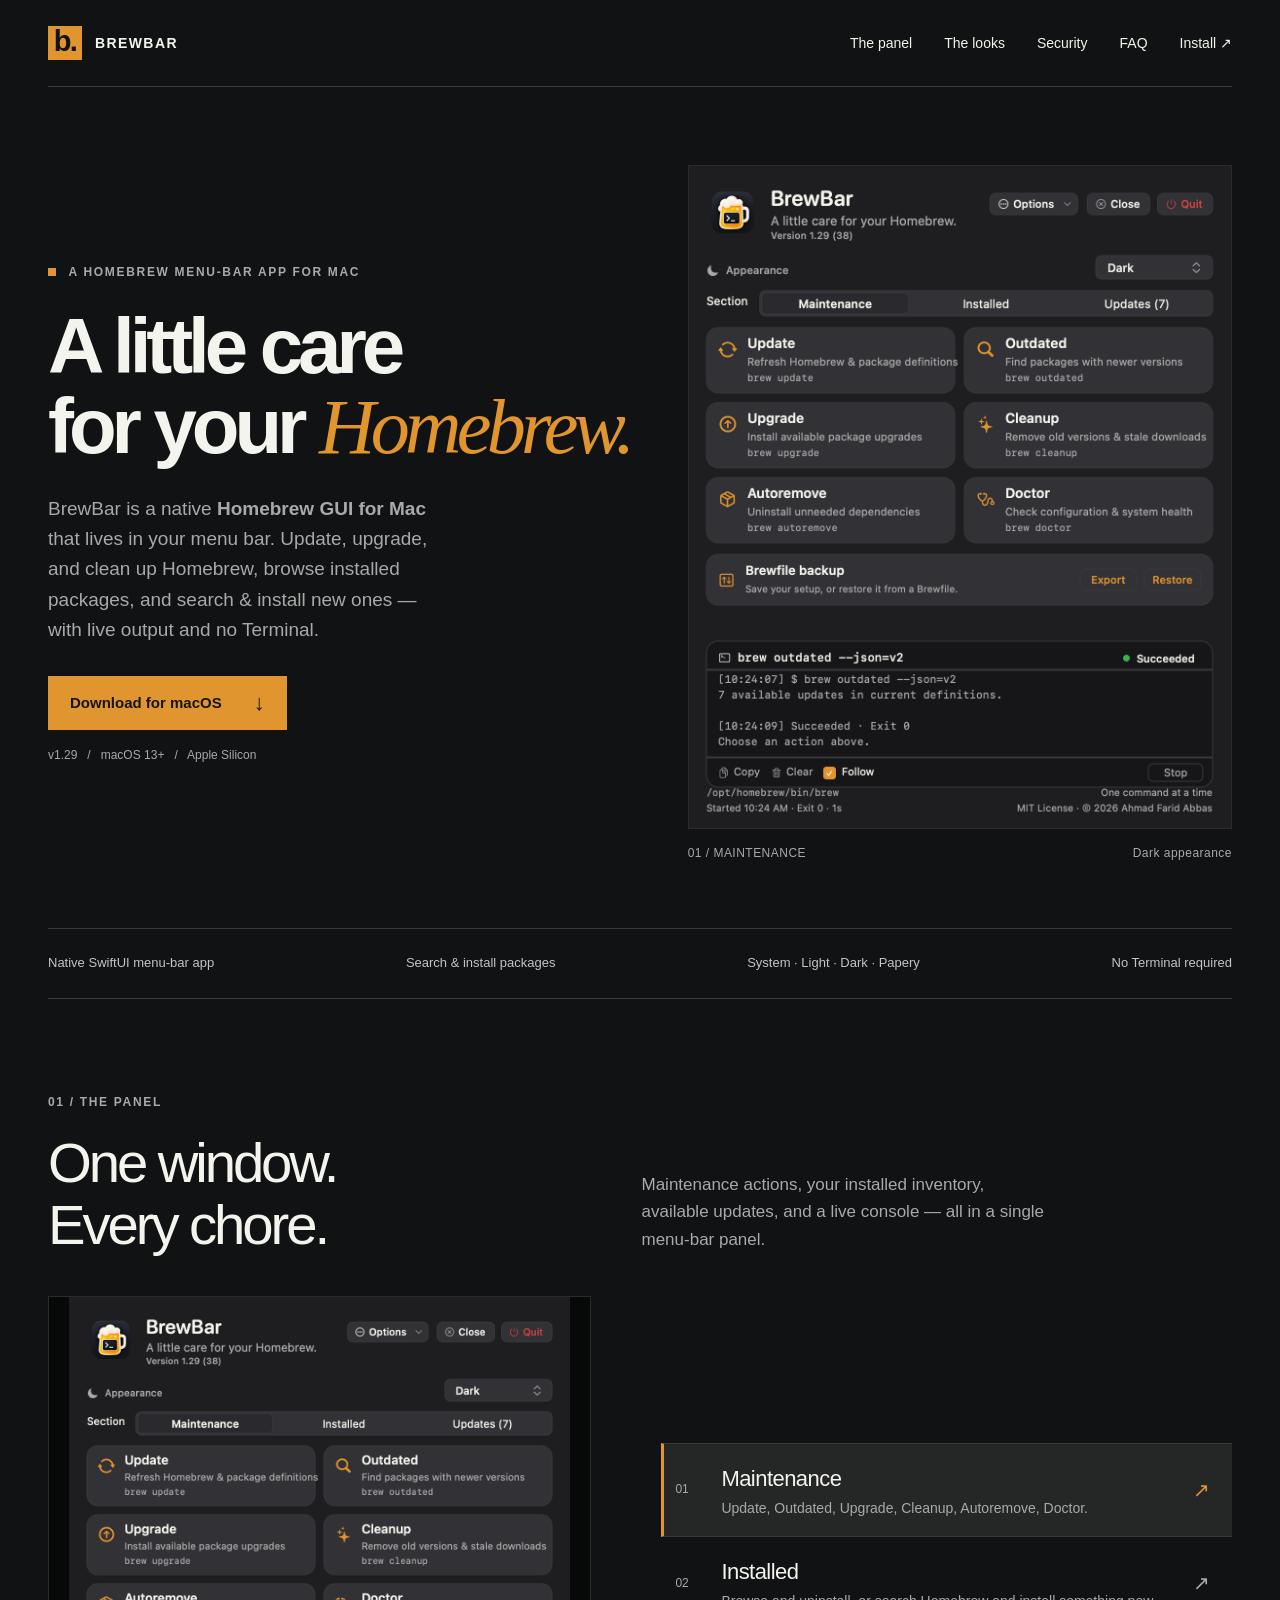
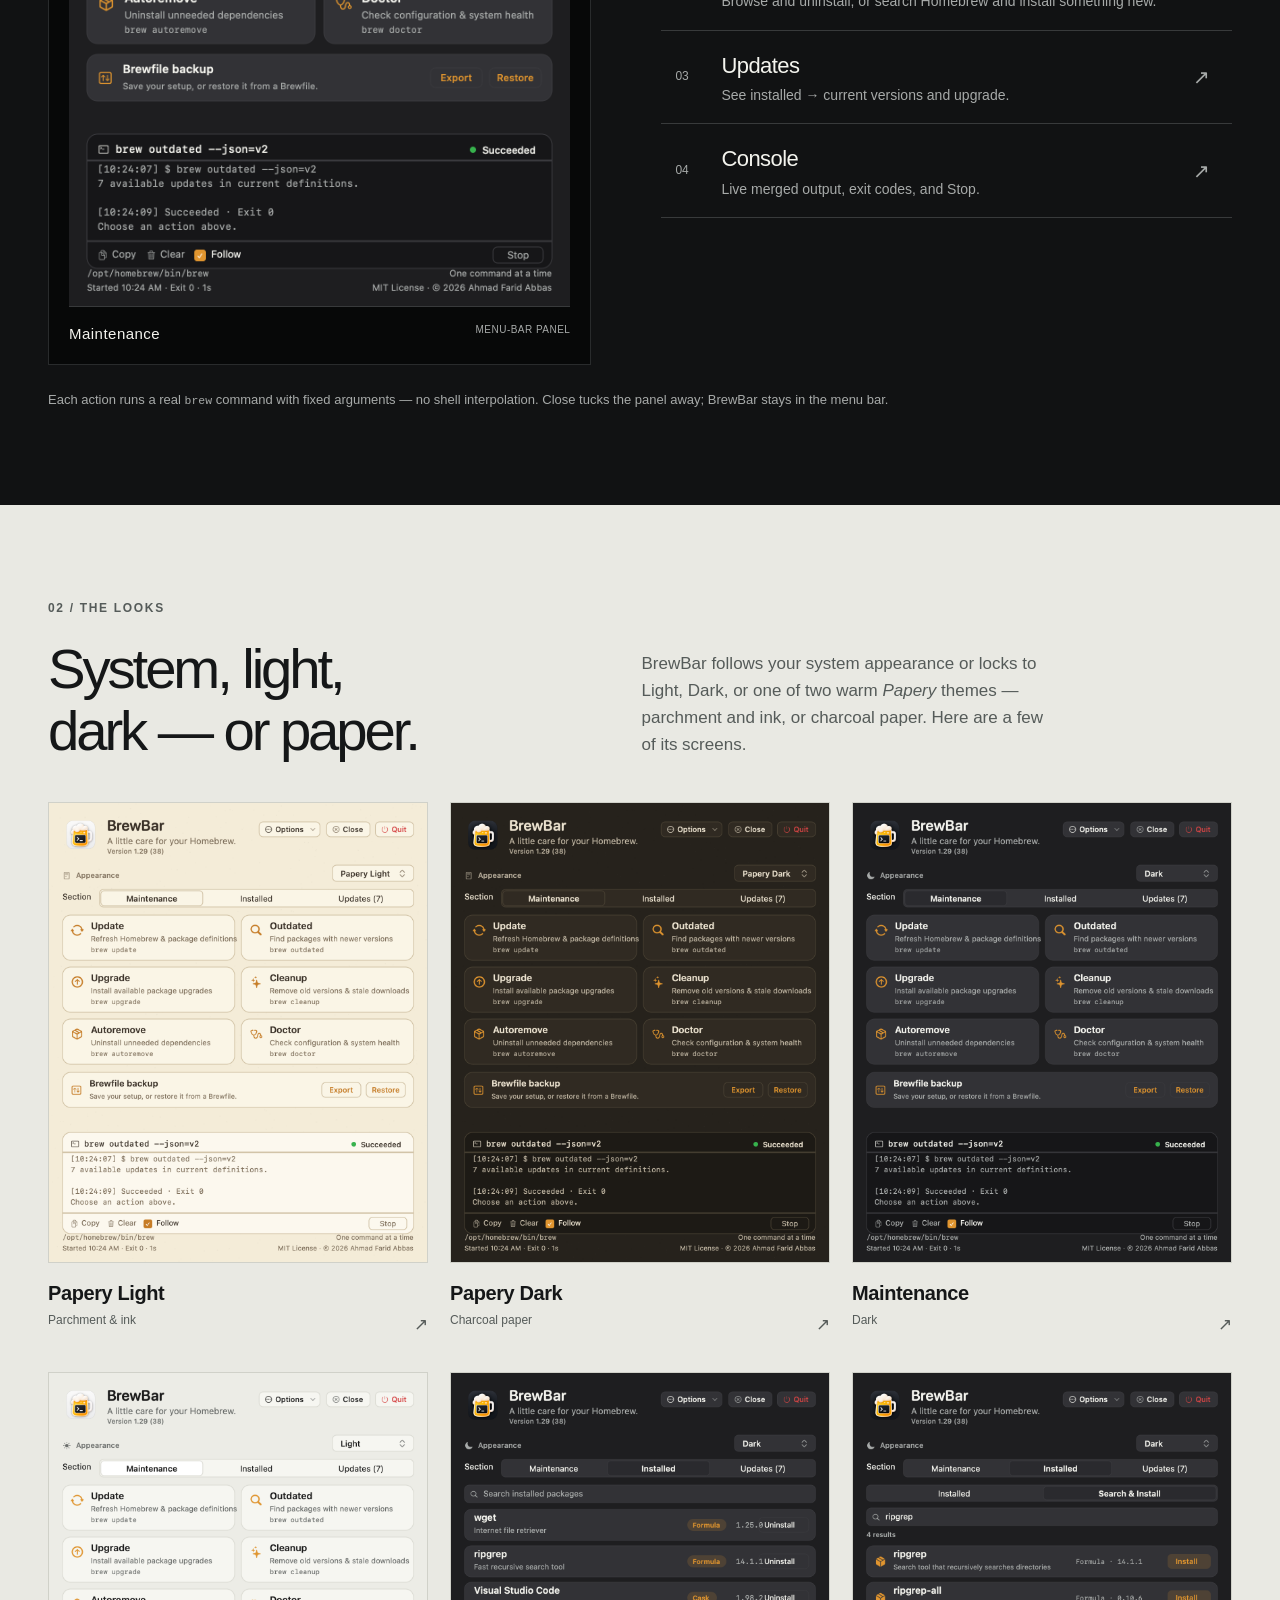
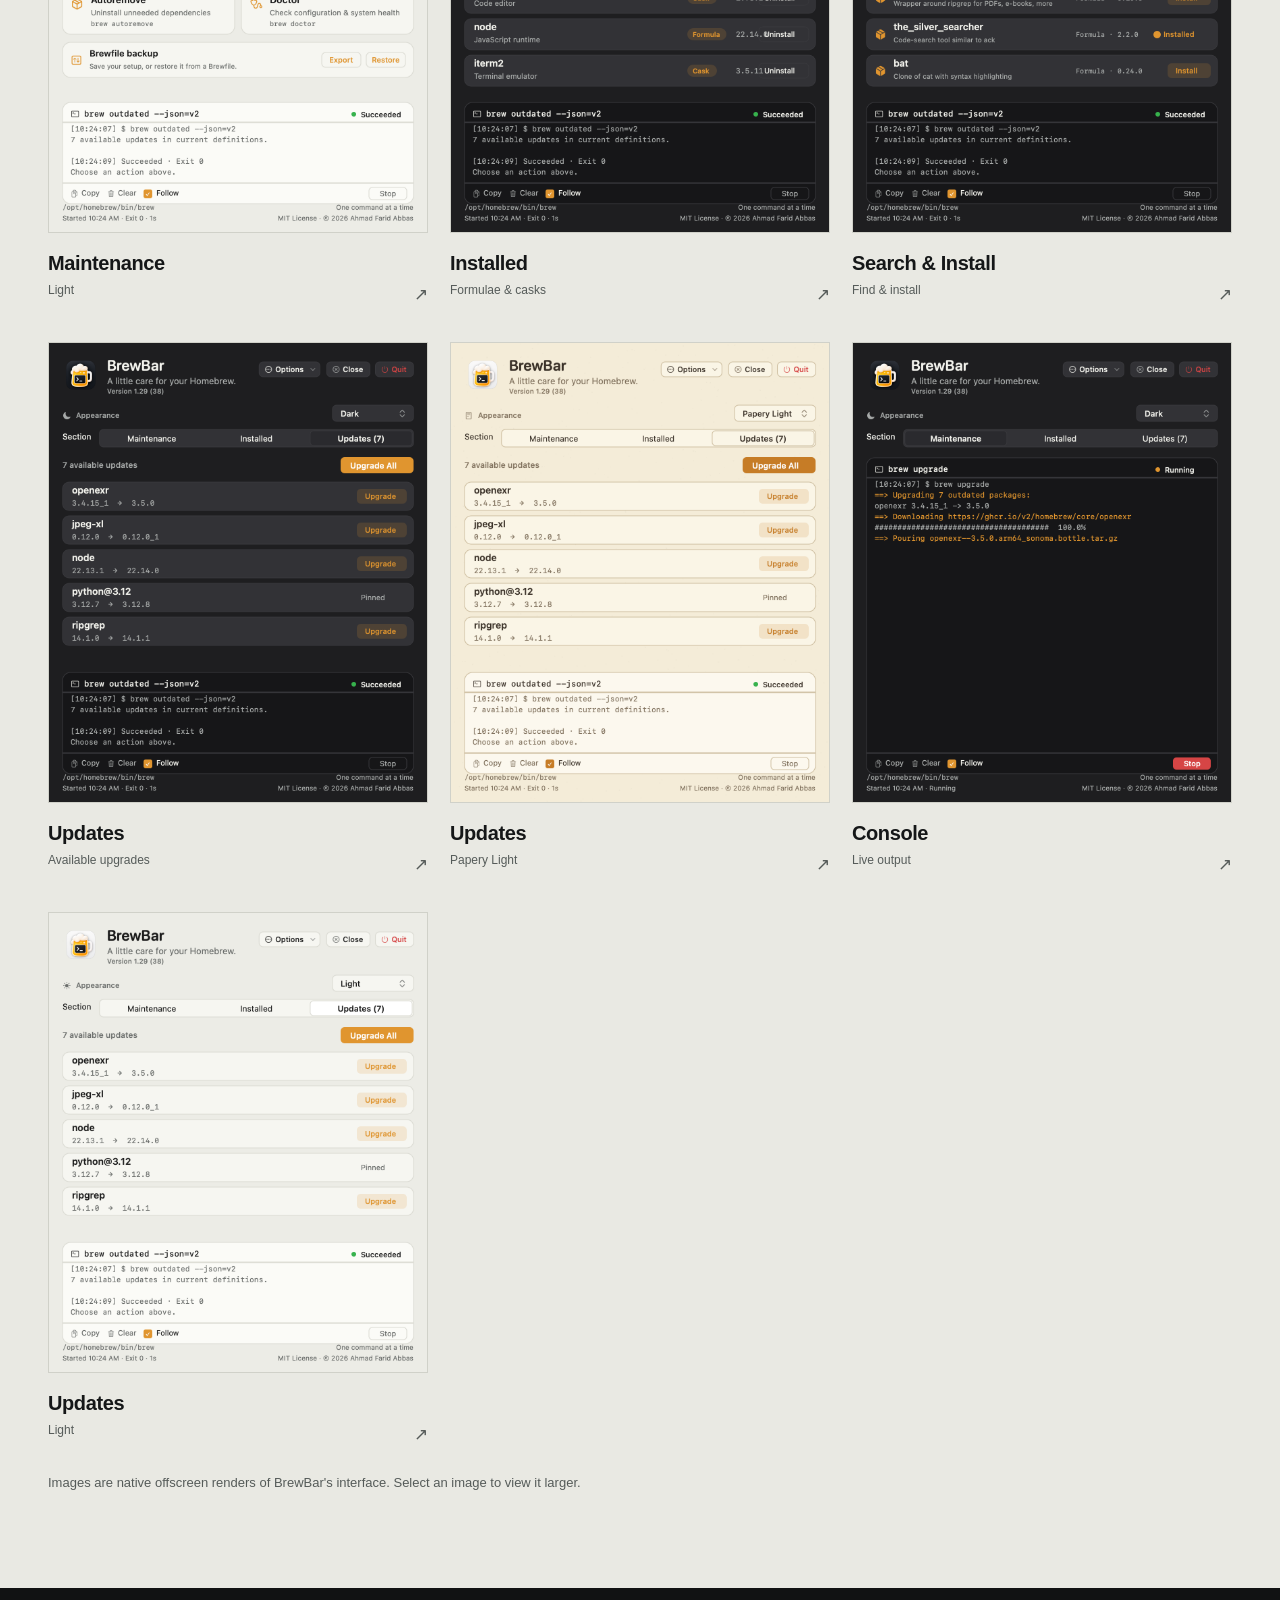
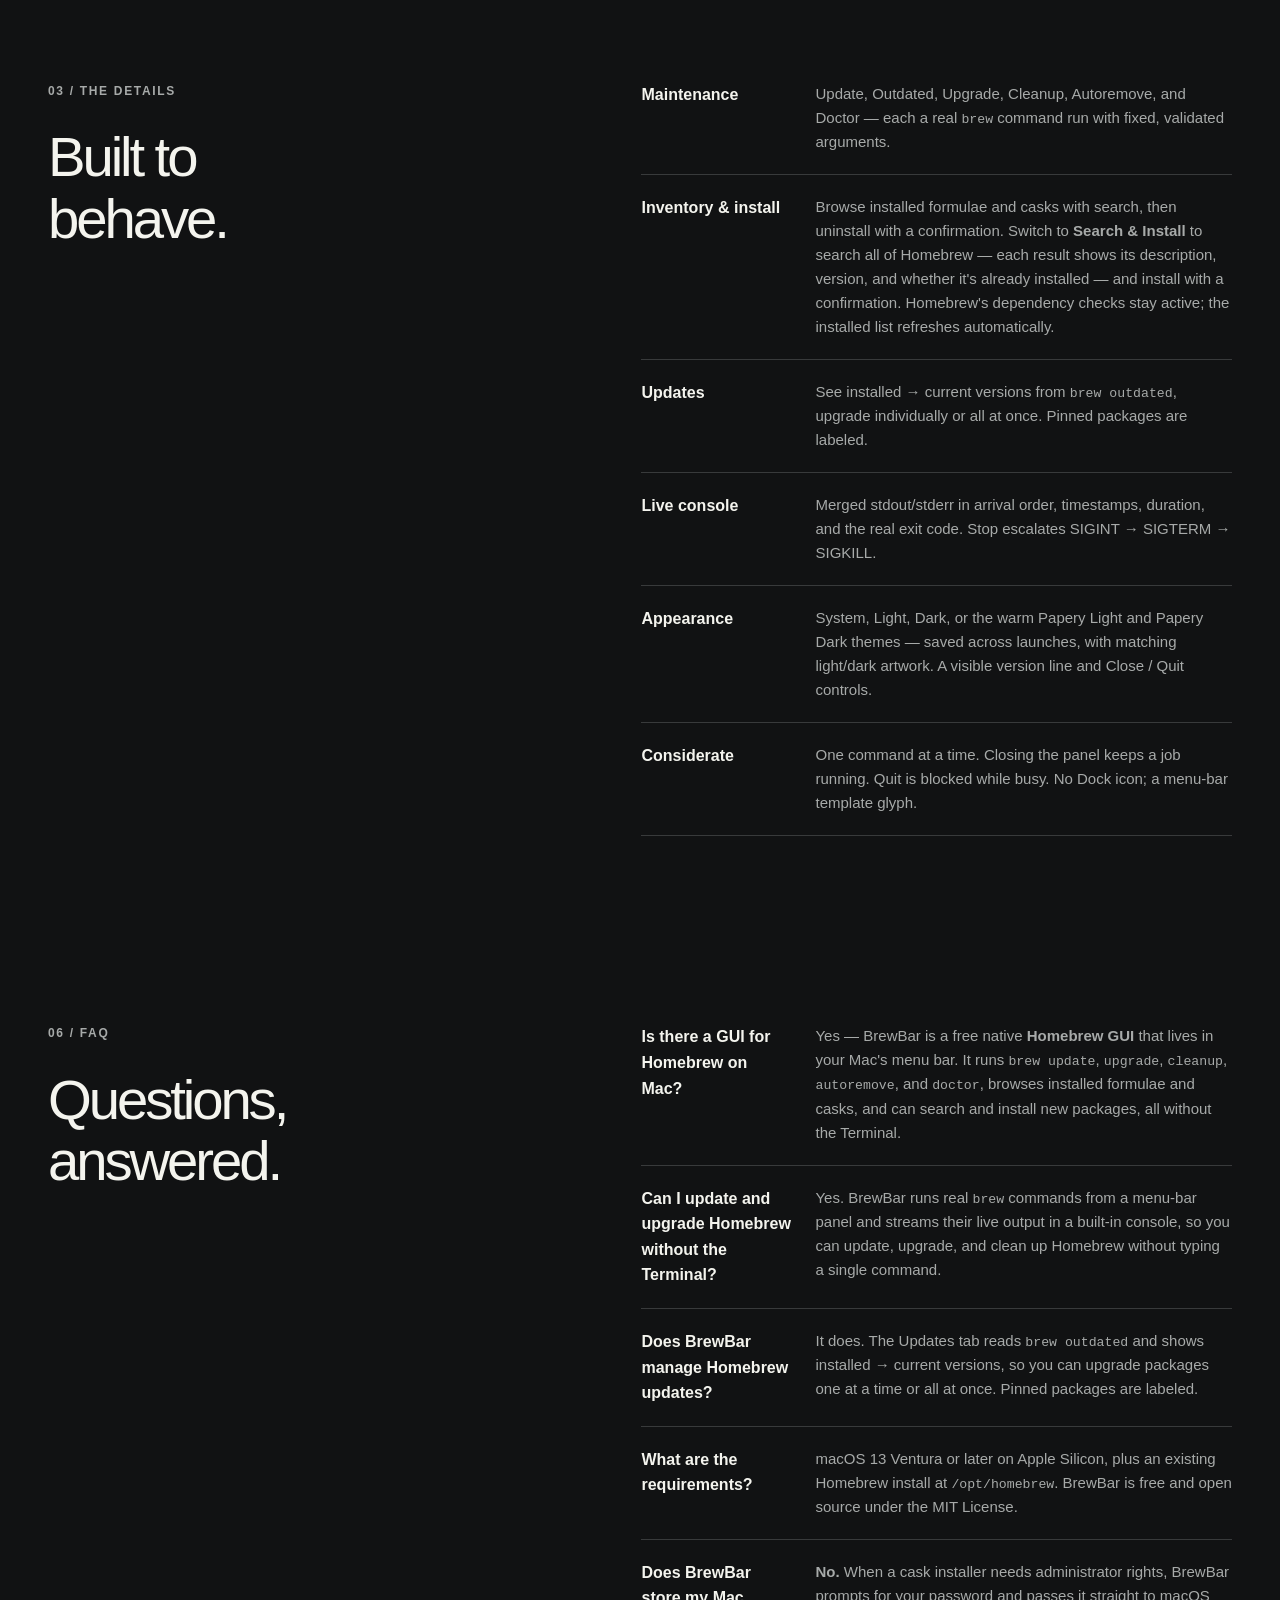
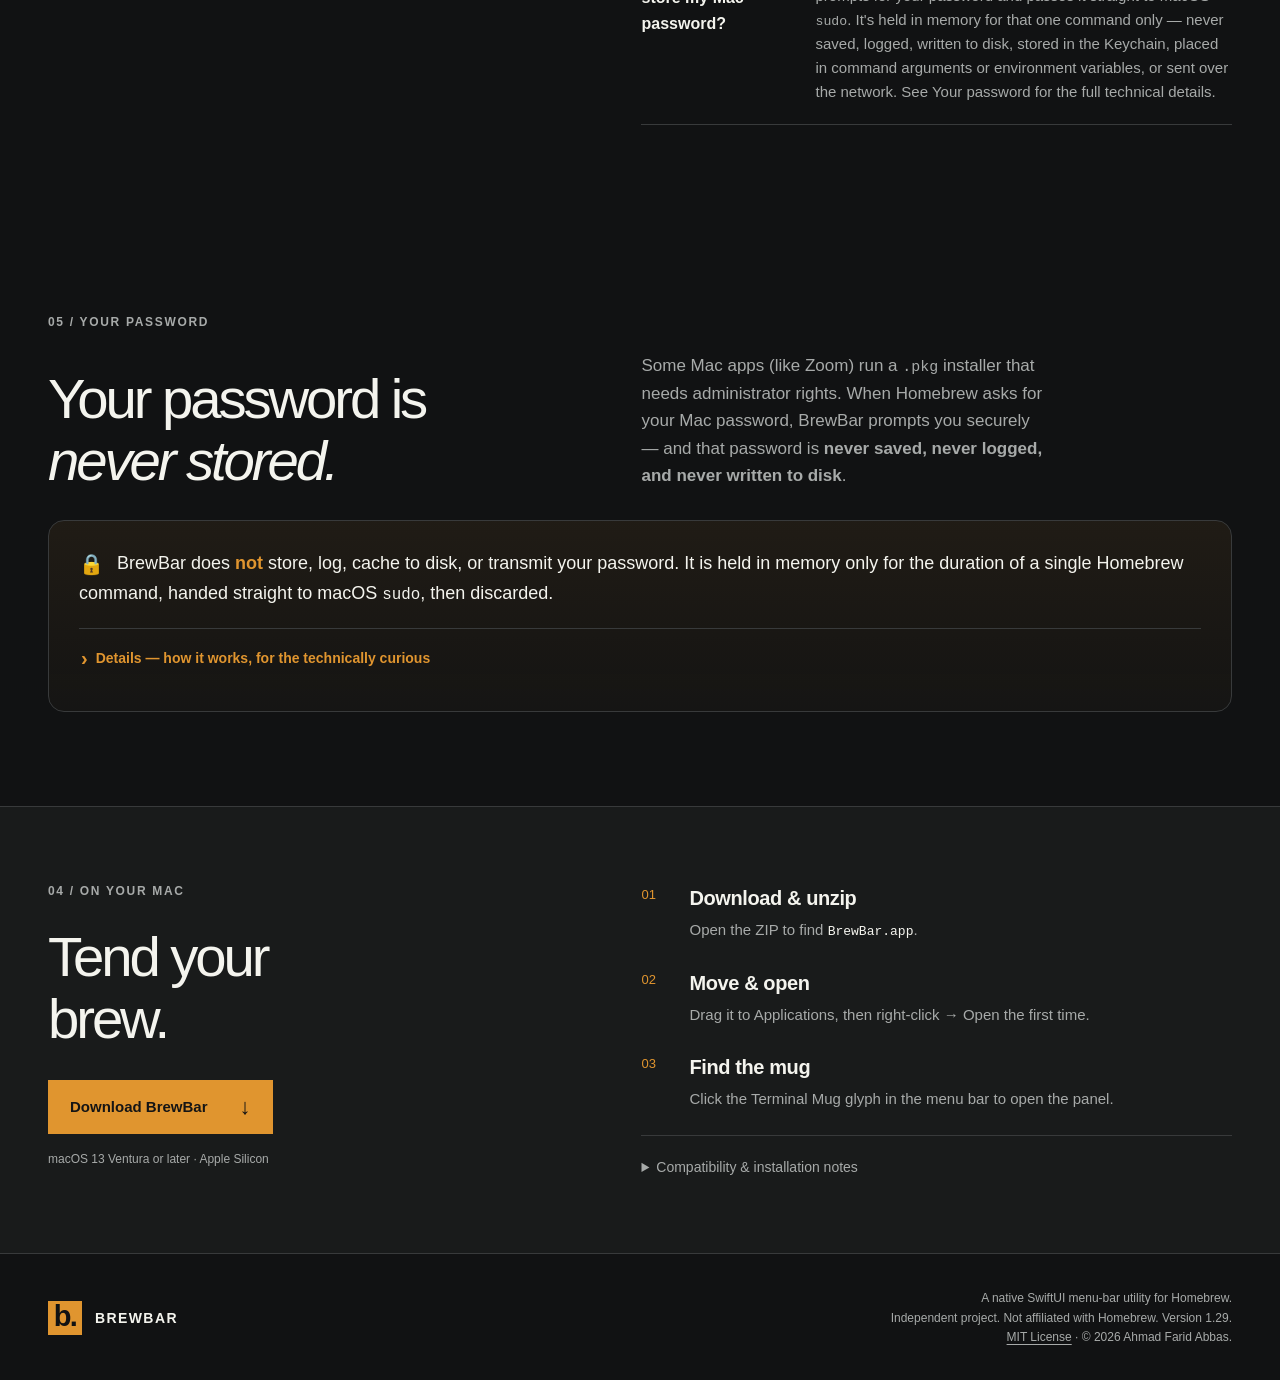
==== docs/index.html @ d45274b5 "BrewBar 1.29: secure admin-password prompt for pkg casks (never stored) Casks like zoom run a .pkg i" ====
<!doctype html>
<html lang="en">
<head>
  <meta charset="utf-8">
  <meta name="viewport" content="width=device-width, initial-scale=1">

  <!-- Google Analytics (GA4) -->
  <script async src="https://www.googletagmanager.com/gtag/js?id=G-ZCH2RGN8D1"></script>
  <script>
    window.dataLayer = window.dataLayer || [];
    function gtag(){dataLayer.push(arguments);}
    gtag('js', new Date());
    gtag('config', 'G-ZCH2RGN8D1');
  </script>
  <title>BrewBar — Homebrew GUI &amp; Menu-Bar Manager for Mac</title>
  <meta name="description" content="BrewBar is a free Homebrew GUI for Mac: a native SwiftUI menu-bar app to update, upgrade, and clean up Homebrew, browse installed packages, and search &amp; install new ones — with a live console and no Terminal.">
  <meta name="keywords" content="Homebrew GUI, Homebrew GUI Mac, Homebrew menu bar app, Homebrew manager, manage Homebrew updates, brew upgrade GUI, Homebrew without Terminal, brew cleanup app, macOS package manager GUI, Homebrew app">
  <meta name="author" content="Ahmad Farid Abbas">
  <meta name="robots" content="index, follow, max-image-preview:large">
  <meta name="google-site-verification" content="8rJFEDn6W0D3U7cciCwkIWqi8UVI8Bhf46JrbnhMLbw">
  <meta name="theme-color" content="#111213">
  <link rel="canonical" href="https://ahmadfaridabbas.github.io/brewbar/">

  <!-- Open Graph -->
  <meta property="og:type" content="website">
  <meta property="og:site_name" content="BrewBar">
  <meta property="og:title" content="BrewBar — Homebrew GUI &amp; Menu-Bar Manager for Mac">
  <meta property="og:description" content="A native SwiftUI menu-bar app to run Homebrew maintenance, browse installed packages, and manage updates on your Mac — no Terminal required.">
  <meta property="og:url" content="https://ahmadfaridabbas.github.io/brewbar/">
  <meta property="og:image" content="https://ahmadfaridabbas.github.io/brewbar/assets/og-image.png">
  <meta property="og:image:width" content="1200">
  <meta property="og:image:height" content="630">
  <meta property="og:image:alt" content="BrewBar, a Homebrew menu-bar app for Mac, shown in dark mode">
  <meta property="og:locale" content="en_US">

  <!-- Twitter Card -->
  <meta name="twitter:card" content="summary_large_image">
  <meta name="twitter:title" content="BrewBar — Homebrew GUI &amp; Menu-Bar Manager for Mac">
  <meta name="twitter:description" content="Update, upgrade, and clean up Homebrew from the menu bar. Browse installed packages and manage updates — no Terminal required.">
  <meta name="twitter:image" content="https://ahmadfaridabbas.github.io/brewbar/assets/og-image.png">

  <link rel="icon" type="image/png" sizes="32x32" href="assets/favicon-32.png">
  <link rel="icon" type="image/png" sizes="16x16" href="assets/favicon-16.png">
  <link rel="apple-touch-icon" sizes="180x180" href="assets/apple-touch-icon.png">
  <link rel="stylesheet" href="styles.css">
  <script src="script.js" defer></script>

  <script type="application/ld+json">
  {
    "@context": "https://schema.org",
    "@type": "SoftwareApplication",
    "name": "BrewBar",
    "operatingSystem": "macOS 13.0 or later",
    "applicationCategory": "DeveloperApplication",
    "applicationSubCategory": "Package Manager GUI",
    "description": "A native SwiftUI menu-bar app for Homebrew on macOS. Run maintenance, browse installed packages, search & install formulae and casks, and manage updates from the menu bar with a live command console — no Terminal required.",
    "url": "https://ahmadfaridabbas.github.io/brewbar/",
    "downloadUrl": "https://github.com/ahmadfaridabbas/brewbar/releases/latest",
    "softwareVersion": "1.29",
    "image": "https://ahmadfaridabbas.github.io/brewbar/assets/og-image.png",
    "screenshot": "https://ahmadfaridabbas.github.io/brewbar/assets/hero.png",
    "license": "https://github.com/ahmadfaridabbas/brewbar/blob/main/LICENSE",
    "processorRequirements": "Apple Silicon",
    "author": {
      "@type": "Person",
      "name": "Ahmad Farid Abbas"
    },
    "offers": {
      "@type": "Offer",
      "price": "0",
      "priceCurrency": "USD"
    }
  }
  </script>

  <script type="application/ld+json">
  {
    "@context": "https://schema.org",
    "@type": "FAQPage",
    "mainEntity": [
      {
        "@type": "Question",
        "name": "Is there a GUI for Homebrew on Mac?",
        "acceptedAnswer": {
          "@type": "Answer",
          "text": "Yes. BrewBar is a free native menu-bar GUI for Homebrew on macOS. It lets you run brew update, upgrade, cleanup, autoremove, and doctor, browse installed formulae and casks, search and install new packages, and manage updates — all without opening the Terminal."
        }
      },
      {
        "@type": "Question",
        "name": "Can I update and upgrade Homebrew without the Terminal?",
        "acceptedAnswer": {
          "@type": "Answer",
          "text": "Yes. BrewBar runs real brew commands from a menu-bar panel and streams their live output in a built-in console, so you can update, upgrade, and clean up Homebrew without typing commands in the Terminal."
        }
      },
      {
        "@type": "Question",
        "name": "What are the requirements for BrewBar?",
        "acceptedAnswer": {
          "@type": "Answer",
          "text": "BrewBar requires macOS 13 Ventura or later on Apple Silicon, and an existing Homebrew installation at /opt/homebrew."
        }
      },
      {
        "@type": "Question",
        "name": "Does BrewBar store my Mac password?",
        "acceptedAnswer": {
          "@type": "Answer",
          "text": "No. When a cask installer needs administrator rights, BrewBar prompts for your Mac password and passes it straight to macOS sudo. The password is held in memory only for that single command and is never saved, logged, written to disk, stored in the Keychain, placed in command arguments or environment variables, or sent over the network."
        }
      }
    ]
  }
  </script>
</head>
<body>
<a class="skip" href="#main">Skip to content</a>
<header class="nav wrap">
  <a class="brand" href="#" aria-label="BrewBar home"><span class="brand-mark" aria-hidden="true">b.</span> BREWBAR</a>
  <nav aria-label="Main navigation"><a href="#views">The panel</a><a href="#gallery">The looks</a><a href="#security">Security</a><a href="#faq">FAQ</a><a href="#install">Install <span aria-hidden="true">↗</span></a></nav>
</header>
<main id="main">
  <section class="hero wrap" aria-labelledby="hero-title">
    <div class="hero-copy"><p class="eyebrow"><span class="square" aria-hidden="true"></span> A HOMEBREW MENU-BAR APP FOR MAC</p><h1 id="hero-title">A little care<br>for your <em>Homebrew.</em></h1><p class="intro">BrewBar is a native <strong>Homebrew GUI for Mac</strong> that lives in your menu bar. Update, upgrade, and clean up Homebrew, browse installed packages, and search &amp; install new ones — with live output and no Terminal.</p><a class="button" href="downloads/BrewBar-1.29.zip" download data-track="download" data-location="hero">Download for macOS <span aria-hidden="true">↓</span></a><p class="requirements">v1.29 &nbsp; / &nbsp; macOS 13+ &nbsp; / &nbsp; Apple Silicon</p></div>
    <figure class="hero-figure"><img src="assets/hero.png" width="560" height="680" alt="BrewBar dashboard in dark mode showing the maintenance actions grid and command console"><figcaption><span>01 / MAINTENANCE</span><span>Dark appearance</span></figcaption></figure>
  </section>
  <div class="feature-strip wrap"><span>Native SwiftUI menu-bar app</span><span>Search &amp; install packages</span><span>System · Light · Dark · Papery</span><span>No Terminal required</span></div>

  <section id="views" class="section wrap" aria-labelledby="views-title">
    <div class="section-heading"><p class="eyebrow">01 / THE PANEL</p><h2 id="views-title">One window.<br>Every chore.</h2><p>Maintenance actions, your installed inventory, available updates, and a live console — all in a single menu-bar panel.</p></div>
    <div class="hands-layout">
      <figure class="style-preview"><img id="view-image" src="assets/view-maintenance.png" width="560" height="680" alt="BrewBar Maintenance tab with the two-column action grid"><figcaption><span id="view-name">Maintenance</span><span>MENU-BAR PANEL</span></figcaption></figure>
      <div class="style-list" aria-label="Preview a panel view">
        <button type="button" data-view="maintenance" aria-pressed="true"><span class="style-number">01</span><span><strong>Maintenance</strong><small>Update, Outdated, Upgrade, Cleanup, Autoremove, Doctor.</small></span><span class="style-symbol" aria-hidden="true">↗</span></button>
        <button type="button" data-view="installed" aria-pressed="false"><span class="style-number">02</span><span><strong>Installed</strong><small>Browse and uninstall, or search Homebrew and install something new.</small></span><span class="style-symbol" aria-hidden="true">↗</span></button>
        <button type="button" data-view="updates" aria-pressed="false"><span class="style-number">03</span><span><strong>Updates</strong><small>See installed → current versions and upgrade.</small></span><span class="style-symbol" aria-hidden="true">↗</span></button>
        <button type="button" data-view="console" aria-pressed="false"><span class="style-number">04</span><span><strong>Console</strong><small>Live merged output, exit codes, and Stop.</small></span><span class="style-symbol" aria-hidden="true">↗</span></button>
      </div>
    </div>
    <p class="section-note">Each action runs a real <code>brew</code> command with fixed arguments — no shell interpolation. Close tucks the panel away; BrewBar stays in the menu bar.</p>
    <noscript><p>View each screen: <a href="assets/view-maintenance.png">Maintenance</a>, <a href="assets/view-installed.png">Installed</a>, <a href="assets/view-updates.png">Updates</a>, <a href="assets/view-console.png">Console</a>.</p></noscript>
  </section>

  <section id="gallery" class="section gallery-section" aria-labelledby="gallery-title"><div class="wrap">
    <div class="section-heading"><p class="eyebrow">02 / THE LOOKS</p><h2 id="gallery-title">System, light,<br>dark — or paper.</h2><p>BrewBar follows your system appearance or locks to Light, Dark, or one of two warm <em>Papery</em> themes — parchment and ink, or charcoal paper. Here are a few of its screens.</p></div>
    <div class="gallery">
      <a class="shot" href="assets/papery-light.png" data-caption="Maintenance · Papery Light"><img loading="lazy" src="assets/papery-light.png" width="560" height="680" alt="BrewBar maintenance actions in the Papery Light theme, a warm parchment look with ink text"><span><strong>Papery Light</strong><small>Parchment &amp; ink <b aria-hidden="true">↗</b></small></span></a>
      <a class="shot" href="assets/papery-dark.png" data-caption="Maintenance · Papery Dark"><img loading="lazy" src="assets/papery-dark.png" width="560" height="680" alt="BrewBar maintenance actions in the Papery Dark theme, a warm charcoal-paper look with off-white text"><span><strong>Papery Dark</strong><small>Charcoal paper <b aria-hidden="true">↗</b></small></span></a>
      <a class="shot" href="assets/dark.png" data-caption="Maintenance · Dark appearance"><img loading="lazy" src="assets/dark.png" width="560" height="680" alt="BrewBar maintenance actions in dark mode"><span><strong>Maintenance</strong><small>Dark <b aria-hidden="true">↗</b></small></span></a>
      <a class="shot" href="assets/light.png" data-caption="Maintenance · Light appearance"><img loading="lazy" src="assets/light.png" width="560" height="680" alt="BrewBar maintenance actions in light mode"><span><strong>Maintenance</strong><small>Light <b aria-hidden="true">↗</b></small></span></a>
      <a class="shot" href="assets/installed.png" data-caption="Installed · Formulae and casks"><img loading="lazy" src="assets/installed.png" width="560" height="680" alt="BrewBar installed packages list with search and uninstall"><span><strong>Installed</strong><small>Formulae &amp; casks <b aria-hidden="true">↗</b></small></span></a>
      <a class="shot" href="assets/search.png" data-caption="Search &amp; Install · Find and install packages"><img loading="lazy" src="assets/search.png" width="560" height="680" alt="BrewBar Search and Install mode showing search results with Install buttons and an already-installed marker"><span><strong>Search &amp; Install</strong><small>Find &amp; install <b aria-hidden="true">↗</b></small></span></a>
      <a class="shot" href="assets/updates.png" data-caption="Updates · Available upgrades"><img loading="lazy" src="assets/updates.png" width="560" height="680" alt="BrewBar updates list with per-package upgrade buttons"><span><strong>Updates</strong><small>Available upgrades <b aria-hidden="true">↗</b></small></span></a>
      <a class="shot" href="assets/papery-updates.png" data-caption="Updates · Papery Light"><img loading="lazy" src="assets/papery-updates.png" width="560" height="680" alt="BrewBar updates list in the Papery Light theme"><span><strong>Updates</strong><small>Papery Light <b aria-hidden="true">↗</b></small></span></a>
      <a class="shot" href="assets/console.png" data-caption="Console · Live command output"><img loading="lazy" src="assets/console.png" width="560" height="680" alt="BrewBar console streaming live output from a running command"><span><strong>Console</strong><small>Live output <b aria-hidden="true">↗</b></small></span></a>
      <a class="shot" href="assets/updates-light.png" data-caption="Updates · Light appearance"><img loading="lazy" src="assets/updates-light.png" width="560" height="680" alt="BrewBar updates list in light mode"><span><strong>Updates</strong><small>Light <b aria-hidden="true">↗</b></small></span></a>
    </div>
    <p class="section-note">Images are native offscreen renders of BrewBar's interface. Select an image to view it larger.</p>
  </div></section>

  <section class="section wrap details" aria-labelledby="details-title"><div><p class="eyebrow">03 / THE DETAILS</p><h2 id="details-title">Built to<br>behave.</h2></div><dl><div><dt>Maintenance</dt><dd>Update, Outdated, Upgrade, Cleanup, Autoremove, and Doctor — each a real <code>brew</code> command run with fixed, validated arguments.</dd></div><div><dt>Inventory &amp; install</dt><dd>Browse installed formulae and casks with search, then uninstall with a confirmation. Switch to <strong>Search &amp; Install</strong> to search all of Homebrew — each result shows its description, version, and whether it's already installed — and install with a confirmation. Homebrew's dependency checks stay active; the installed list refreshes automatically.</dd></div><div><dt>Updates</dt><dd>See installed → current versions from <code>brew outdated</code>, upgrade individually or all at once. Pinned packages are labeled.</dd></div><div><dt>Live console</dt><dd>Merged stdout/stderr in arrival order, timestamps, duration, and the real exit code. Stop escalates SIGINT → SIGTERM → SIGKILL.</dd></div><div><dt>Appearance</dt><dd>System, Light, Dark, or the warm Papery Light and Papery Dark themes — saved across launches, with matching light/dark artwork. A visible version line and Close / Quit controls.</dd></div><div><dt>Considerate</dt><dd>One command at a time. Closing the panel keeps a job running. Quit is blocked while busy. No Dock icon; a menu-bar template glyph.</dd></div></dl></section>

  <section id="faq" class="section wrap details" aria-labelledby="faq-title"><div><p class="eyebrow">06 / FAQ</p><h2 id="faq-title">Questions,<br>answered.</h2></div><dl><div><dt>Is there a GUI for Homebrew on Mac?</dt><dd>Yes — BrewBar is a free native <strong>Homebrew GUI</strong> that lives in your Mac's menu bar. It runs <code>brew update</code>, <code>upgrade</code>, <code>cleanup</code>, <code>autoremove</code>, and <code>doctor</code>, browses installed formulae and casks, and can search and install new packages, all without the Terminal.</dd></div><div><dt>Can I update and upgrade Homebrew without the Terminal?</dt><dd>Yes. BrewBar runs real <code>brew</code> commands from a menu-bar panel and streams their live output in a built-in console, so you can update, upgrade, and clean up Homebrew without typing a single command.</dd></div><div><dt>Does BrewBar manage Homebrew updates?</dt><dd>It does. The Updates tab reads <code>brew outdated</code> and shows installed → current versions, so you can upgrade packages one at a time or all at once. Pinned packages are labeled.</dd></div><div><dt>What are the requirements?</dt><dd>macOS 13 Ventura or later on Apple Silicon, plus an existing Homebrew install at <code>/opt/homebrew</code>. BrewBar is free and open source under the MIT License.</dd></div><div><dt>Does BrewBar store my Mac password?</dt><dd><strong>No.</strong> When a cask installer needs administrator rights, BrewBar prompts for your password and passes it straight to macOS <code>sudo</code>. It's held in memory for that one command only — never saved, logged, written to disk, stored in the Keychain, placed in command arguments or environment variables, or sent over the network. See <a href="#security">Your password</a> for the full technical details.</dd></div></dl></section>

  <section id="security" class="section wrap" aria-labelledby="security-title">
    <div class="section-heading"><p class="eyebrow">05 / YOUR PASSWORD</p><h2 id="security-title">Your password is<br><em>never stored.</em></h2><p>Some Mac apps (like Zoom) run a <code>.pkg</code> installer that needs administrator rights. When Homebrew asks for your Mac password, BrewBar prompts you securely — and that password is <strong>never saved, never logged, and never written to disk</strong>.</p></div>
    <div class="security-card">
      <p class="security-headline"><span class="security-badge" aria-hidden="true">🔒</span> BrewBar does <strong>not</strong> store, log, cache to disk, or transmit your password. It is held in memory only for the duration of a single Homebrew command, handed straight to macOS <code>sudo</code>, then discarded.</p>
      <details class="security-details">
        <summary>Details — how it works, for the technically curious</summary>
        <div class="security-body">
          <p>In two lines: the password lives only in RAM for one Homebrew command — typed into a masked <code>SecureField</code> → <code>BrewModel.passwordDraft</code>, handed to <code>AskpassBroker</code>, then written to a private <code>0600</code> FIFO (named pipe) that the <code>SUDO_ASKPASS</code> helper streams to <code>sudo</code>'s standard input. It is never placed in a command's arguments, in an environment variable, on disk, in the macOS Keychain, or in the console log.</p>
          <h3>The full path your password takes</h3>
          <ul>
            <li><strong>While you type it:</strong> an in-memory string bound to a masked <code>SecureField</code>. Nothing is written anywhere yet.</li>
            <li><strong>On Submit:</strong> it is handed to a one-shot broker and the on-screen draft is cleared immediately.</li>
            <li><strong>Reaching sudo:</strong> the broker writes it to a FIFO — an in-kernel pipe buffer, not a file on disk — inside a private per-command temp directory (mode <code>0700</code>, the pipe <code>0600</code>, owned only by you). A tiny helper script (the standard macOS <code>SUDO_ASKPASS</code> mechanism) reads from that pipe and passes the password to <code>sudo</code>. For a multi-step action (e.g. uninstalling an app that removes several services), you type it <strong>once</strong> and the rest are answered from memory.</li>
            <li><strong>When it's destroyed:</strong> the draft is cleared on submit/cancel and whenever the prompt closes; the broker's in-memory copy and the temp pipe are deleted the instant the command finishes, is stopped, or the console is cleared. Nothing survives the command — let alone an app restart.</li>
          </ul>
          <h3>Where it is <em>not</em></h3>
          <ul>
            <li>Never in a command's arguments (<code>argv</code>) — <code>brew</code> and <code>sudo</code> are launched with fixed argument lists.</li>
            <li>Never in an environment variable — <code>SUDO_ASKPASS</code> holds the <em>helper's path</em>, not your password.</li>
            <li>Never in a regular file, the macOS Keychain, <code>UserDefaults</code>, or any preference.</li>
            <li>Never written to the console output, and never sent over the network.</li>
          </ul>
          <h3>Honest caveats</h3>
          <p>Swift strings aren't guaranteed to be zeroed by the runtime, so a transient copy may briefly remain in freed memory until reused — the same practical limit every GUI <code>sudo</code> front-end has. BrewBar best-effort zeroes its own byte buffer after use and holds the value only for one command. BrewBar is <a href="https://github.com/ahmadfaridabbas/brewbar">open source</a> — the entire mechanism is in <code>AskpassBroker.swift</code>, so you can read exactly what it does.</p>
        </div>
      </details>
    </div>
  </section>
  <section id="install" class="install-section"><div class="wrap install-layout"><div><p class="eyebrow">04 / ON YOUR MAC</p><h2>Tend your<br>brew.</h2><a class="button" href="downloads/BrewBar-1.29.zip" download data-track="download" data-location="install">Download BrewBar <span aria-hidden="true">↓</span></a><p class="requirements">macOS 13 Ventura or later · Apple Silicon</p></div><div><ol class="steps"><li><strong>Download &amp; unzip</strong><p>Open the ZIP to find <code>BrewBar.app</code>.</p></li><li><strong>Move &amp; open</strong><p>Drag it to Applications, then right-click → Open the first time.</p></li><li><strong>Find the mug</strong><p>Click the Terminal Mug glyph in the menu bar to open the panel.</p></li></ol><details><summary>Compatibility &amp; installation notes</summary><p>This build is ad-hoc signed and is not Apple-notarized. macOS may ask you to approve it in Privacy &amp; Security, or you can build locally from <code>src/</code> with <code>./build.sh</code>.</p><p>BrewBar needs an existing Homebrew install at <code>/opt/homebrew</code>. It reads your login environment to locate <code>brew</code> and shows the resolved path in the footer.</p><p>Optimized arm64 build and runner tests passed. Interactive UI and VoiceOver checks are recommended manually; the panel is a streaming console, not a full terminal.</p></details></div></div></section>
</main>
<footer class="wrap"><a class="brand" href="#"><span class="brand-mark" aria-hidden="true">b.</span> BREWBAR</a><p>A native SwiftUI menu-bar utility for Homebrew.<br>Independent project. Not affiliated with Homebrew. Version 1.29.<br><a href="https://github.com/ahmadfaridabbas/brewbar/blob/main/LICENSE">MIT License</a> · © 2026 Ahmad Farid Abbas.</p></footer>
<dialog id="image-dialog" aria-labelledby="image-caption"><button id="close-dialog" type="button" aria-label="Close enlarged image">Close <span aria-hidden="true">×</span></button><img id="large-image" alt=""><p id="image-caption"></p></dialog>
</body>
</html>
---- docs/styles.css ----
:root{color-scheme:dark;--bg:#111213;--panel:#18191a;--ink:#f4f4ee;--muted:#a7aaa9;--line:#383a3b;--accent:#e0952f;font-family:-apple-system,BlinkMacSystemFont,"Helvetica Neue",Arial,sans-serif;font-synthesis:none;scroll-behavior:smooth;scroll-padding-top:24px}*{box-sizing:border-box}body{margin:0;background:var(--bg);color:var(--ink);font-size:16px;line-height:1.6}a{color:inherit;text-decoration:none}button{font:inherit}button,a,summary{-webkit-tap-highlight-color:transparent}a:focus-visible,button:focus-visible,summary:focus-visible{outline:3px solid var(--accent);outline-offset:6px}a:hover{text-decoration:underline;text-underline-offset:5px}img{display:block;max-width:100%;height:auto}figure,h1,h2,p{margin:0}code{font-family:ui-monospace,SFMono-Regular,Menlo,monospace;font-size:.88em}.wrap{width:min(1320px,calc(100% - 96px));margin-inline:auto}.nav{display:flex;justify-content:space-between;align-items:center;gap:24px;padding-block:26px;border-bottom:1px solid var(--line)}.brand{display:inline-flex;align-items:center;gap:13px;font-size:14px;letter-spacing:.1em;font-weight:750}.brand-mark{display:inline-grid;place-items:center;background:var(--accent);color:var(--bg);width:34px;height:34px;font-size:29px;line-height:1;letter-spacing:-.06em;padding-bottom:4px}.nav nav{display:flex;gap:32px;font-size:14px}.hero{display:grid;grid-template-columns:1fr .92fr;gap:48px;align-items:center;padding-block:78px 65px}.eyebrow{font-size:12px;letter-spacing:.14em;font-weight:650;margin-bottom:25px;color:var(--muted)}.square{display:inline-block;width:8px;height:8px;background:var(--accent);margin-right:8px}h1{font-size:clamp(54px,6.1vw,90px);font-weight:550;letter-spacing:-.065em;line-height:1.02}h1 em{font-family:Georgia,serif;font-weight:400;color:var(--accent);letter-spacing:-.06em}.intro{font-size:19px;max-width:400px;color:var(--muted);line-height:1.6;margin-block:27px 30px}.button{display:inline-flex;align-items:center;justify-content:space-between;gap:32px;padding:15px 22px;background:var(--accent);color:#151515;font-size:15px;font-weight:750;transition:background .2s}.button:hover{background:#eaa94d;text-decoration:none}.button span{font-size:22px;line-height:1}.requirements{font-size:12px;color:var(--muted);margin-top:16px}.hero-figure{align-self:stretch;display:flex;flex-direction:column;justify-content:center}.hero-figure img{aspect-ratio:.82;object-fit:cover;object-position:top;border:1px solid #292b2c;background:#1e1e20}.hero-figure figcaption,.style-preview figcaption{display:flex;justify-content:space-between;gap:16px;font-size:12px;letter-spacing:.04em;color:var(--muted);padding-top:15px}.feature-strip{display:flex;flex-wrap:wrap;justify-content:space-between;gap:14px 28px;padding-block:24px;border-block:1px solid var(--line);font-size:13px;color:#c2c5c3}.section{padding-block:94px}.section-heading{display:grid;grid-template-columns:1fr 1.15fr;gap:0 80px;align-items:end;margin-bottom:40px}.section-heading .eyebrow{grid-column:1/-1;margin-bottom:20px}h2{font-size:clamp(38px,4.4vw,60px);font-weight:500;letter-spacing:-.055em;line-height:1.1}.section-heading>p:last-child{max-width:410px;color:var(--muted);font-size:17px;padding-bottom:3px}.hands-layout{display:grid;grid-template-columns:1fr 1.05fr;gap:70px;align-items:center}.style-preview{background:#070808;padding:0 20px 18px;border:1px solid #292b2c}.style-preview img{width:100%;background:#1e1e20}.style-preview figcaption{border-top:1px solid var(--line)}.style-preview figcaption span:first-child{color:var(--ink);font-size:15px}.style-preview figcaption span:last-child{font-size:10px}.style-list button{width:100%;display:grid;grid-template-columns:34px 1fr 25px;gap:12px;text-align:left;background:none;border:0;border-bottom:1px solid var(--line);padding:17px 14px;color:var(--ink);cursor:pointer;align-items:center}.style-list button:first-child{border-top:1px solid var(--line)}.style-list button:hover{background:#242525}.style-list button[aria-pressed=true]{background:#252727;border-left:3px solid var(--accent);padding-left:11px}.style-number{font-size:12px;color:var(--muted)}.style-list strong{font-size:22px;font-weight:500;letter-spacing:-.025em}.style-list small{display:block;font-size:14px;color:var(--muted);margin-top:1px}.style-symbol{font-size:20px;color:var(--muted)}[aria-pressed=true] .style-symbol{color:var(--accent)}.section-note{font-size:13px;color:var(--muted);margin-top:25px}.gallery-section{background:#e9e9e3;color:#151718;--muted:#555b59}.gallery{display:grid;grid-template-columns:repeat(3,1fr);gap:34px 22px}.shot{display:block}.shot img{width:100%;border:1px solid #d0d1c9;background:#fff;transition:filter .2s}.shot:hover{text-decoration:none}.shot:hover img{filter:brightness(1.04)}.shot>span{display:block;margin-top:14px}.shot strong{font-size:20px;font-weight:550;letter-spacing:-.02em}.shot small{display:block;color:#555b59;font-size:12px;margin-top:2px}.shot b{float:right;font-size:17px;font-weight:400}.details{display:grid;grid-template-columns:1fr 1.15fr;gap:80px}.details dl{margin:0}.details dl>div{padding:20px 0;border-bottom:1px solid var(--line);display:grid;grid-template-columns:150px 1fr;gap:24px}.details dl>div:first-child{padding-top:0}.details dt{font-size:16px;font-weight:600}.details dd{margin:0;color:var(--muted);font-size:15px}.install-section{border-block:1px solid var(--line);background:#191b1b;padding-block:75px}.install-layout{display:grid;grid-template-columns:1fr 1.15fr;gap:80px}.install-layout h2{margin-bottom:30px}.steps{list-style:none;counter-reset:steps;padding:0;margin:0}.steps li{counter-increment:steps;padding:0 0 24px 48px;position:relative}.steps li:before{content:"0" counter(steps);position:absolute;left:0;top:3px;color:var(--accent);font-size:13px}.steps strong{font-size:20px;font-weight:550;letter-spacing:-.02em}.steps p{color:var(--muted);font-size:15px;margin-top:4px}.steps code{font-size:13px;color:var(--ink)}details{border-top:1px solid var(--line);padding-top:20px;font-size:14px}summary{cursor:pointer;color:var(--muted)}details p{margin-top:12px;color:var(--muted)}footer{display:flex;justify-content:space-between;gap:30px;align-items:center;padding-block:35px}footer p{font-size:12px;color:var(--muted);text-align:right}footer p a{text-decoration:underline;text-underline-offset:3px}dialog{max-width:min(720px,94vw);max-height:95dvh;border:1px solid var(--line);background:var(--bg);color:var(--ink);padding:16px}dialog::backdrop{background:#000d}dialog img{max-height:78dvh;width:auto;margin:auto;background:#1e1e20}dialog p{padding-top:12px;font-size:15px}dialog button{display:block;margin-left:auto;margin-bottom:12px;background:transparent;border:1px solid var(--line);color:var(--ink);padding:7px 15px;cursor:pointer}.skip{position:fixed;top:-100px;left:20px;z-index:5;background:var(--accent);color:#111;padding:10px}.skip:focus{top:10px}

#security .section-heading{margin-bottom:28px}
.security-card{border:1px solid var(--line);border-radius:16px;background:linear-gradient(180deg,rgba(224,149,47,.07),rgba(224,149,47,.02));padding:28px 30px}
.security-headline{margin:0;font-size:18px;line-height:1.55;color:var(--ink)}
.security-headline strong{color:var(--accent)}
.security-badge{display:inline-block;margin-right:8px;font-size:20px;vertical-align:-2px}
.security-details{margin-top:20px;border-top:1px solid var(--line);padding-top:4px}
.security-details>summary{cursor:pointer;list-style:none;padding:14px 2px;font-weight:600;color:var(--accent);display:flex;align-items:center;gap:8px}
.security-details>summary::-webkit-details-marker{display:none}
.security-details>summary::before{content:"›";display:inline-block;transition:transform .2s;font-size:20px;line-height:1}
.security-details[open]>summary::before{transform:rotate(90deg)}
.security-body{padding:4px 2px 8px;color:var(--muted);font-size:15px;line-height:1.65}
.security-body h3{color:var(--ink);font-size:14px;letter-spacing:.04em;text-transform:uppercase;margin:22px 0 8px}
.security-body ul{margin:0;padding-left:20px}
.security-body li{margin-bottom:8px}
.security-body code{background:var(--panel);border:1px solid var(--line);border-radius:5px;padding:1px 5px;font-size:13px}
.security-body a{color:var(--accent);text-decoration:underline;text-underline-offset:2px}
.security-body strong{color:var(--ink)}
@media(min-width:1500px){.hero{padding-block:100px}}
@media(max-width:1000px){.wrap{width:calc(100% - 48px)}.hero{gap:32px;padding-block:50px}.hands-layout,.details,.install-layout{gap:40px}.section-heading{gap:0 40px}.style-list button{padding-block:12px}.style-list strong{font-size:20px}.gallery{grid-template-columns:repeat(2,1fr)}.details dl>div{grid-template-columns:1fr;gap:8px}}
@media(max-width:680px){.wrap{width:calc(100% - 36px)}.nav{align-items:flex-start;gap:18px;flex-direction:column;padding-block:20px}.nav nav{width:100%;justify-content:space-between;gap:12px}.brand{font-size:13px}.hero{grid-template-columns:1fr;padding-block:42px 30px;gap:32px}h1{font-size:60px}.hero-figure img{aspect-ratio:1}.intro{font-size:18px}.feature-strip{display:grid;grid-template-columns:1fr 1fr;font-size:12px;gap:15px}.section{padding-block:60px}.section-heading{grid-template-columns:1fr;gap:20px;margin-bottom:28px}.section-heading .eyebrow{margin:0}.section-heading>p:last-child{font-size:16px}.hands-layout,.details,.install-layout{grid-template-columns:1fr;gap:32px}.style-preview{max-width:480px;width:100%;margin:auto}.style-list button{padding-block:15px}.gallery{gap:26px 14px}.shot strong{font-size:18px}.shot small{font-size:12px}.shot b{display:none}.details dl>div{grid-template-columns:1fr;gap:6px}.install-section{padding-block:55px}footer{align-items:flex-start;flex-direction:column;gap:20px}footer p{text-align:left}.eyebrow{font-size:11px}.requirements{font-size:11px}.button{max-width:100%;font-size:14px}.section-note{font-size:12px}}
@media(max-width:380px){h1{font-size:50px}.gallery{grid-template-columns:1fr}.feature-strip{grid-template-columns:1fr}}
@media(prefers-reduced-motion:reduce){:root{scroll-behavior:auto}*{transition:none!important}}
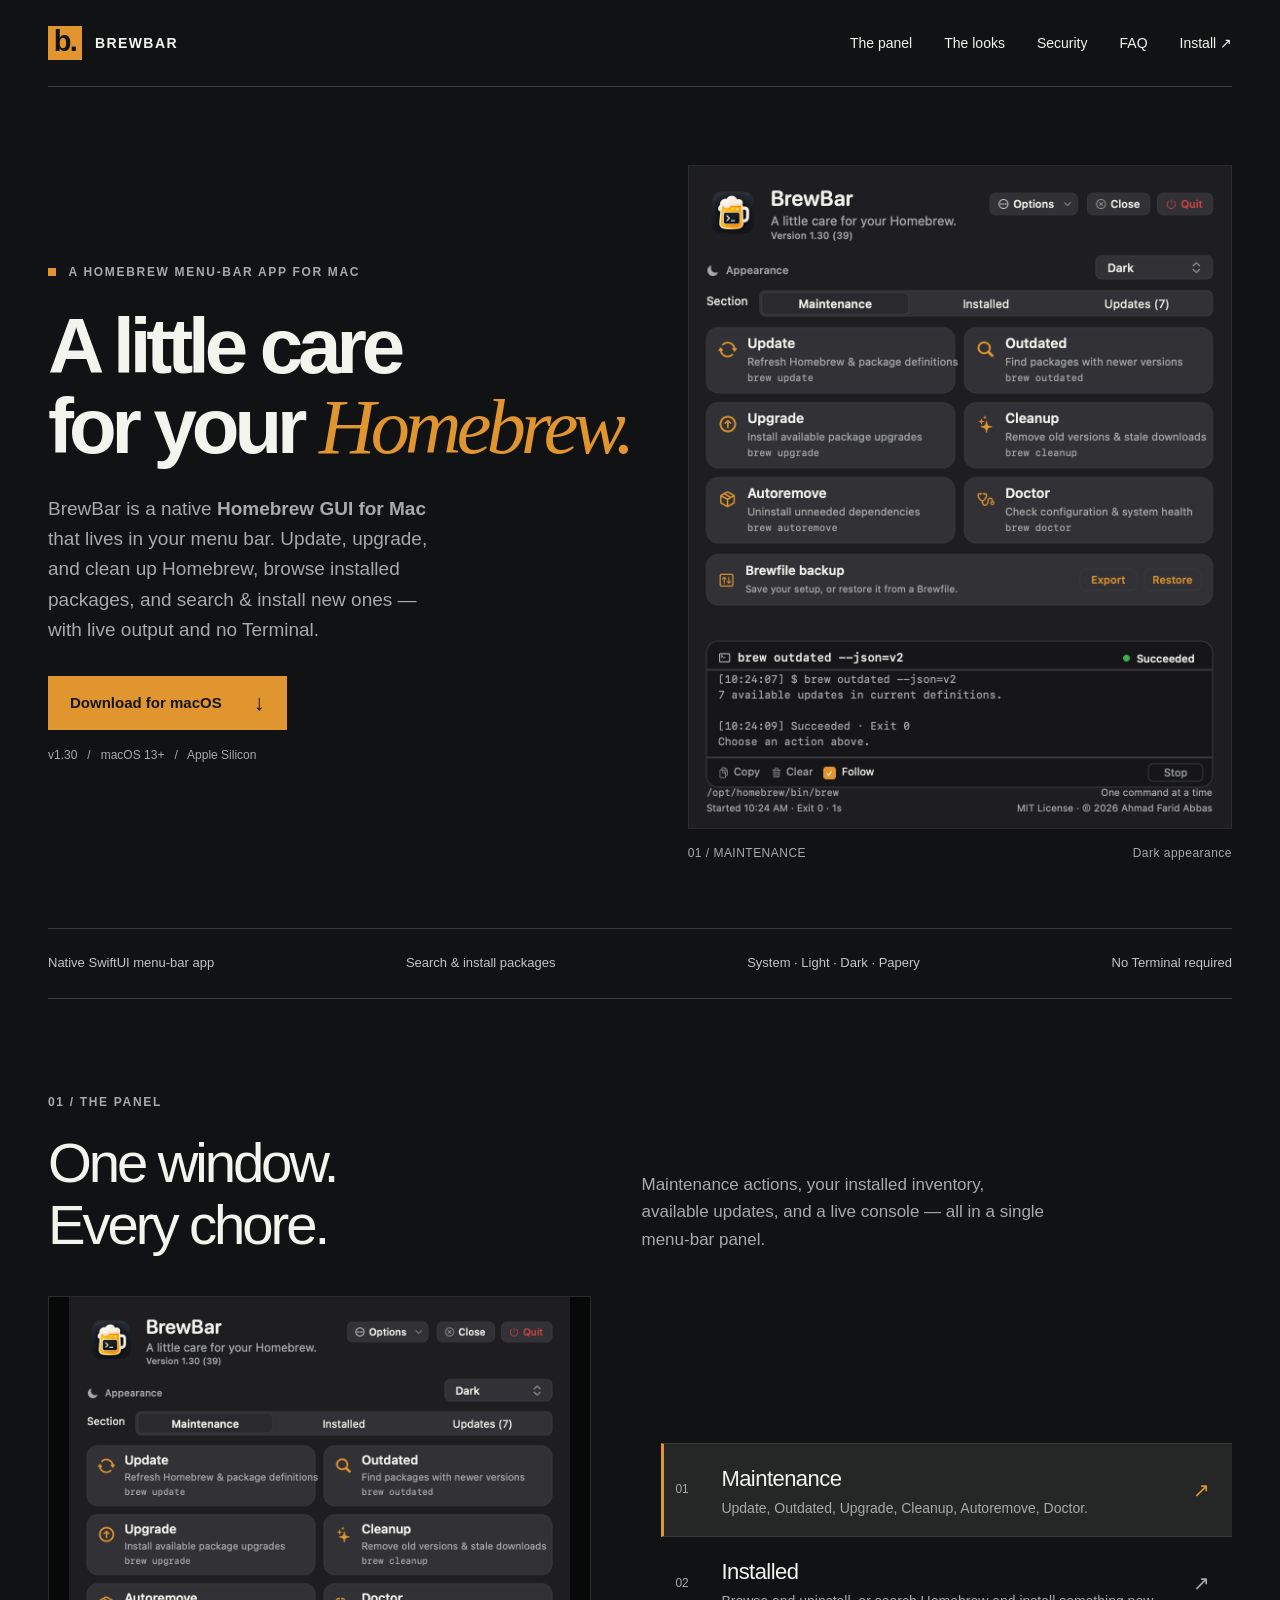
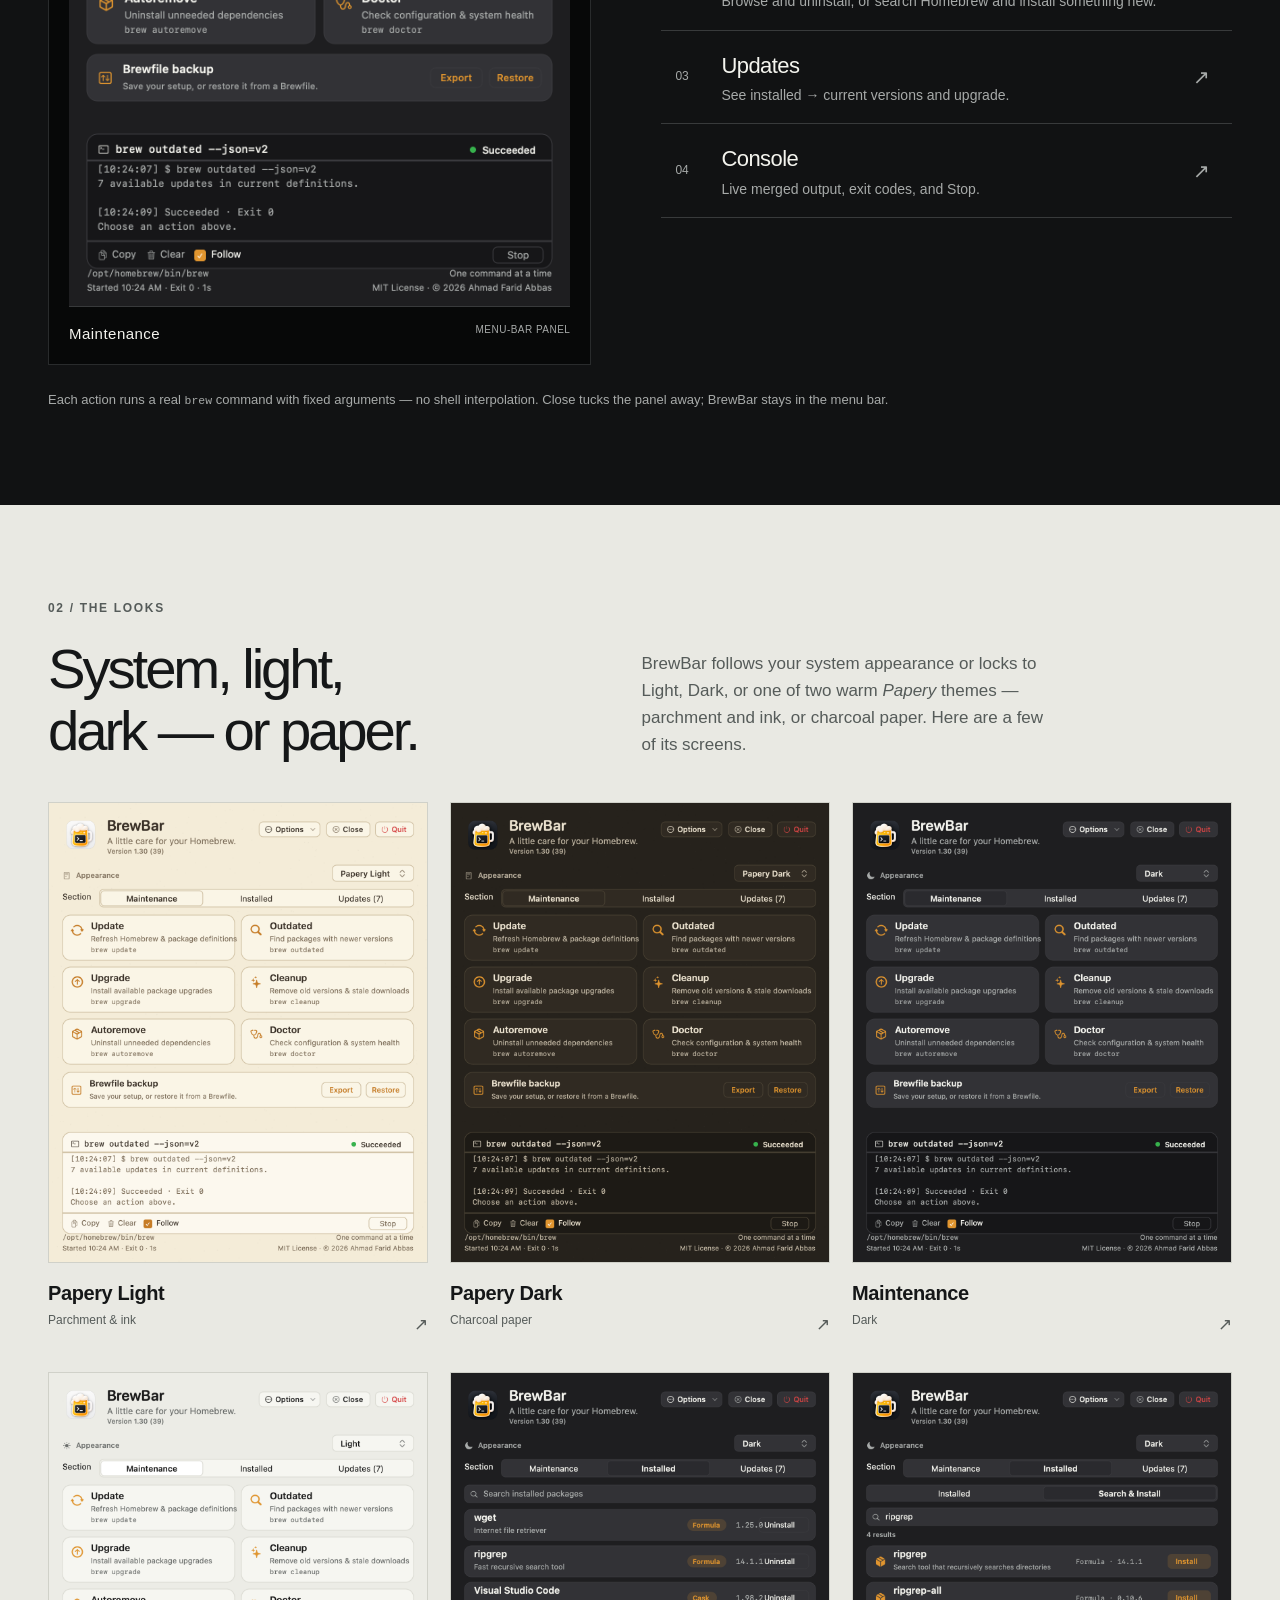
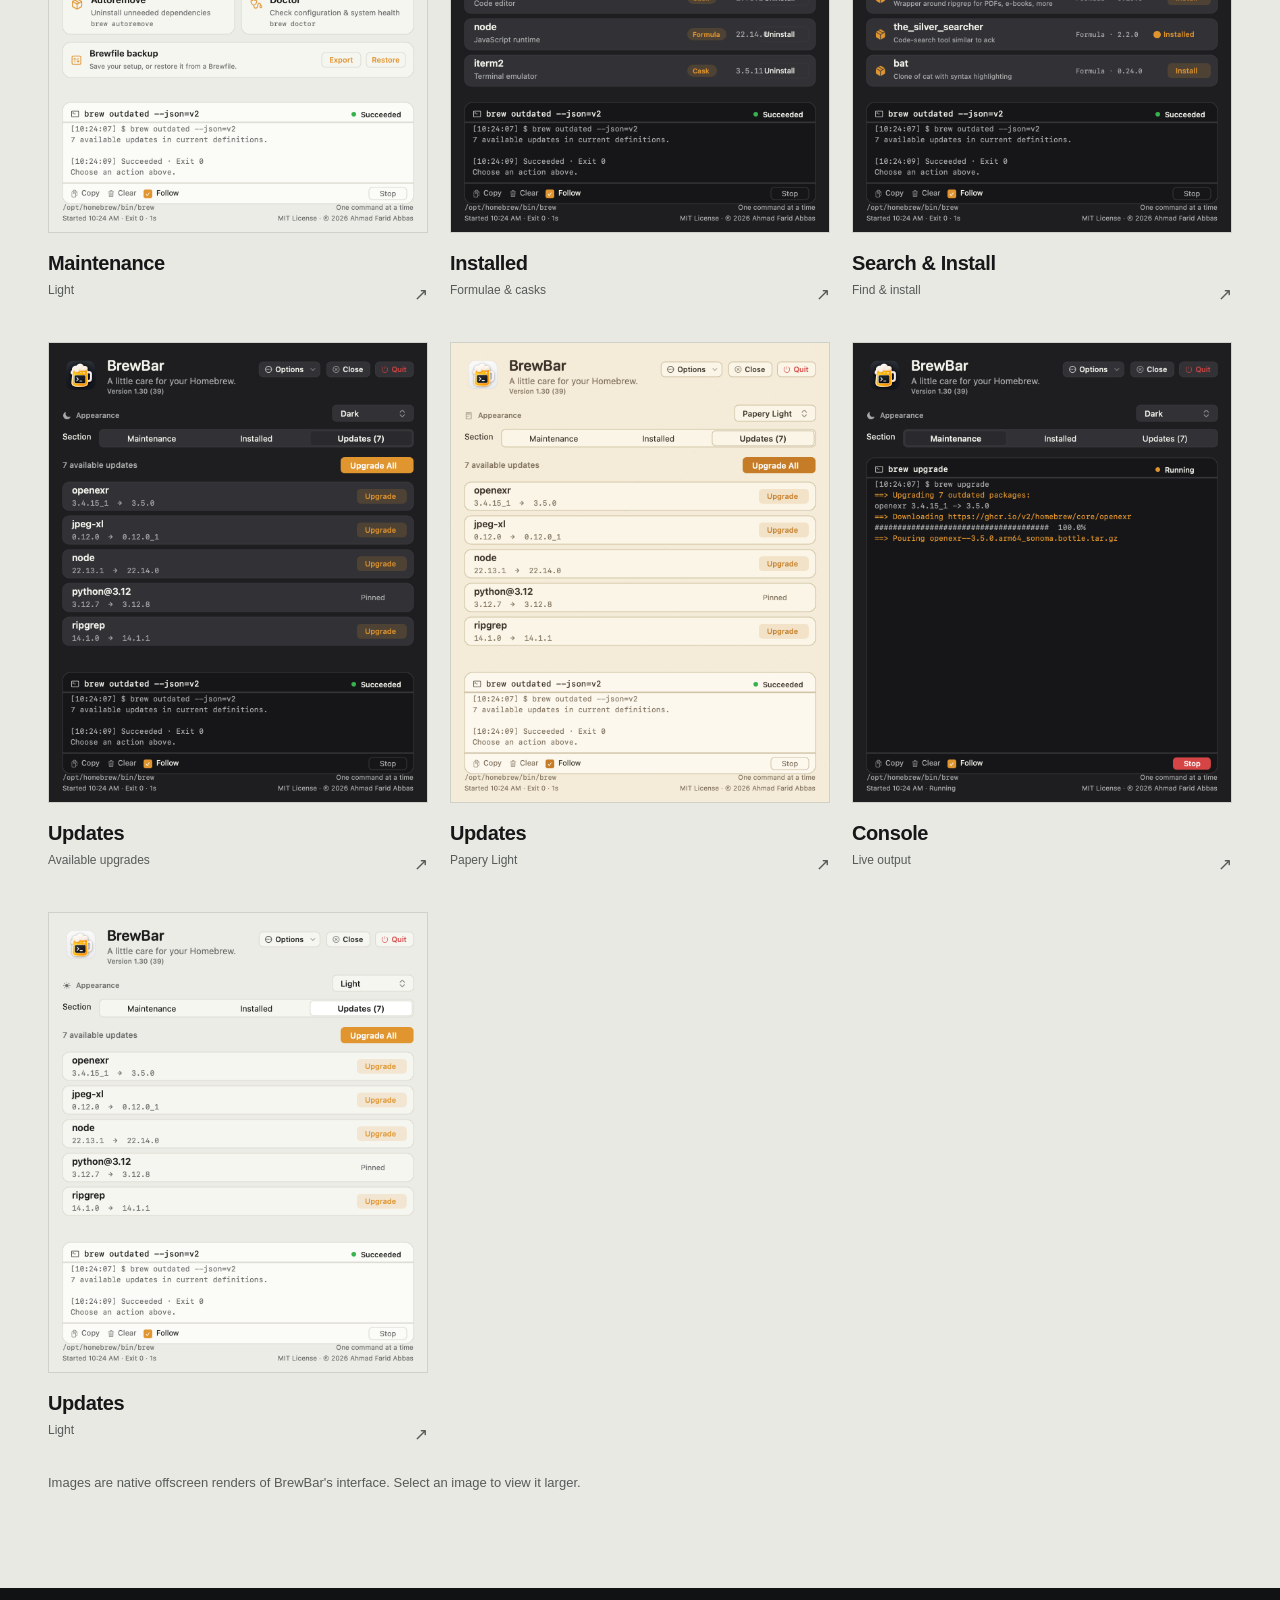
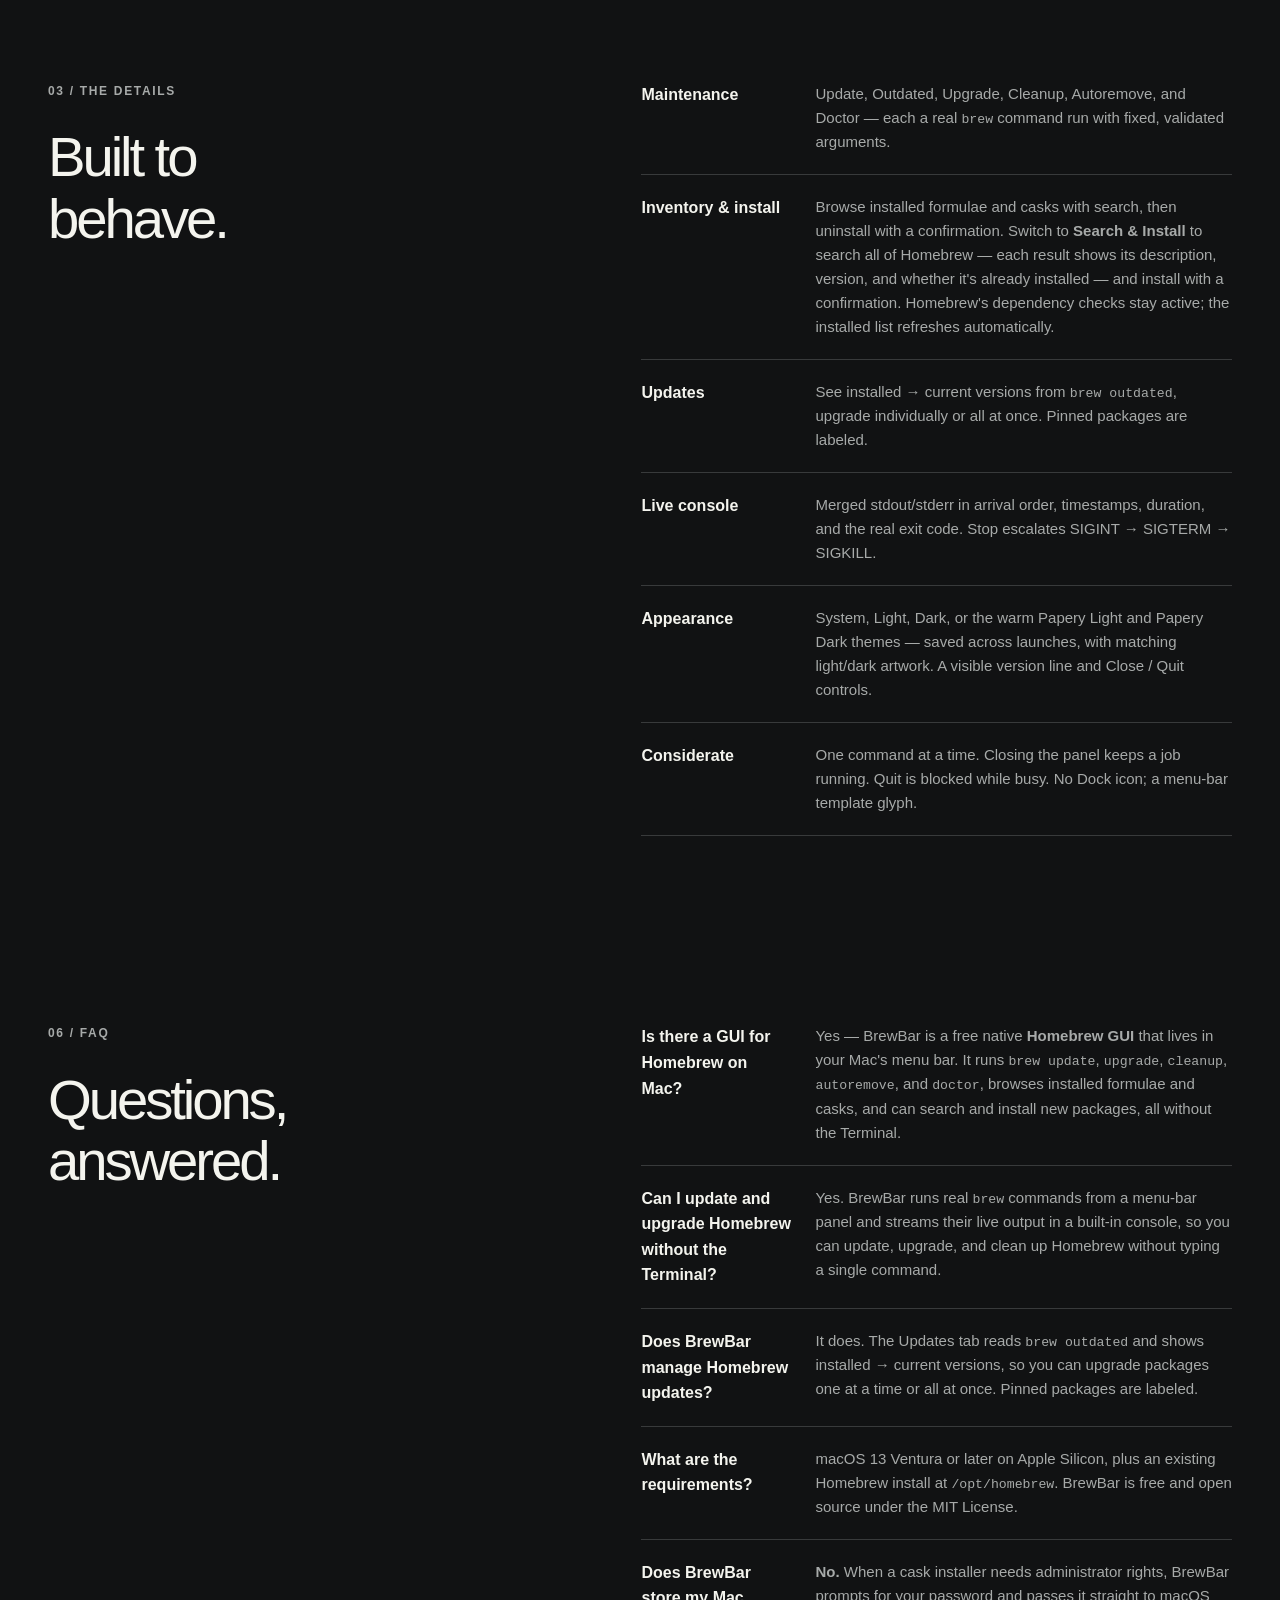
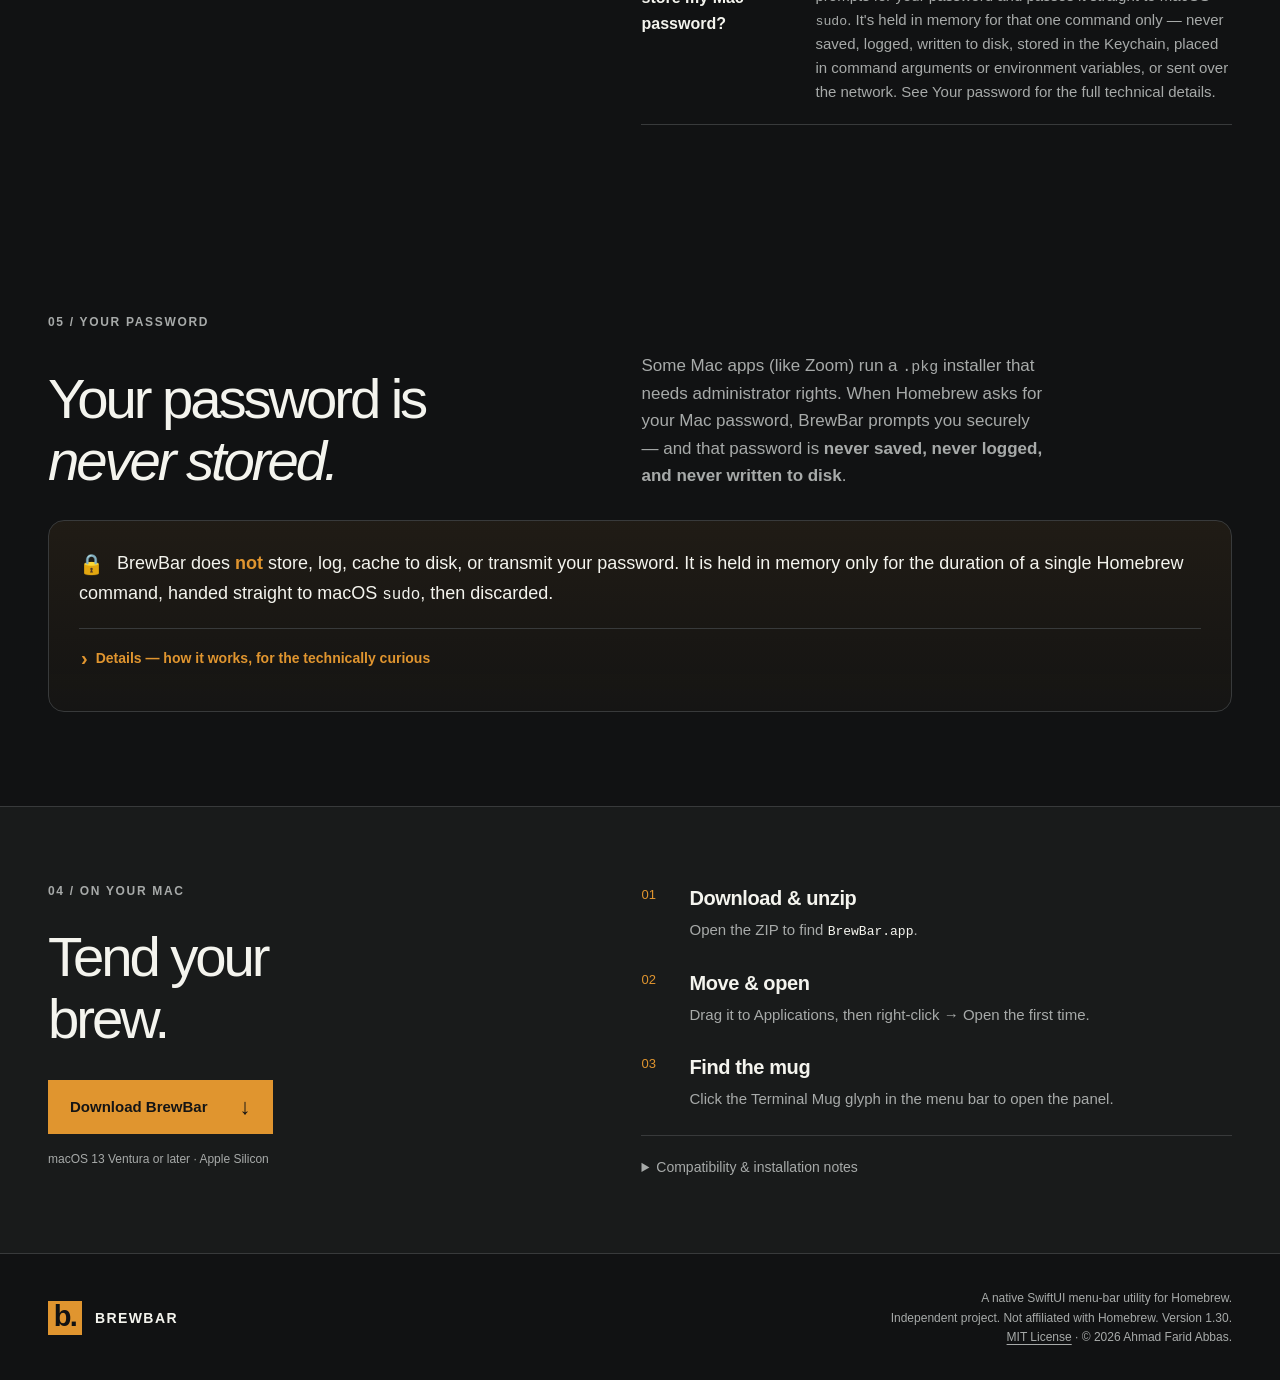
==== commit 7fd7b8e3: "BrewBar 1.30: completed download bars always render green (fix born-full ProgressView tint fallback " ====
--- a/docs/index.html
+++ b/docs/index.html
@@ -56,7 +56,7 @@
     "description": "A native SwiftUI menu-bar app for Homebrew on macOS. Run maintenance, browse installed packages, search & install formulae and casks, and manage updates from the menu bar with a live command console — no Terminal required.",
     "url": "https://ahmadfaridabbas.github.io/brewbar/",
     "downloadUrl": "https://github.com/ahmadfaridabbas/brewbar/releases/latest",
-    "softwareVersion": "1.29",
+    "softwareVersion": "1.30",
     "image": "https://ahmadfaridabbas.github.io/brewbar/assets/og-image.png",
     "screenshot": "https://ahmadfaridabbas.github.io/brewbar/assets/hero.png",
     "license": "https://github.com/ahmadfaridabbas/brewbar/blob/main/LICENSE",
@@ -122,7 +122,7 @@
 </header>
 <main id="main">
   <section class="hero wrap" aria-labelledby="hero-title">
-    <div class="hero-copy"><p class="eyebrow"><span class="square" aria-hidden="true"></span> A HOMEBREW MENU-BAR APP FOR MAC</p><h1 id="hero-title">A little care<br>for your <em>Homebrew.</em></h1><p class="intro">BrewBar is a native <strong>Homebrew GUI for Mac</strong> that lives in your menu bar. Update, upgrade, and clean up Homebrew, browse installed packages, and search &amp; install new ones — with live output and no Terminal.</p><a class="button" href="downloads/BrewBar-1.29.zip" download data-track="download" data-location="hero">Download for macOS <span aria-hidden="true">↓</span></a><p class="requirements">v1.29 &nbsp; / &nbsp; macOS 13+ &nbsp; / &nbsp; Apple Silicon</p></div>
+    <div class="hero-copy"><p class="eyebrow"><span class="square" aria-hidden="true"></span> A HOMEBREW MENU-BAR APP FOR MAC</p><h1 id="hero-title">A little care<br>for your <em>Homebrew.</em></h1><p class="intro">BrewBar is a native <strong>Homebrew GUI for Mac</strong> that lives in your menu bar. Update, upgrade, and clean up Homebrew, browse installed packages, and search &amp; install new ones — with live output and no Terminal.</p><a class="button" href="downloads/BrewBar-1.30.zip" download data-track="download" data-location="hero">Download for macOS <span aria-hidden="true">↓</span></a><p class="requirements">v1.30 &nbsp; / &nbsp; macOS 13+ &nbsp; / &nbsp; Apple Silicon</p></div>
     <figure class="hero-figure"><img src="assets/hero.png" width="560" height="680" alt="BrewBar dashboard in dark mode showing the maintenance actions grid and command console"><figcaption><span>01 / MAINTENANCE</span><span>Dark appearance</span></figcaption></figure>
   </section>
   <div class="feature-strip wrap"><span>Native SwiftUI menu-bar app</span><span>Search &amp; install packages</span><span>System · Light · Dark · Papery</span><span>No Terminal required</span></div>
@@ -191,9 +191,9 @@
       </details>
     </div>
   </section>
-  <section id="install" class="install-section"><div class="wrap install-layout"><div><p class="eyebrow">04 / ON YOUR MAC</p><h2>Tend your<br>brew.</h2><a class="button" href="downloads/BrewBar-1.29.zip" download data-track="download" data-location="install">Download BrewBar <span aria-hidden="true">↓</span></a><p class="requirements">macOS 13 Ventura or later · Apple Silicon</p></div><div><ol class="steps"><li><strong>Download &amp; unzip</strong><p>Open the ZIP to find <code>BrewBar.app</code>.</p></li><li><strong>Move &amp; open</strong><p>Drag it to Applications, then right-click → Open the first time.</p></li><li><strong>Find the mug</strong><p>Click the Terminal Mug glyph in the menu bar to open the panel.</p></li></ol><details><summary>Compatibility &amp; installation notes</summary><p>This build is ad-hoc signed and is not Apple-notarized. macOS may ask you to approve it in Privacy &amp; Security, or you can build locally from <code>src/</code> with <code>./build.sh</code>.</p><p>BrewBar needs an existing Homebrew install at <code>/opt/homebrew</code>. It reads your login environment to locate <code>brew</code> and shows the resolved path in the footer.</p><p>Optimized arm64 build and runner tests passed. Interactive UI and VoiceOver checks are recommended manually; the panel is a streaming console, not a full terminal.</p></details></div></div></section>
+  <section id="install" class="install-section"><div class="wrap install-layout"><div><p class="eyebrow">04 / ON YOUR MAC</p><h2>Tend your<br>brew.</h2><a class="button" href="downloads/BrewBar-1.30.zip" download data-track="download" data-location="install">Download BrewBar <span aria-hidden="true">↓</span></a><p class="requirements">macOS 13 Ventura or later · Apple Silicon</p></div><div><ol class="steps"><li><strong>Download &amp; unzip</strong><p>Open the ZIP to find <code>BrewBar.app</code>.</p></li><li><strong>Move &amp; open</strong><p>Drag it to Applications, then right-click → Open the first time.</p></li><li><strong>Find the mug</strong><p>Click the Terminal Mug glyph in the menu bar to open the panel.</p></li></ol><details><summary>Compatibility &amp; installation notes</summary><p>This build is ad-hoc signed and is not Apple-notarized. macOS may ask you to approve it in Privacy &amp; Security, or you can build locally from <code>src/</code> with <code>./build.sh</code>.</p><p>BrewBar needs an existing Homebrew install at <code>/opt/homebrew</code>. It reads your login environment to locate <code>brew</code> and shows the resolved path in the footer.</p><p>Optimized arm64 build and runner tests passed. Interactive UI and VoiceOver checks are recommended manually; the panel is a streaming console, not a full terminal.</p></details></div></div></section>
 </main>
-<footer class="wrap"><a class="brand" href="#"><span class="brand-mark" aria-hidden="true">b.</span> BREWBAR</a><p>A native SwiftUI menu-bar utility for Homebrew.<br>Independent project. Not affiliated with Homebrew. Version 1.29.<br><a href="https://github.com/ahmadfaridabbas/brewbar/blob/main/LICENSE">MIT License</a> · © 2026 Ahmad Farid Abbas.</p></footer>
+<footer class="wrap"><a class="brand" href="#"><span class="brand-mark" aria-hidden="true">b.</span> BREWBAR</a><p>A native SwiftUI menu-bar utility for Homebrew.<br>Independent project. Not affiliated with Homebrew. Version 1.30.<br><a href="https://github.com/ahmadfaridabbas/brewbar/blob/main/LICENSE">MIT License</a> · © 2026 Ahmad Farid Abbas.</p></footer>
 <dialog id="image-dialog" aria-labelledby="image-caption"><button id="close-dialog" type="button" aria-label="Close enlarged image">Close <span aria-hidden="true">×</span></button><img id="large-image" alt=""><p id="image-caption"></p></dialog>
 </body>
 </html>
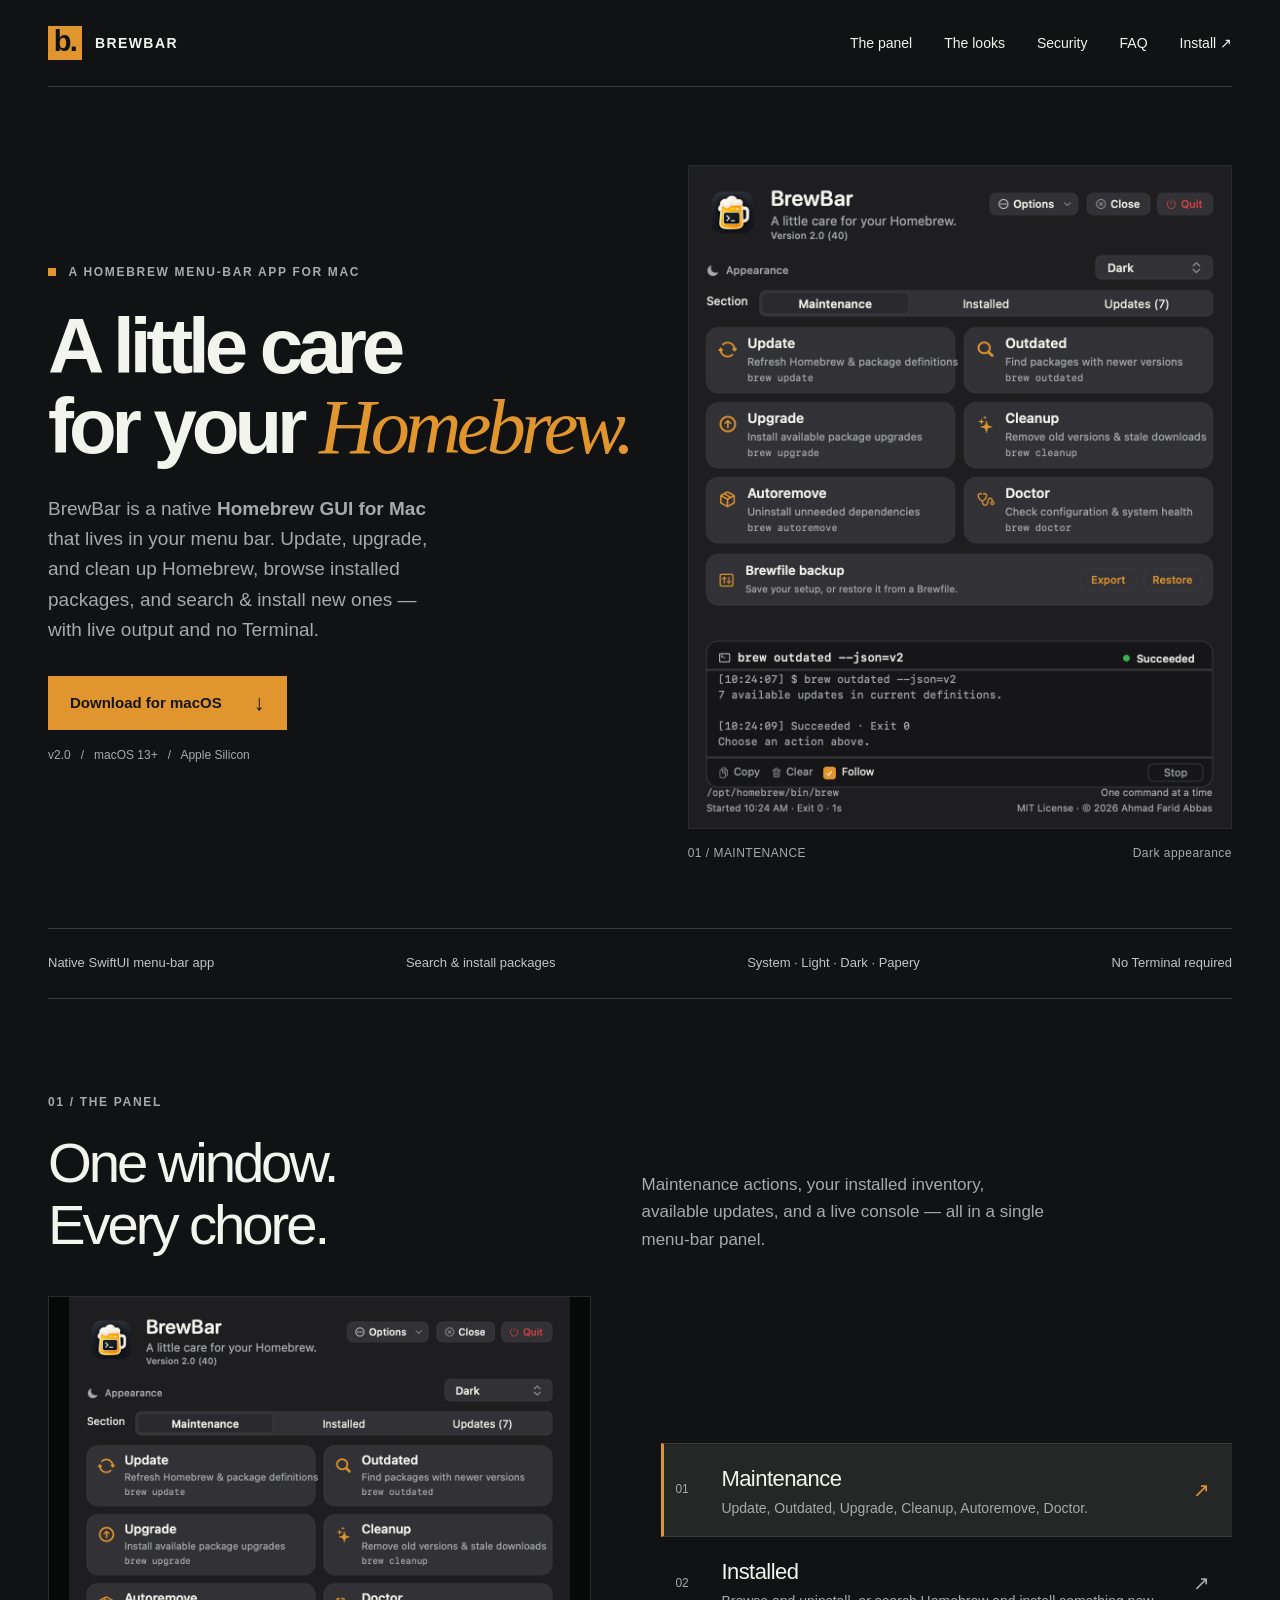
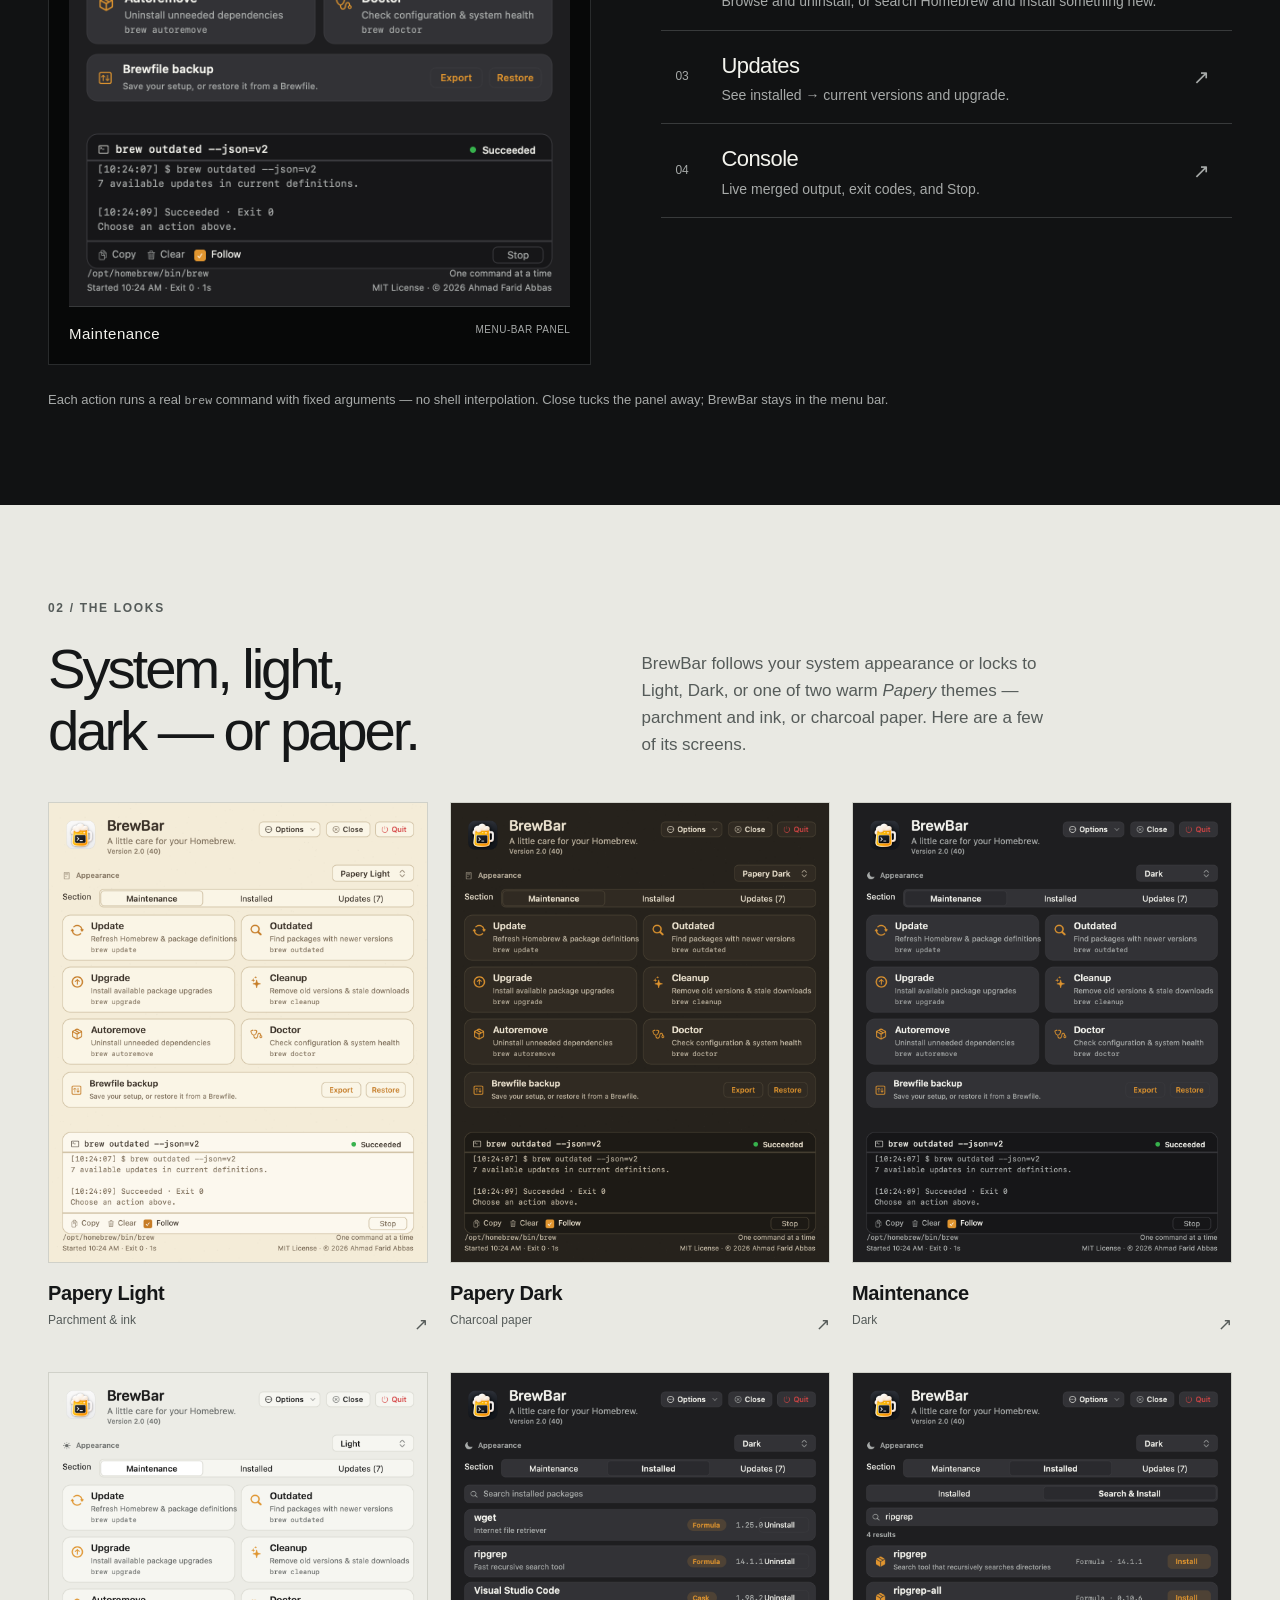
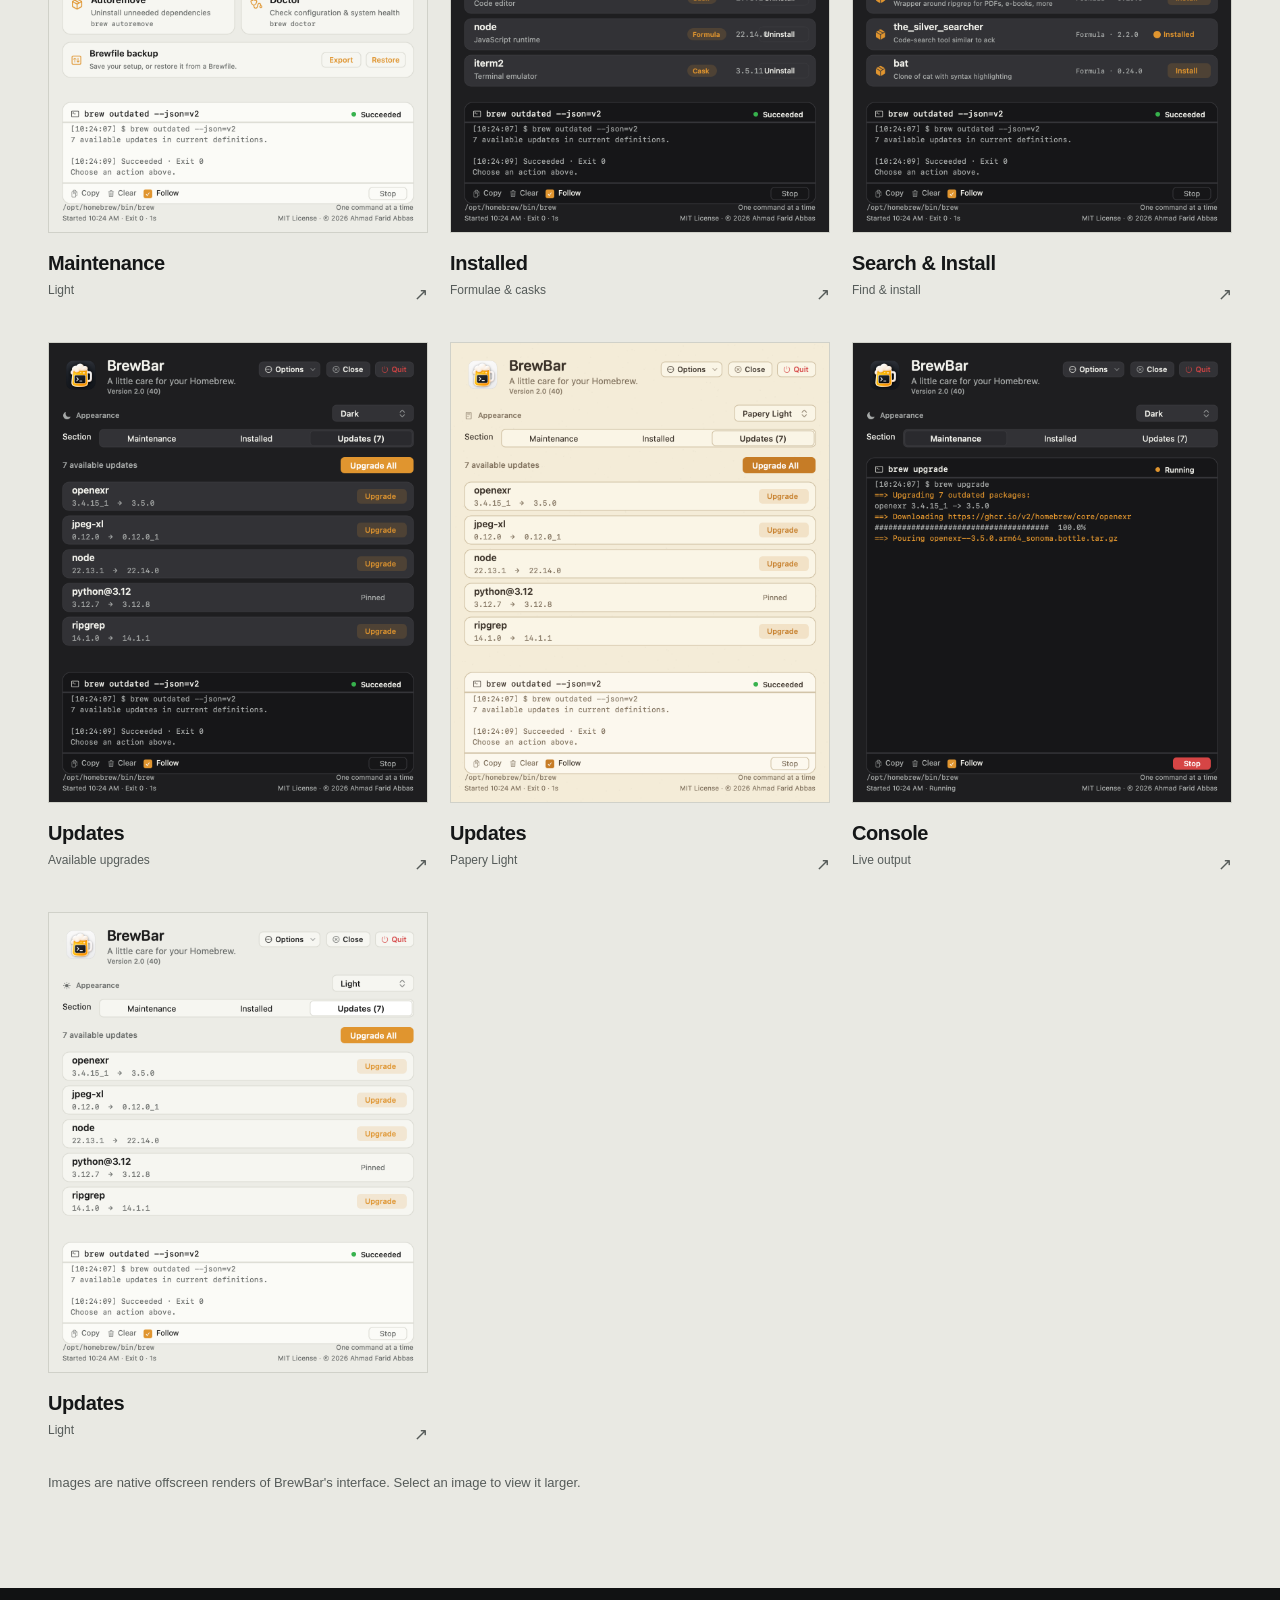
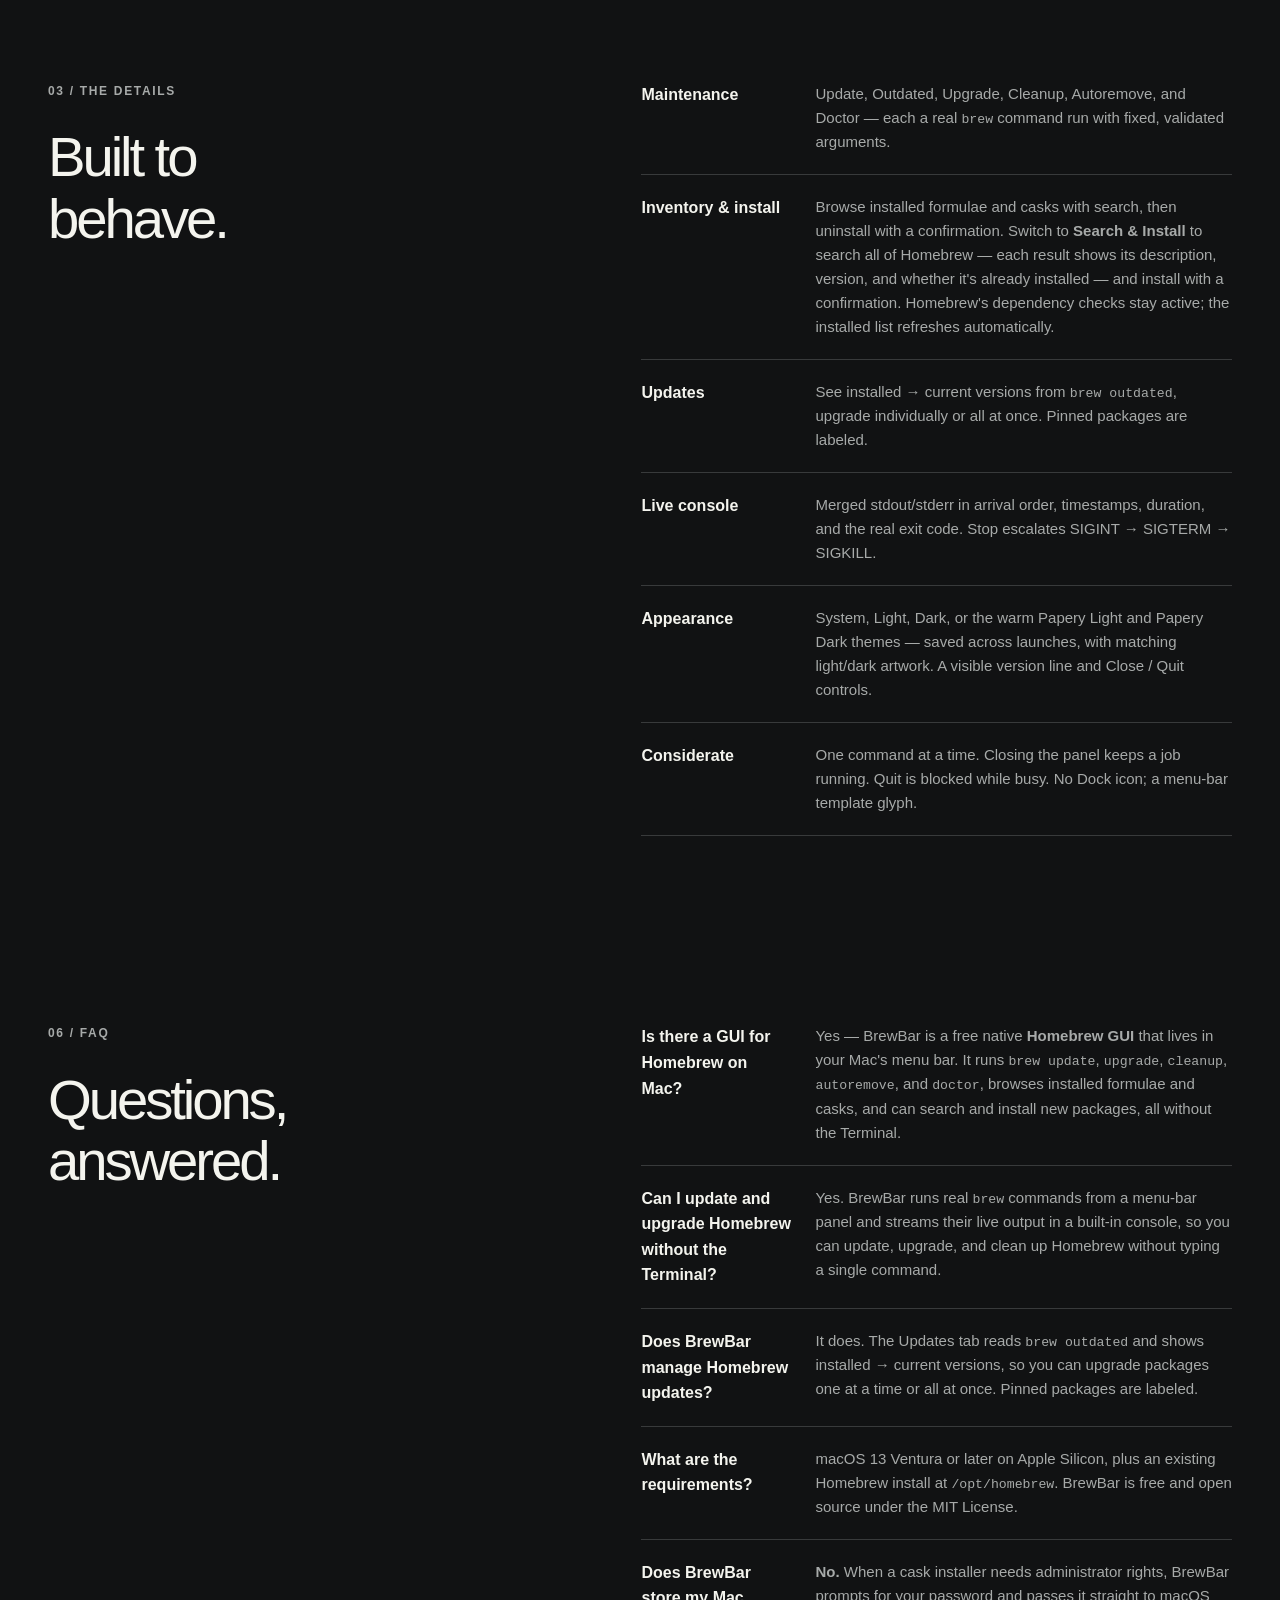
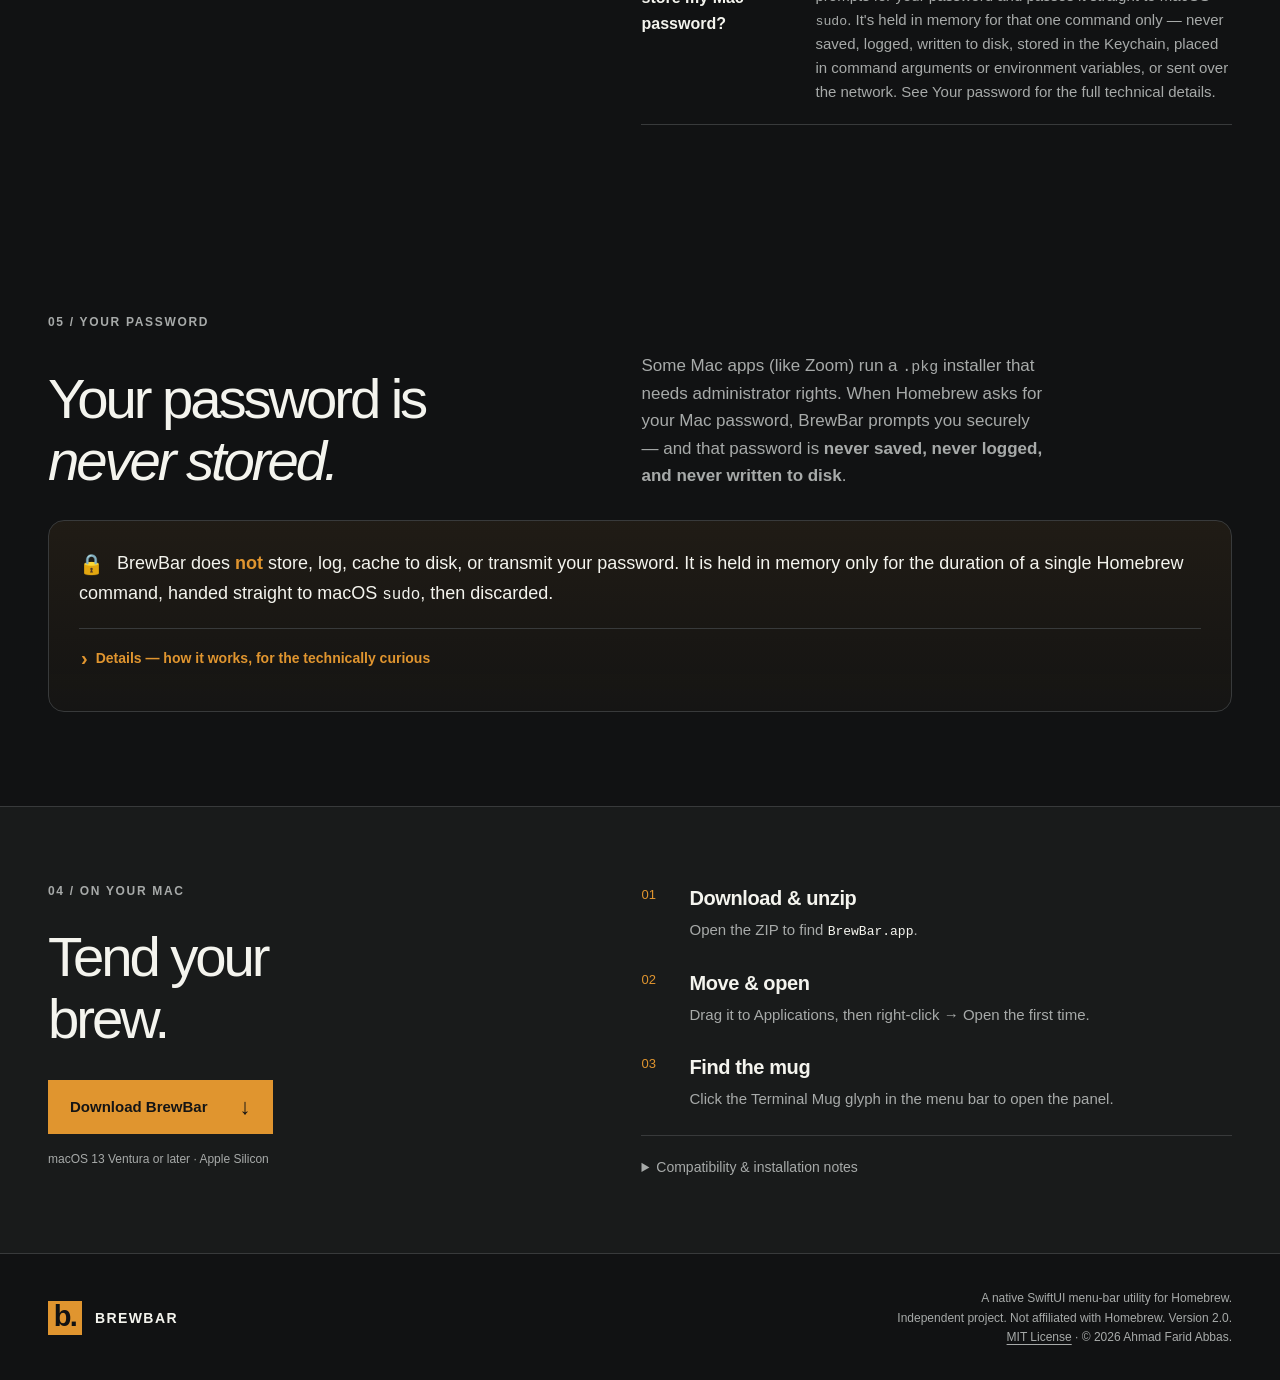
==== commit 1f1e702d: "BrewBar 2.0: info button runs a visible brew info in the console (Terminal-style detail) alongside t" ====
--- a/docs/index.html
+++ b/docs/index.html
@@ -56,7 +56,7 @@
     "description": "A native SwiftUI menu-bar app for Homebrew on macOS. Run maintenance, browse installed packages, search & install formulae and casks, and manage updates from the menu bar with a live command console — no Terminal required.",
     "url": "https://ahmadfaridabbas.github.io/brewbar/",
     "downloadUrl": "https://github.com/ahmadfaridabbas/brewbar/releases/latest",
-    "softwareVersion": "1.30",
+    "softwareVersion": "2.0",
     "image": "https://ahmadfaridabbas.github.io/brewbar/assets/og-image.png",
     "screenshot": "https://ahmadfaridabbas.github.io/brewbar/assets/hero.png",
     "license": "https://github.com/ahmadfaridabbas/brewbar/blob/main/LICENSE",
@@ -122,7 +122,7 @@
 </header>
 <main id="main">
   <section class="hero wrap" aria-labelledby="hero-title">
-    <div class="hero-copy"><p class="eyebrow"><span class="square" aria-hidden="true"></span> A HOMEBREW MENU-BAR APP FOR MAC</p><h1 id="hero-title">A little care<br>for your <em>Homebrew.</em></h1><p class="intro">BrewBar is a native <strong>Homebrew GUI for Mac</strong> that lives in your menu bar. Update, upgrade, and clean up Homebrew, browse installed packages, and search &amp; install new ones — with live output and no Terminal.</p><a class="button" href="downloads/BrewBar-1.30.zip" download data-track="download" data-location="hero">Download for macOS <span aria-hidden="true">↓</span></a><p class="requirements">v1.30 &nbsp; / &nbsp; macOS 13+ &nbsp; / &nbsp; Apple Silicon</p></div>
+    <div class="hero-copy"><p class="eyebrow"><span class="square" aria-hidden="true"></span> A HOMEBREW MENU-BAR APP FOR MAC</p><h1 id="hero-title">A little care<br>for your <em>Homebrew.</em></h1><p class="intro">BrewBar is a native <strong>Homebrew GUI for Mac</strong> that lives in your menu bar. Update, upgrade, and clean up Homebrew, browse installed packages, and search &amp; install new ones — with live output and no Terminal.</p><a class="button" href="downloads/BrewBar-2.0.zip" download data-track="download" data-location="hero">Download for macOS <span aria-hidden="true">↓</span></a><p class="requirements">v2.0 &nbsp; / &nbsp; macOS 13+ &nbsp; / &nbsp; Apple Silicon</p></div>
     <figure class="hero-figure"><img src="assets/hero.png" width="560" height="680" alt="BrewBar dashboard in dark mode showing the maintenance actions grid and command console"><figcaption><span>01 / MAINTENANCE</span><span>Dark appearance</span></figcaption></figure>
   </section>
   <div class="feature-strip wrap"><span>Native SwiftUI menu-bar app</span><span>Search &amp; install packages</span><span>System · Light · Dark · Papery</span><span>No Terminal required</span></div>
@@ -191,9 +191,9 @@
       </details>
     </div>
   </section>
-  <section id="install" class="install-section"><div class="wrap install-layout"><div><p class="eyebrow">04 / ON YOUR MAC</p><h2>Tend your<br>brew.</h2><a class="button" href="downloads/BrewBar-1.30.zip" download data-track="download" data-location="install">Download BrewBar <span aria-hidden="true">↓</span></a><p class="requirements">macOS 13 Ventura or later · Apple Silicon</p></div><div><ol class="steps"><li><strong>Download &amp; unzip</strong><p>Open the ZIP to find <code>BrewBar.app</code>.</p></li><li><strong>Move &amp; open</strong><p>Drag it to Applications, then right-click → Open the first time.</p></li><li><strong>Find the mug</strong><p>Click the Terminal Mug glyph in the menu bar to open the panel.</p></li></ol><details><summary>Compatibility &amp; installation notes</summary><p>This build is ad-hoc signed and is not Apple-notarized. macOS may ask you to approve it in Privacy &amp; Security, or you can build locally from <code>src/</code> with <code>./build.sh</code>.</p><p>BrewBar needs an existing Homebrew install at <code>/opt/homebrew</code>. It reads your login environment to locate <code>brew</code> and shows the resolved path in the footer.</p><p>Optimized arm64 build and runner tests passed. Interactive UI and VoiceOver checks are recommended manually; the panel is a streaming console, not a full terminal.</p></details></div></div></section>
+  <section id="install" class="install-section"><div class="wrap install-layout"><div><p class="eyebrow">04 / ON YOUR MAC</p><h2>Tend your<br>brew.</h2><a class="button" href="downloads/BrewBar-2.0.zip" download data-track="download" data-location="install">Download BrewBar <span aria-hidden="true">↓</span></a><p class="requirements">macOS 13 Ventura or later · Apple Silicon</p></div><div><ol class="steps"><li><strong>Download &amp; unzip</strong><p>Open the ZIP to find <code>BrewBar.app</code>.</p></li><li><strong>Move &amp; open</strong><p>Drag it to Applications, then right-click → Open the first time.</p></li><li><strong>Find the mug</strong><p>Click the Terminal Mug glyph in the menu bar to open the panel.</p></li></ol><details><summary>Compatibility &amp; installation notes</summary><p>This build is ad-hoc signed and is not Apple-notarized. macOS may ask you to approve it in Privacy &amp; Security, or you can build locally from <code>src/</code> with <code>./build.sh</code>.</p><p>BrewBar needs an existing Homebrew install at <code>/opt/homebrew</code>. It reads your login environment to locate <code>brew</code> and shows the resolved path in the footer.</p><p>Optimized arm64 build and runner tests passed. Interactive UI and VoiceOver checks are recommended manually; the panel is a streaming console, not a full terminal.</p></details></div></div></section>
 </main>
-<footer class="wrap"><a class="brand" href="#"><span class="brand-mark" aria-hidden="true">b.</span> BREWBAR</a><p>A native SwiftUI menu-bar utility for Homebrew.<br>Independent project. Not affiliated with Homebrew. Version 1.30.<br><a href="https://github.com/ahmadfaridabbas/brewbar/blob/main/LICENSE">MIT License</a> · © 2026 Ahmad Farid Abbas.</p></footer>
+<footer class="wrap"><a class="brand" href="#"><span class="brand-mark" aria-hidden="true">b.</span> BREWBAR</a><p>A native SwiftUI menu-bar utility for Homebrew.<br>Independent project. Not affiliated with Homebrew. Version 2.0.<br><a href="https://github.com/ahmadfaridabbas/brewbar/blob/main/LICENSE">MIT License</a> · © 2026 Ahmad Farid Abbas.</p></footer>
 <dialog id="image-dialog" aria-labelledby="image-caption"><button id="close-dialog" type="button" aria-label="Close enlarged image">Close <span aria-hidden="true">×</span></button><img id="large-image" alt=""><p id="image-caption"></p></dialog>
 </body>
 </html>
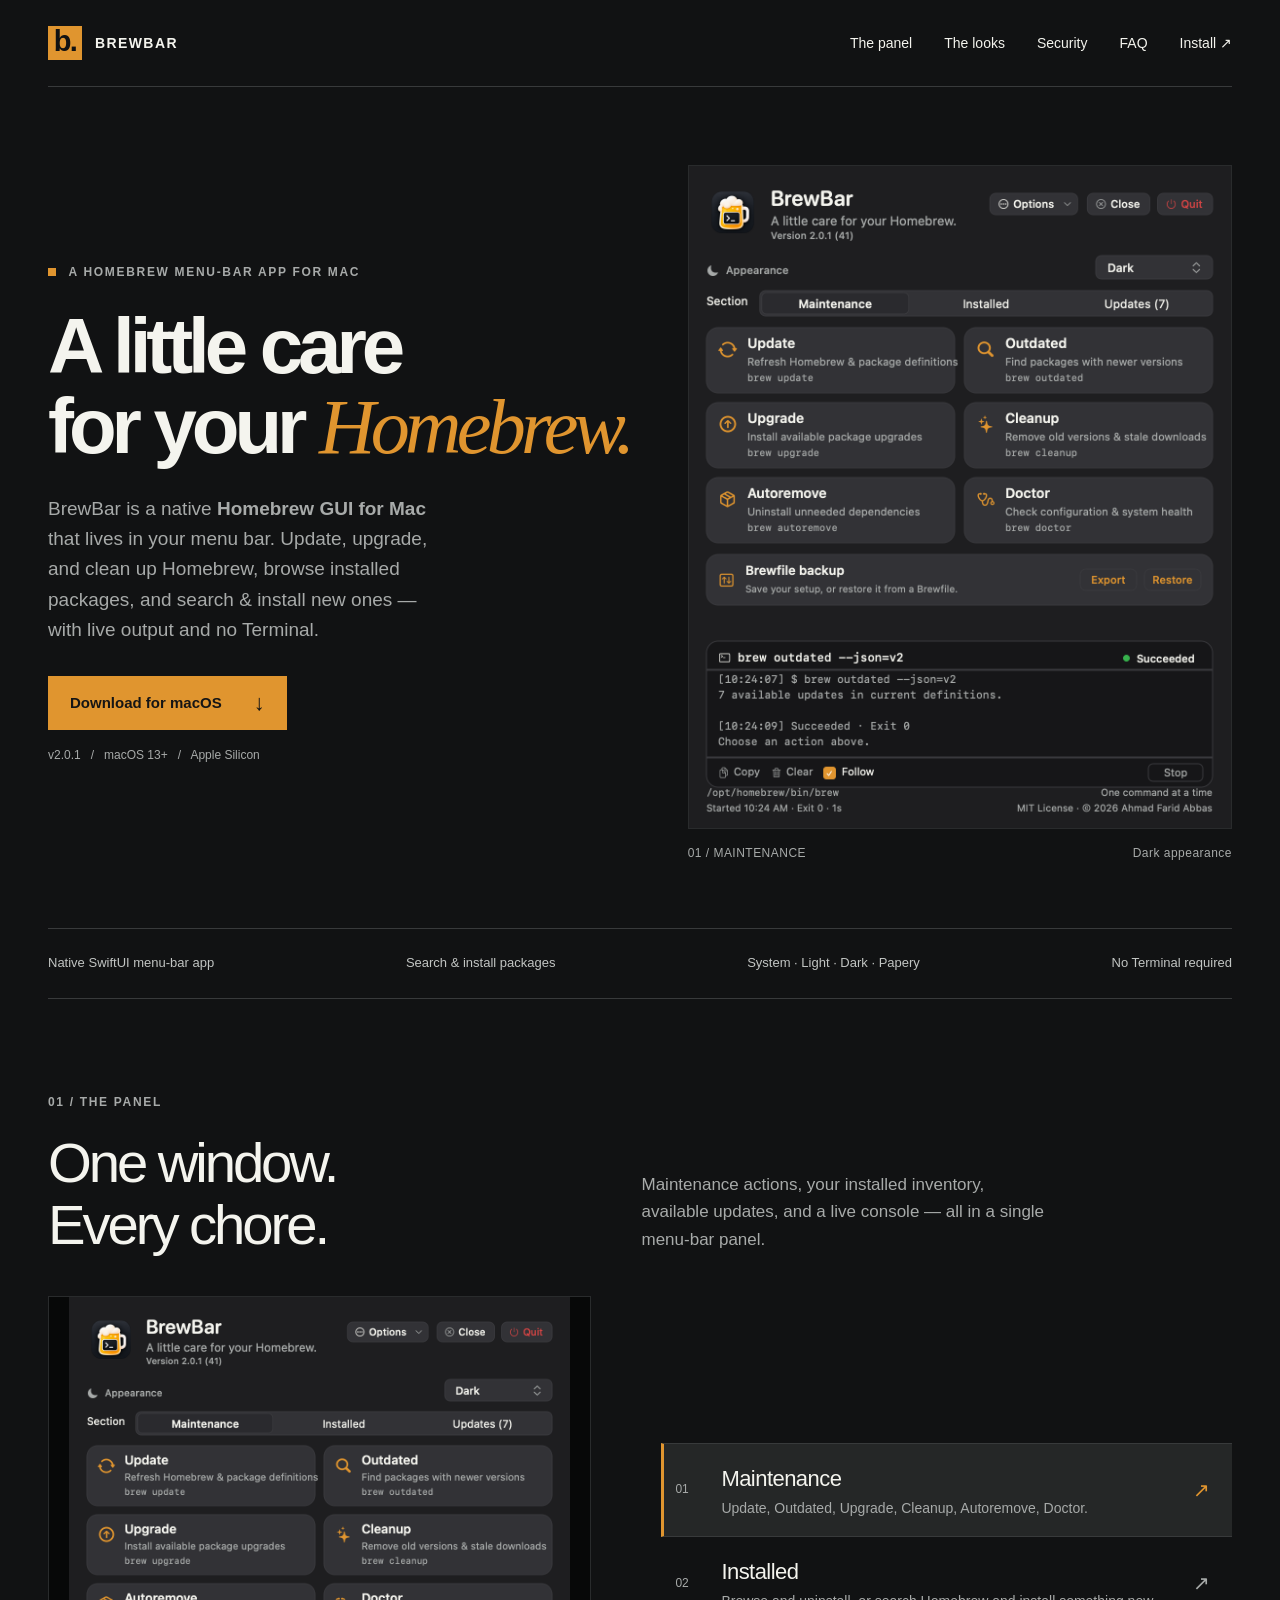
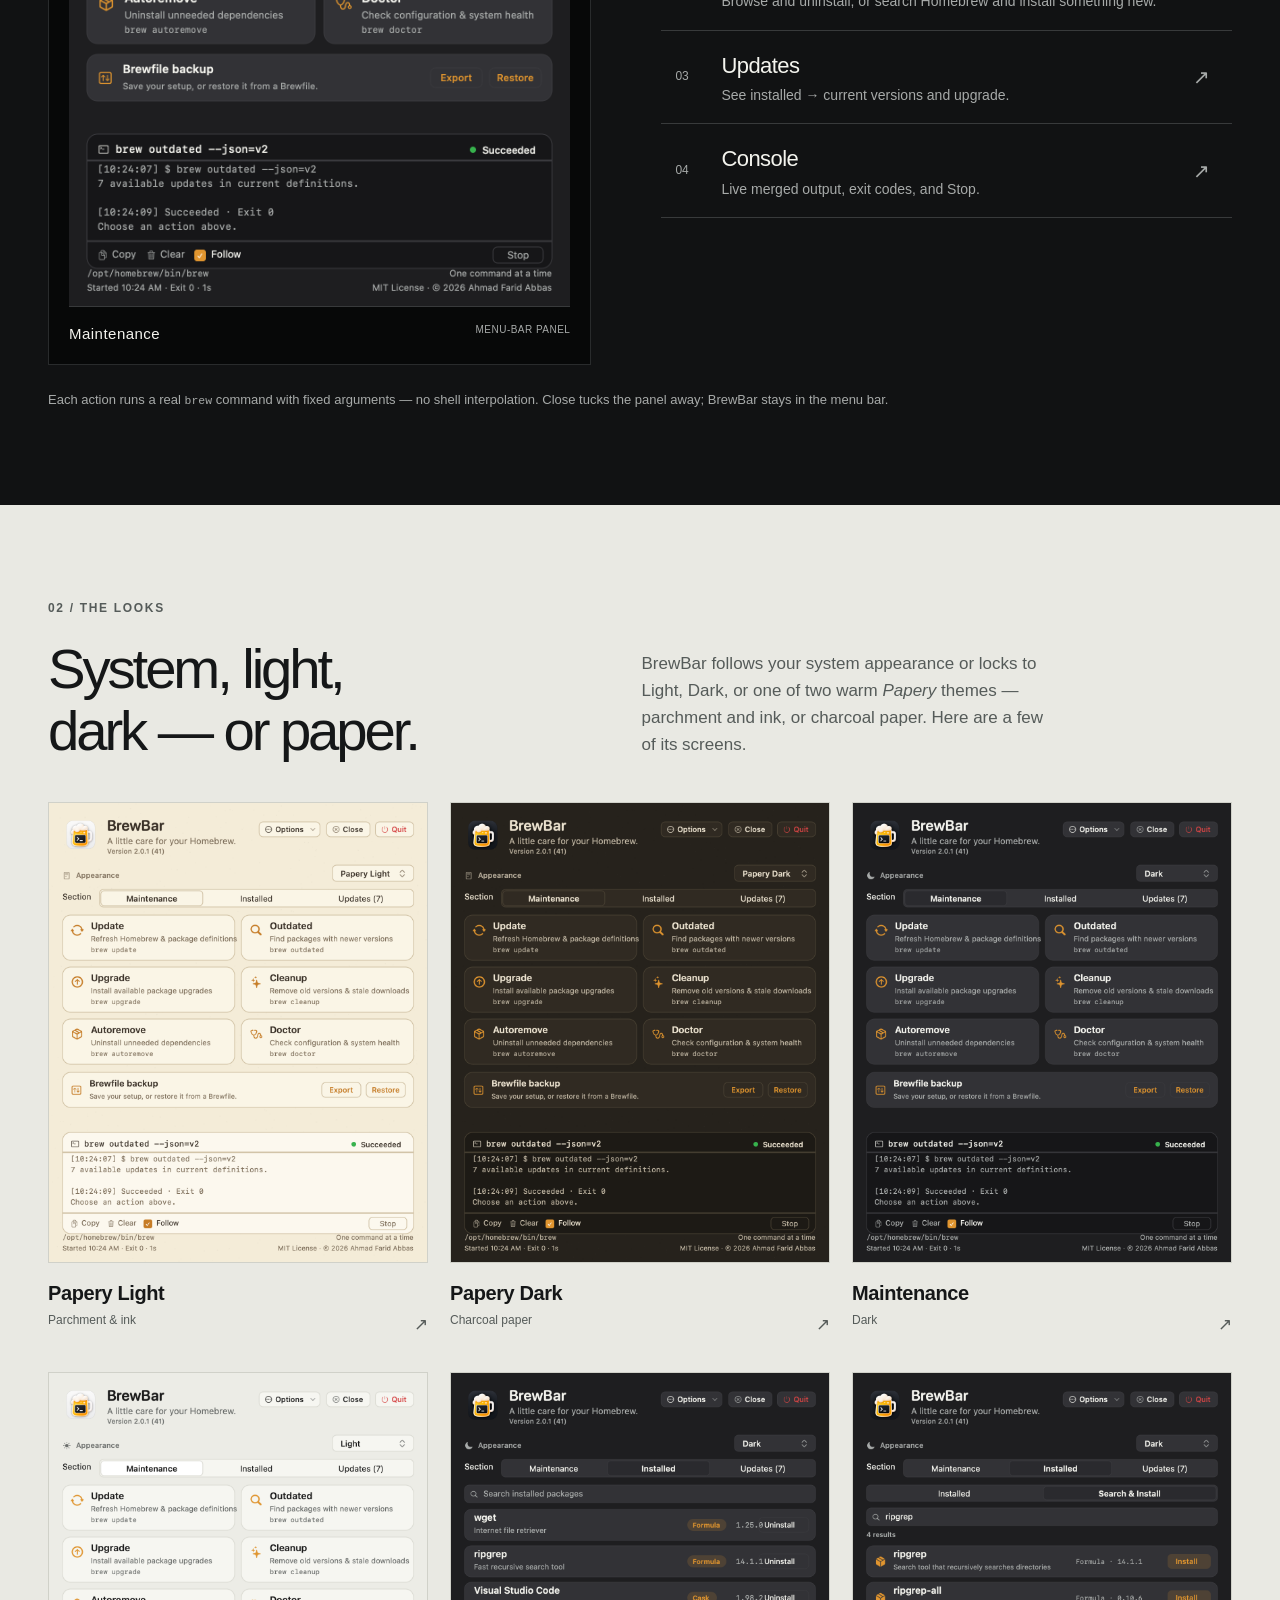
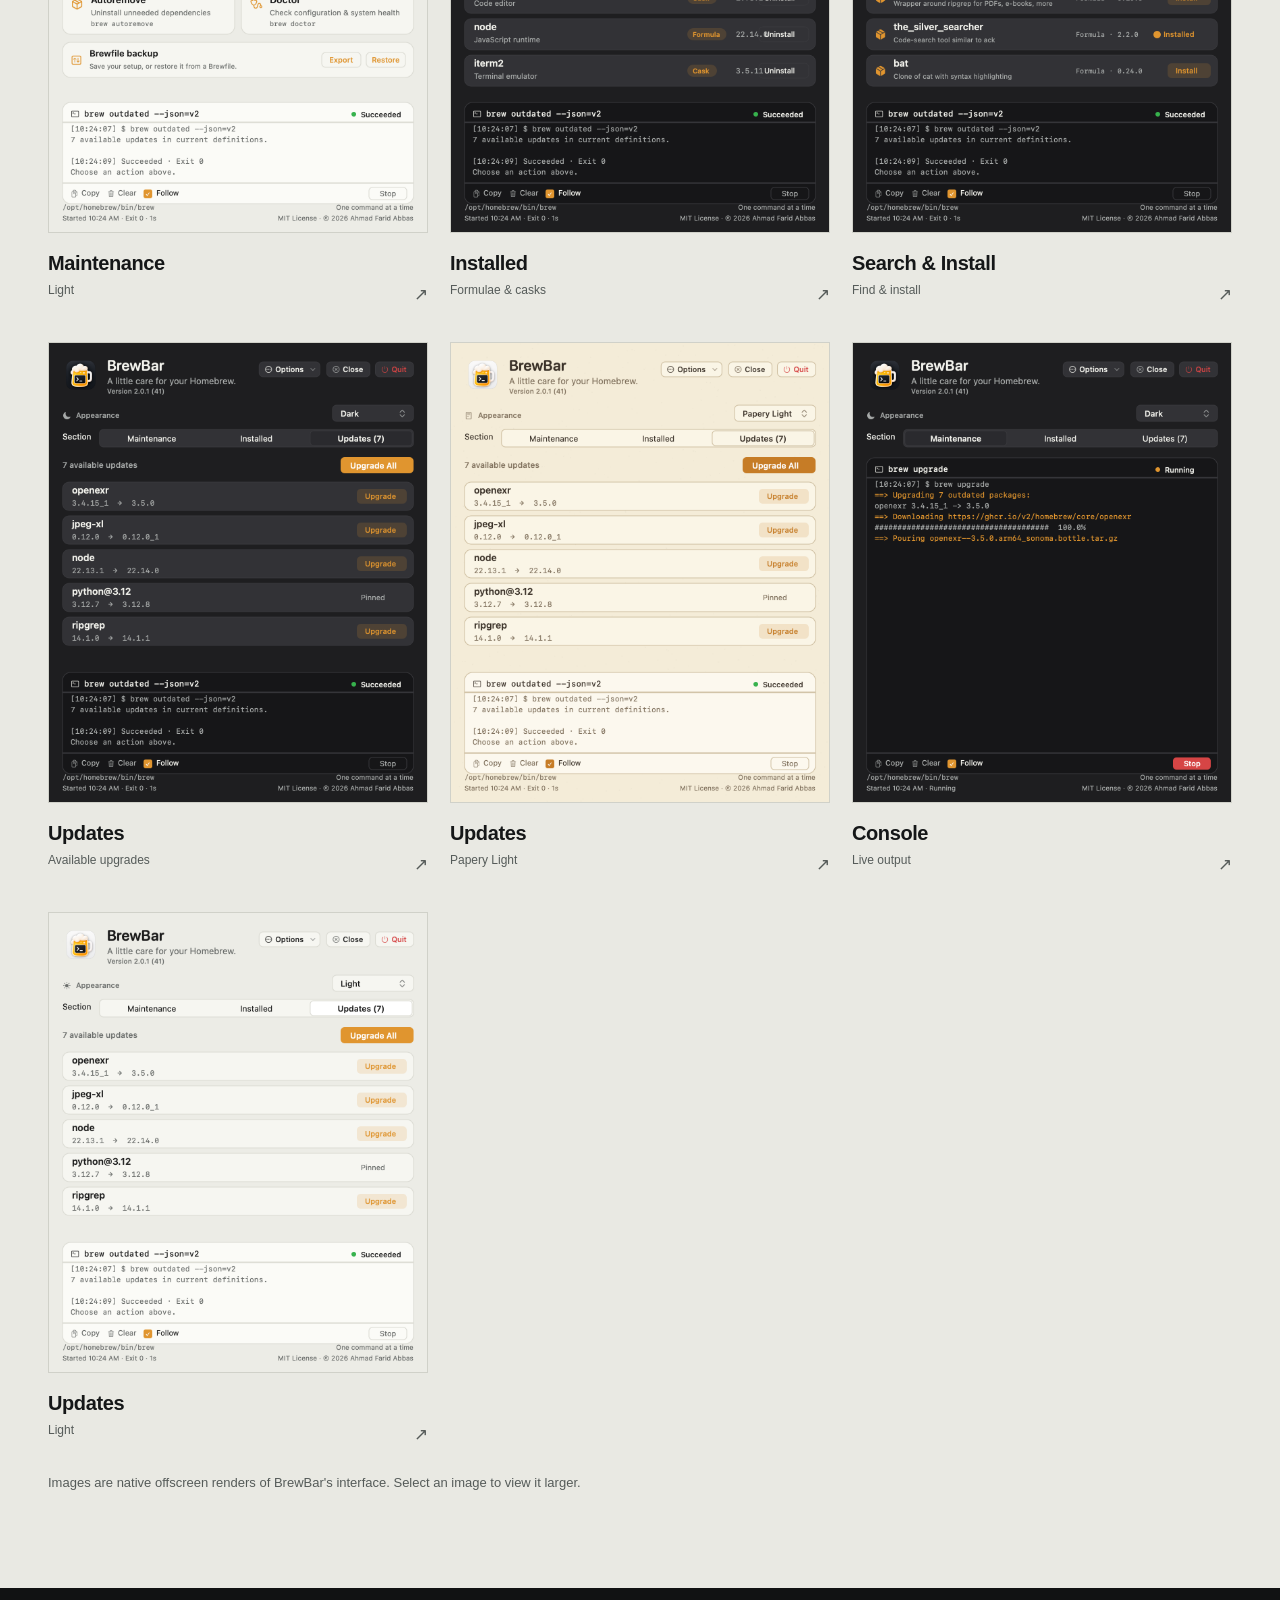
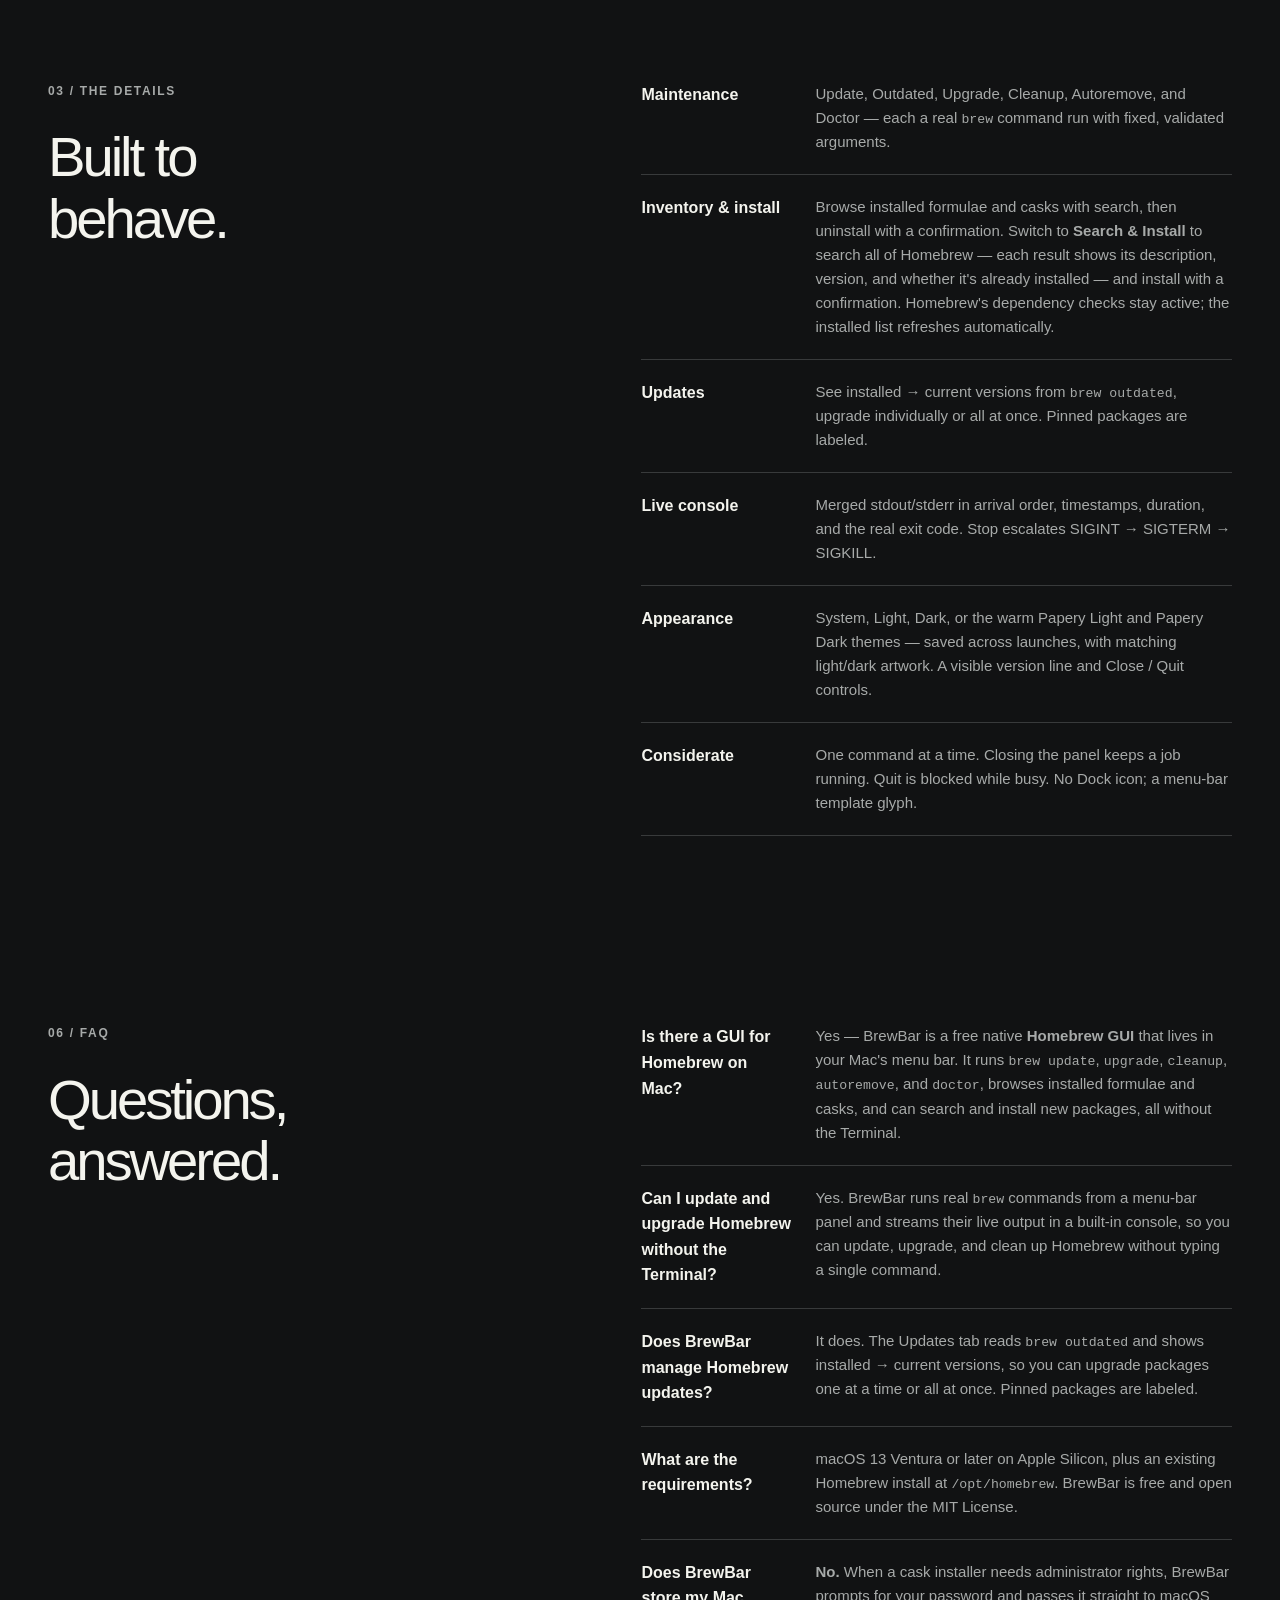
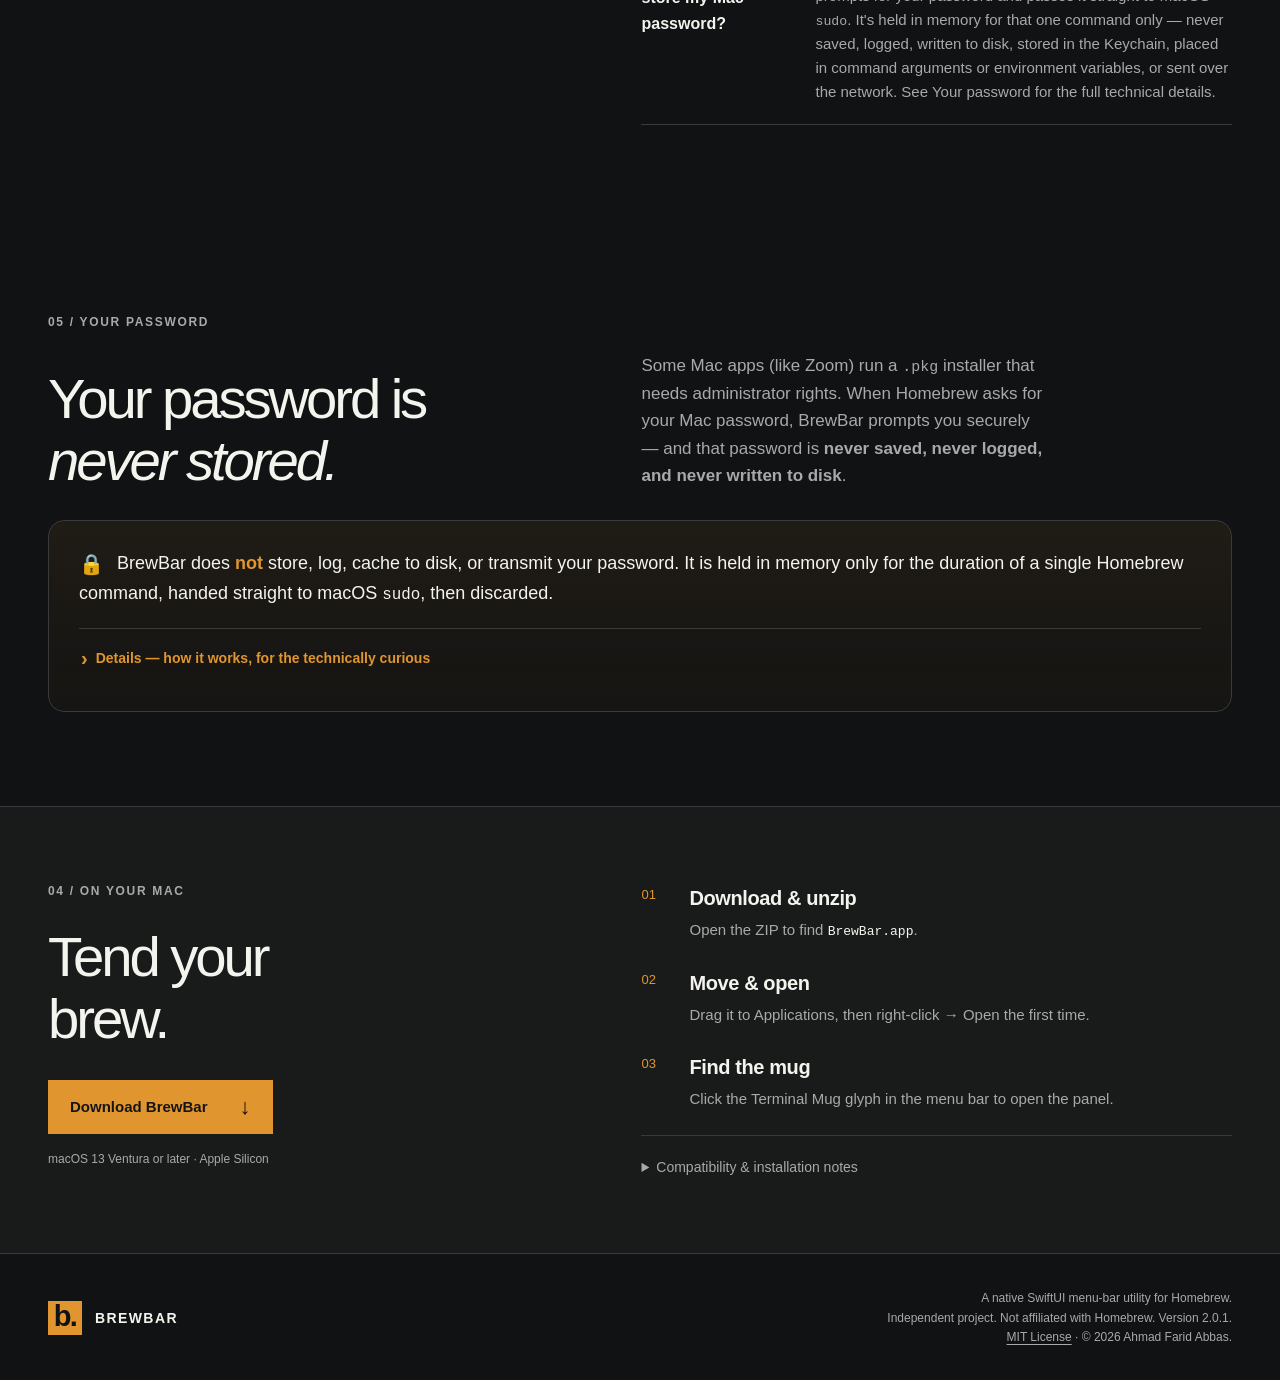
==== commit d602f25b: "BrewBar 2.0.1: don't pop the download bar for brew's API metadata JSON during brew info; release v2." ====
--- a/docs/index.html
+++ b/docs/index.html
@@ -56,7 +56,7 @@
     "description": "A native SwiftUI menu-bar app for Homebrew on macOS. Run maintenance, browse installed packages, search & install formulae and casks, and manage updates from the menu bar with a live command console — no Terminal required.",
     "url": "https://ahmadfaridabbas.github.io/brewbar/",
     "downloadUrl": "https://github.com/ahmadfaridabbas/brewbar/releases/latest",
-    "softwareVersion": "2.0",
+    "softwareVersion": "2.0.1",
     "image": "https://ahmadfaridabbas.github.io/brewbar/assets/og-image.png",
     "screenshot": "https://ahmadfaridabbas.github.io/brewbar/assets/hero.png",
     "license": "https://github.com/ahmadfaridabbas/brewbar/blob/main/LICENSE",
@@ -122,7 +122,7 @@
 </header>
 <main id="main">
   <section class="hero wrap" aria-labelledby="hero-title">
-    <div class="hero-copy"><p class="eyebrow"><span class="square" aria-hidden="true"></span> A HOMEBREW MENU-BAR APP FOR MAC</p><h1 id="hero-title">A little care<br>for your <em>Homebrew.</em></h1><p class="intro">BrewBar is a native <strong>Homebrew GUI for Mac</strong> that lives in your menu bar. Update, upgrade, and clean up Homebrew, browse installed packages, and search &amp; install new ones — with live output and no Terminal.</p><a class="button" href="downloads/BrewBar-2.0.zip" download data-track="download" data-location="hero">Download for macOS <span aria-hidden="true">↓</span></a><p class="requirements">v2.0 &nbsp; / &nbsp; macOS 13+ &nbsp; / &nbsp; Apple Silicon</p></div>
+    <div class="hero-copy"><p class="eyebrow"><span class="square" aria-hidden="true"></span> A HOMEBREW MENU-BAR APP FOR MAC</p><h1 id="hero-title">A little care<br>for your <em>Homebrew.</em></h1><p class="intro">BrewBar is a native <strong>Homebrew GUI for Mac</strong> that lives in your menu bar. Update, upgrade, and clean up Homebrew, browse installed packages, and search &amp; install new ones — with live output and no Terminal.</p><a class="button" href="downloads/BrewBar-2.0.1.zip" download data-track="download" data-location="hero">Download for macOS <span aria-hidden="true">↓</span></a><p class="requirements">v2.0.1 &nbsp; / &nbsp; macOS 13+ &nbsp; / &nbsp; Apple Silicon</p></div>
     <figure class="hero-figure"><img src="assets/hero.png" width="560" height="680" alt="BrewBar dashboard in dark mode showing the maintenance actions grid and command console"><figcaption><span>01 / MAINTENANCE</span><span>Dark appearance</span></figcaption></figure>
   </section>
   <div class="feature-strip wrap"><span>Native SwiftUI menu-bar app</span><span>Search &amp; install packages</span><span>System · Light · Dark · Papery</span><span>No Terminal required</span></div>
@@ -191,9 +191,9 @@
       </details>
     </div>
   </section>
-  <section id="install" class="install-section"><div class="wrap install-layout"><div><p class="eyebrow">04 / ON YOUR MAC</p><h2>Tend your<br>brew.</h2><a class="button" href="downloads/BrewBar-2.0.zip" download data-track="download" data-location="install">Download BrewBar <span aria-hidden="true">↓</span></a><p class="requirements">macOS 13 Ventura or later · Apple Silicon</p></div><div><ol class="steps"><li><strong>Download &amp; unzip</strong><p>Open the ZIP to find <code>BrewBar.app</code>.</p></li><li><strong>Move &amp; open</strong><p>Drag it to Applications, then right-click → Open the first time.</p></li><li><strong>Find the mug</strong><p>Click the Terminal Mug glyph in the menu bar to open the panel.</p></li></ol><details><summary>Compatibility &amp; installation notes</summary><p>This build is ad-hoc signed and is not Apple-notarized. macOS may ask you to approve it in Privacy &amp; Security, or you can build locally from <code>src/</code> with <code>./build.sh</code>.</p><p>BrewBar needs an existing Homebrew install at <code>/opt/homebrew</code>. It reads your login environment to locate <code>brew</code> and shows the resolved path in the footer.</p><p>Optimized arm64 build and runner tests passed. Interactive UI and VoiceOver checks are recommended manually; the panel is a streaming console, not a full terminal.</p></details></div></div></section>
+  <section id="install" class="install-section"><div class="wrap install-layout"><div><p class="eyebrow">04 / ON YOUR MAC</p><h2>Tend your<br>brew.</h2><a class="button" href="downloads/BrewBar-2.0.1.zip" download data-track="download" data-location="install">Download BrewBar <span aria-hidden="true">↓</span></a><p class="requirements">macOS 13 Ventura or later · Apple Silicon</p></div><div><ol class="steps"><li><strong>Download &amp; unzip</strong><p>Open the ZIP to find <code>BrewBar.app</code>.</p></li><li><strong>Move &amp; open</strong><p>Drag it to Applications, then right-click → Open the first time.</p></li><li><strong>Find the mug</strong><p>Click the Terminal Mug glyph in the menu bar to open the panel.</p></li></ol><details><summary>Compatibility &amp; installation notes</summary><p>This build is ad-hoc signed and is not Apple-notarized. macOS may ask you to approve it in Privacy &amp; Security, or you can build locally from <code>src/</code> with <code>./build.sh</code>.</p><p>BrewBar needs an existing Homebrew install at <code>/opt/homebrew</code>. It reads your login environment to locate <code>brew</code> and shows the resolved path in the footer.</p><p>Optimized arm64 build and runner tests passed. Interactive UI and VoiceOver checks are recommended manually; the panel is a streaming console, not a full terminal.</p></details></div></div></section>
 </main>
-<footer class="wrap"><a class="brand" href="#"><span class="brand-mark" aria-hidden="true">b.</span> BREWBAR</a><p>A native SwiftUI menu-bar utility for Homebrew.<br>Independent project. Not affiliated with Homebrew. Version 2.0.<br><a href="https://github.com/ahmadfaridabbas/brewbar/blob/main/LICENSE">MIT License</a> · © 2026 Ahmad Farid Abbas.</p></footer>
+<footer class="wrap"><a class="brand" href="#"><span class="brand-mark" aria-hidden="true">b.</span> BREWBAR</a><p>A native SwiftUI menu-bar utility for Homebrew.<br>Independent project. Not affiliated with Homebrew. Version 2.0.1.<br><a href="https://github.com/ahmadfaridabbas/brewbar/blob/main/LICENSE">MIT License</a> · © 2026 Ahmad Farid Abbas.</p></footer>
 <dialog id="image-dialog" aria-labelledby="image-caption"><button id="close-dialog" type="button" aria-label="Close enlarged image">Close <span aria-hidden="true">×</span></button><img id="large-image" alt=""><p id="image-caption"></p></dialog>
 </body>
 </html>
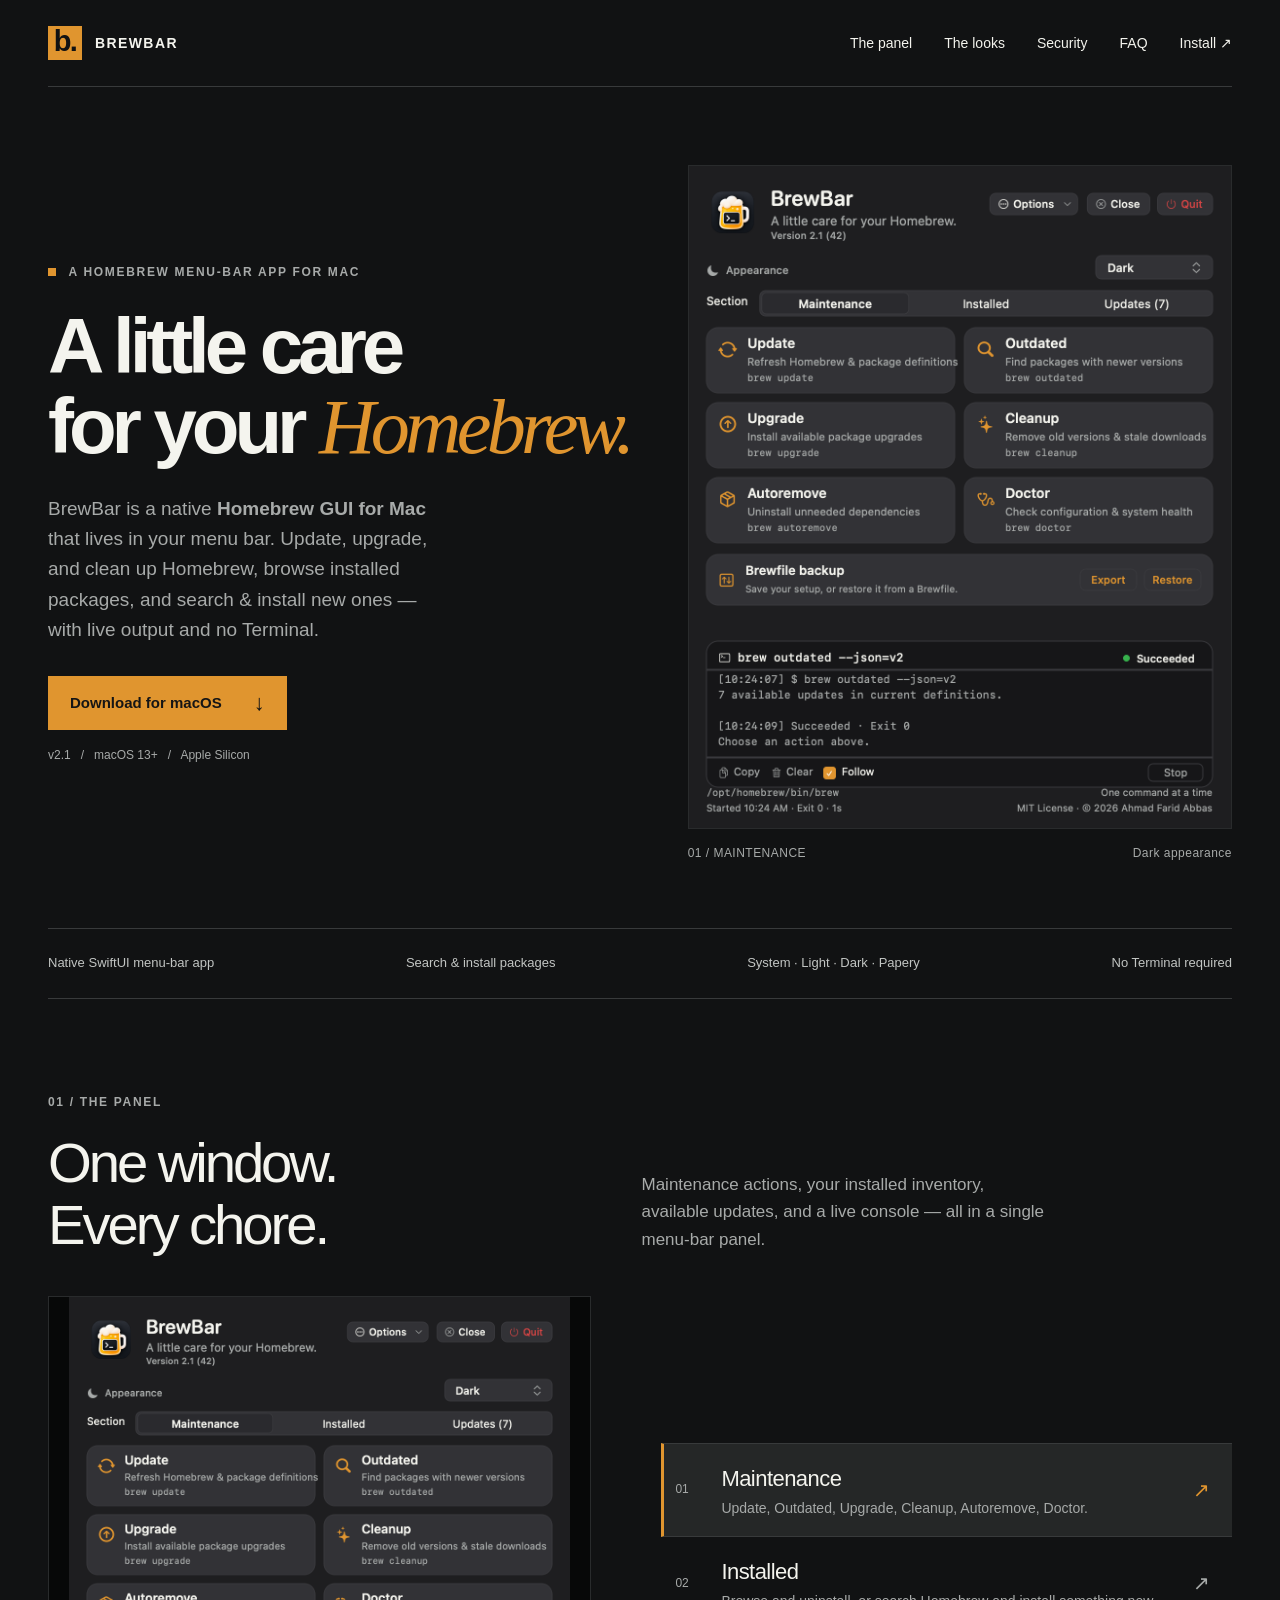
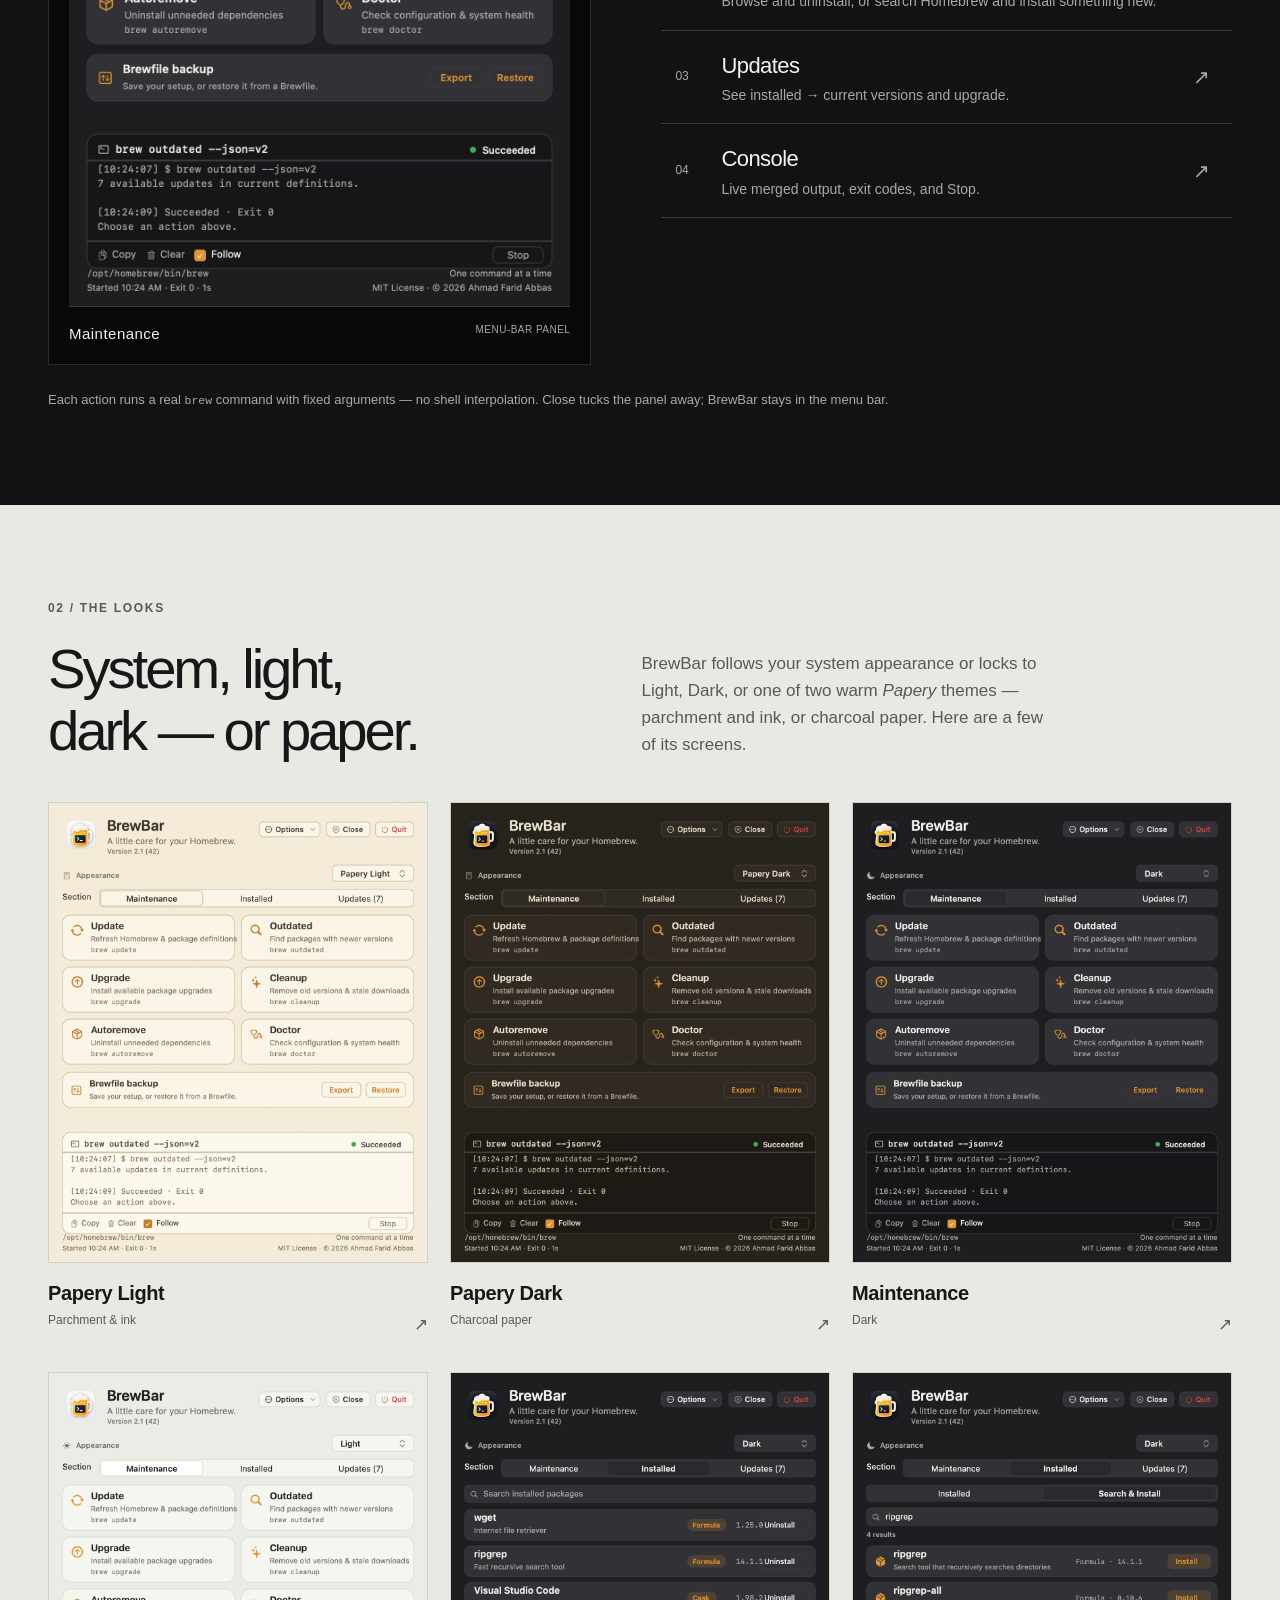
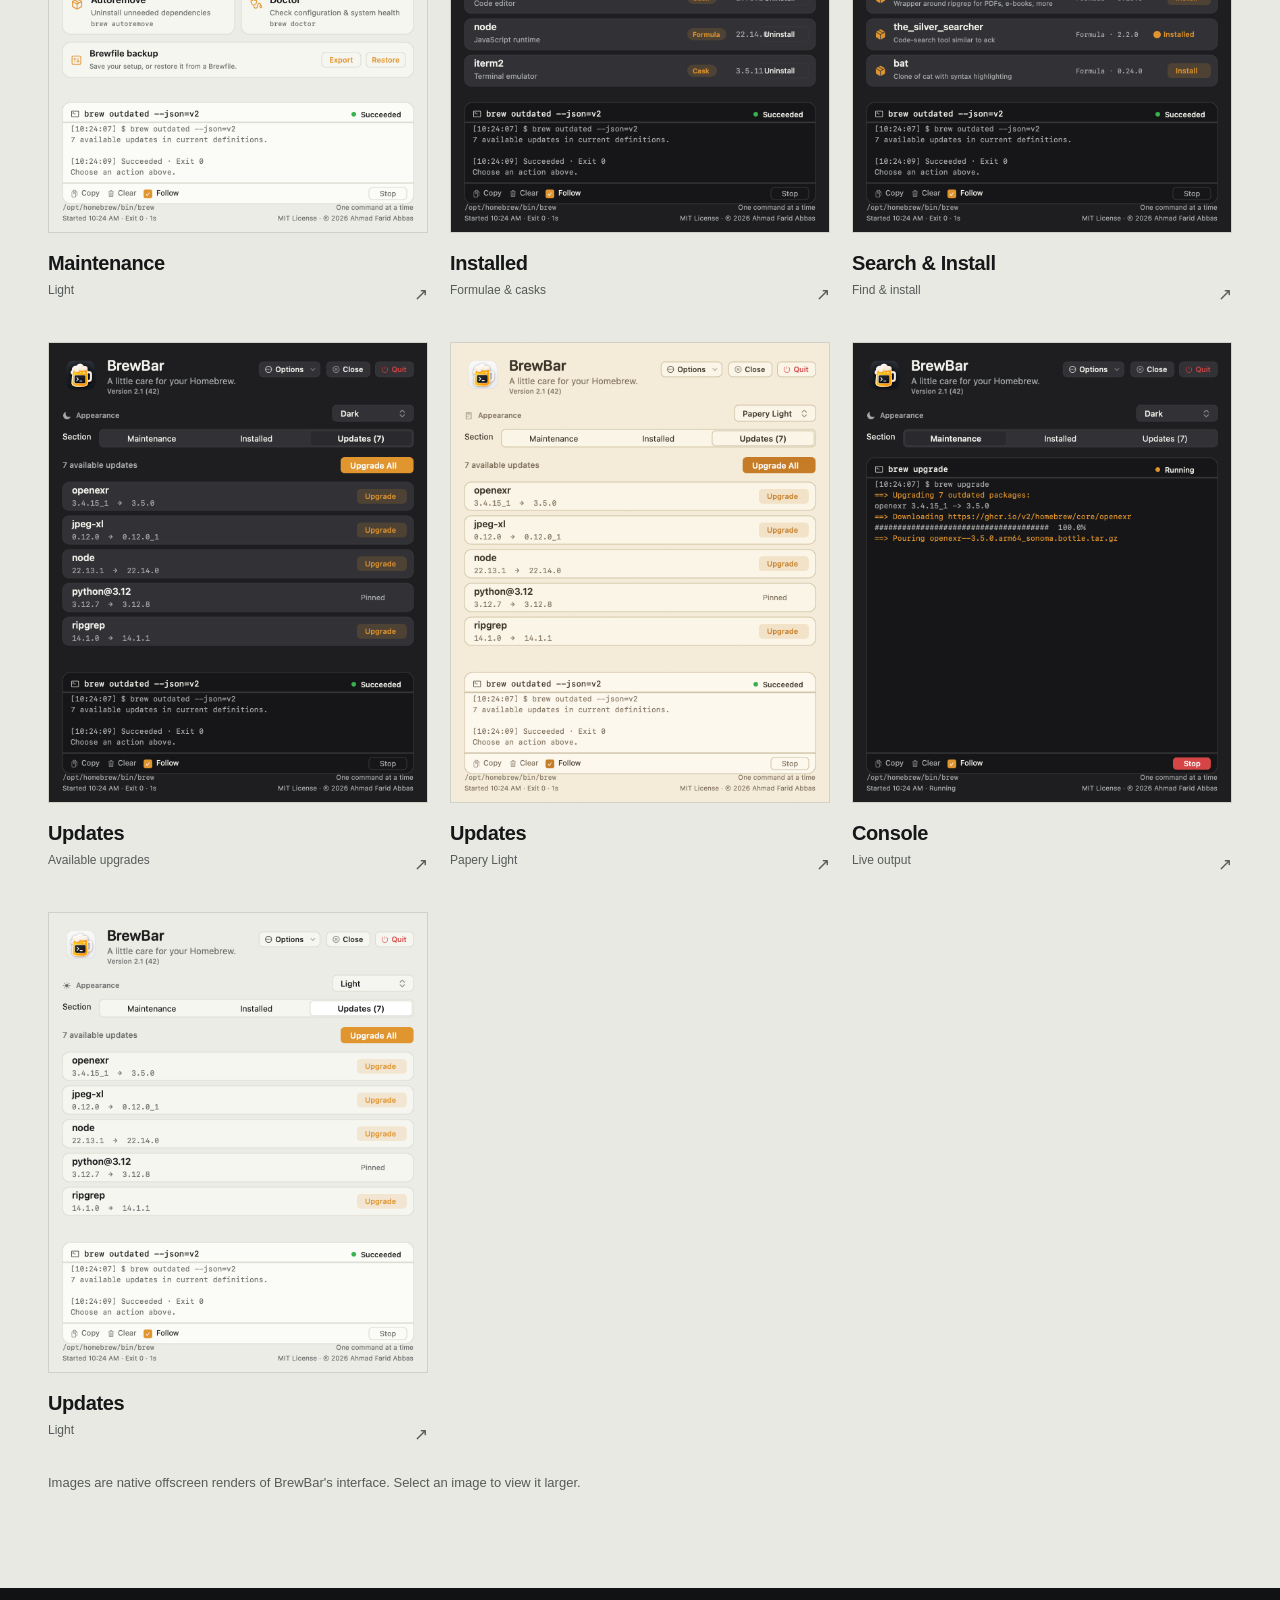
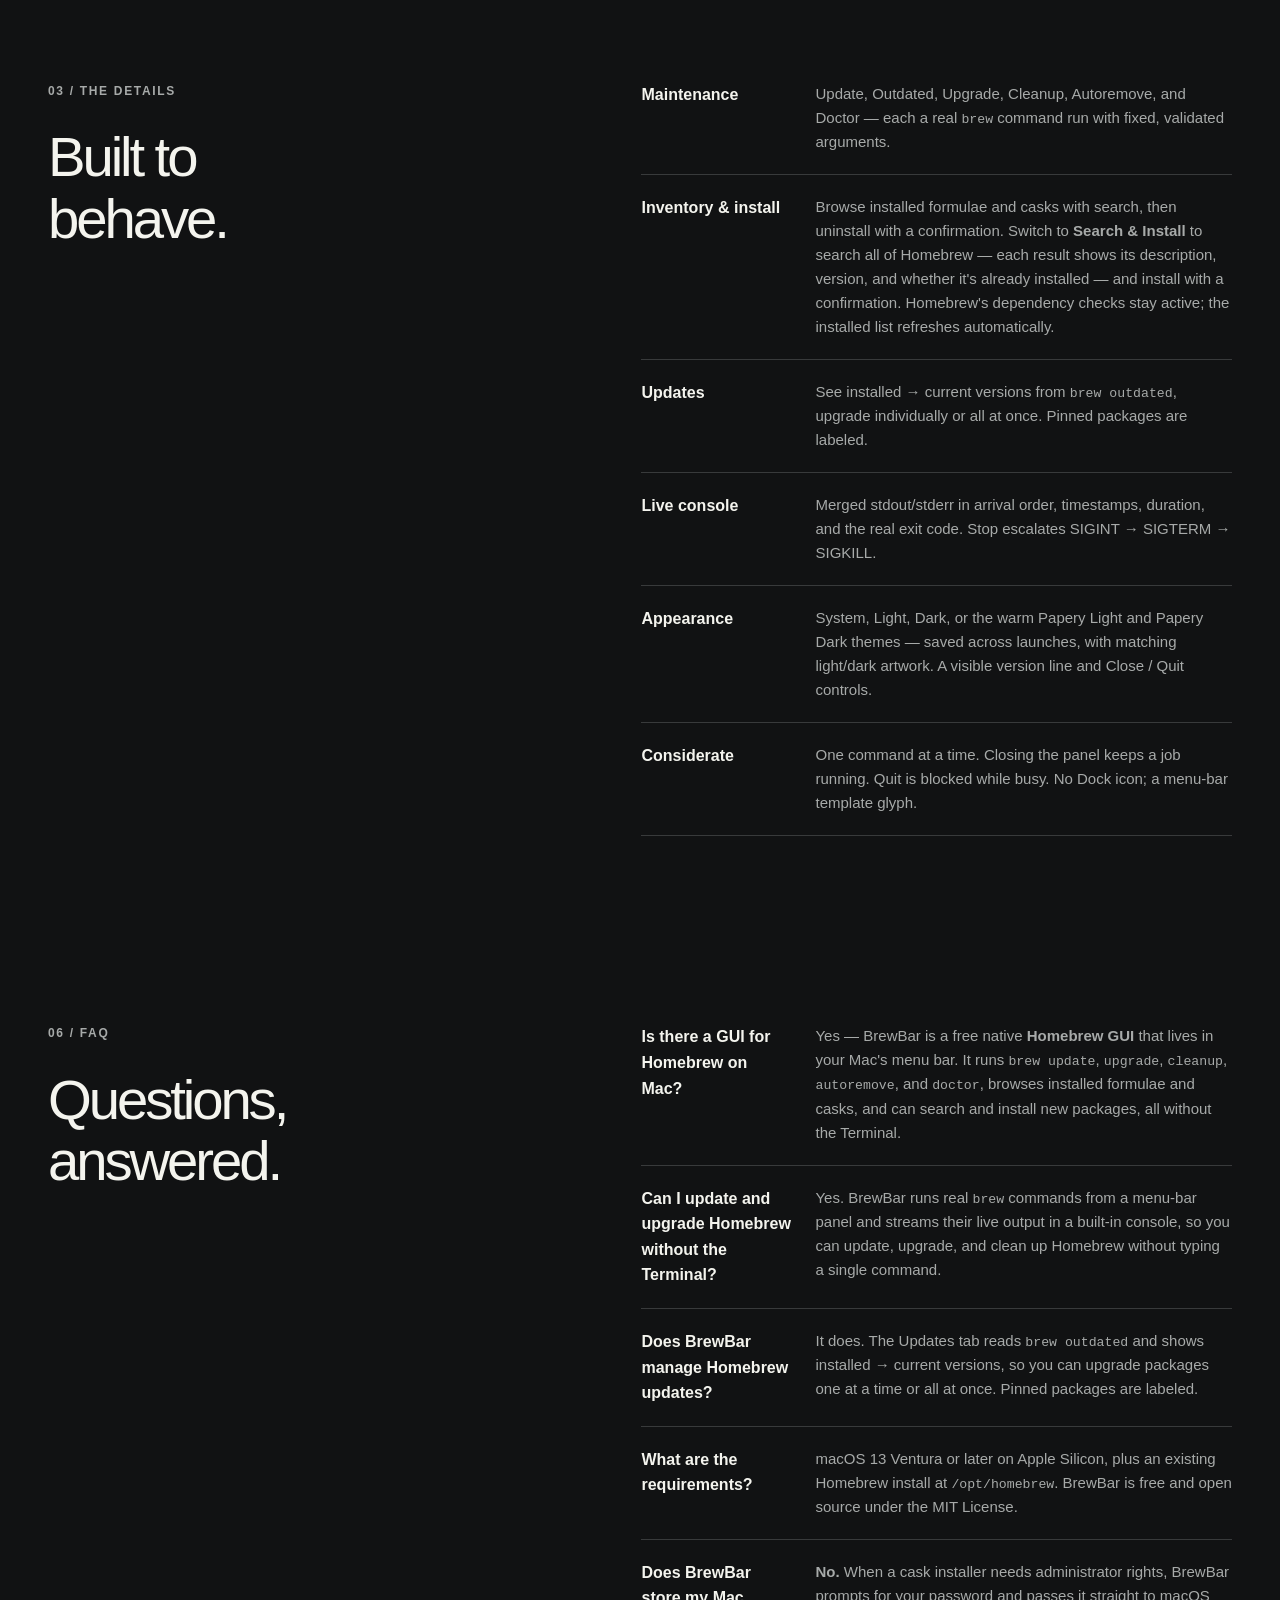
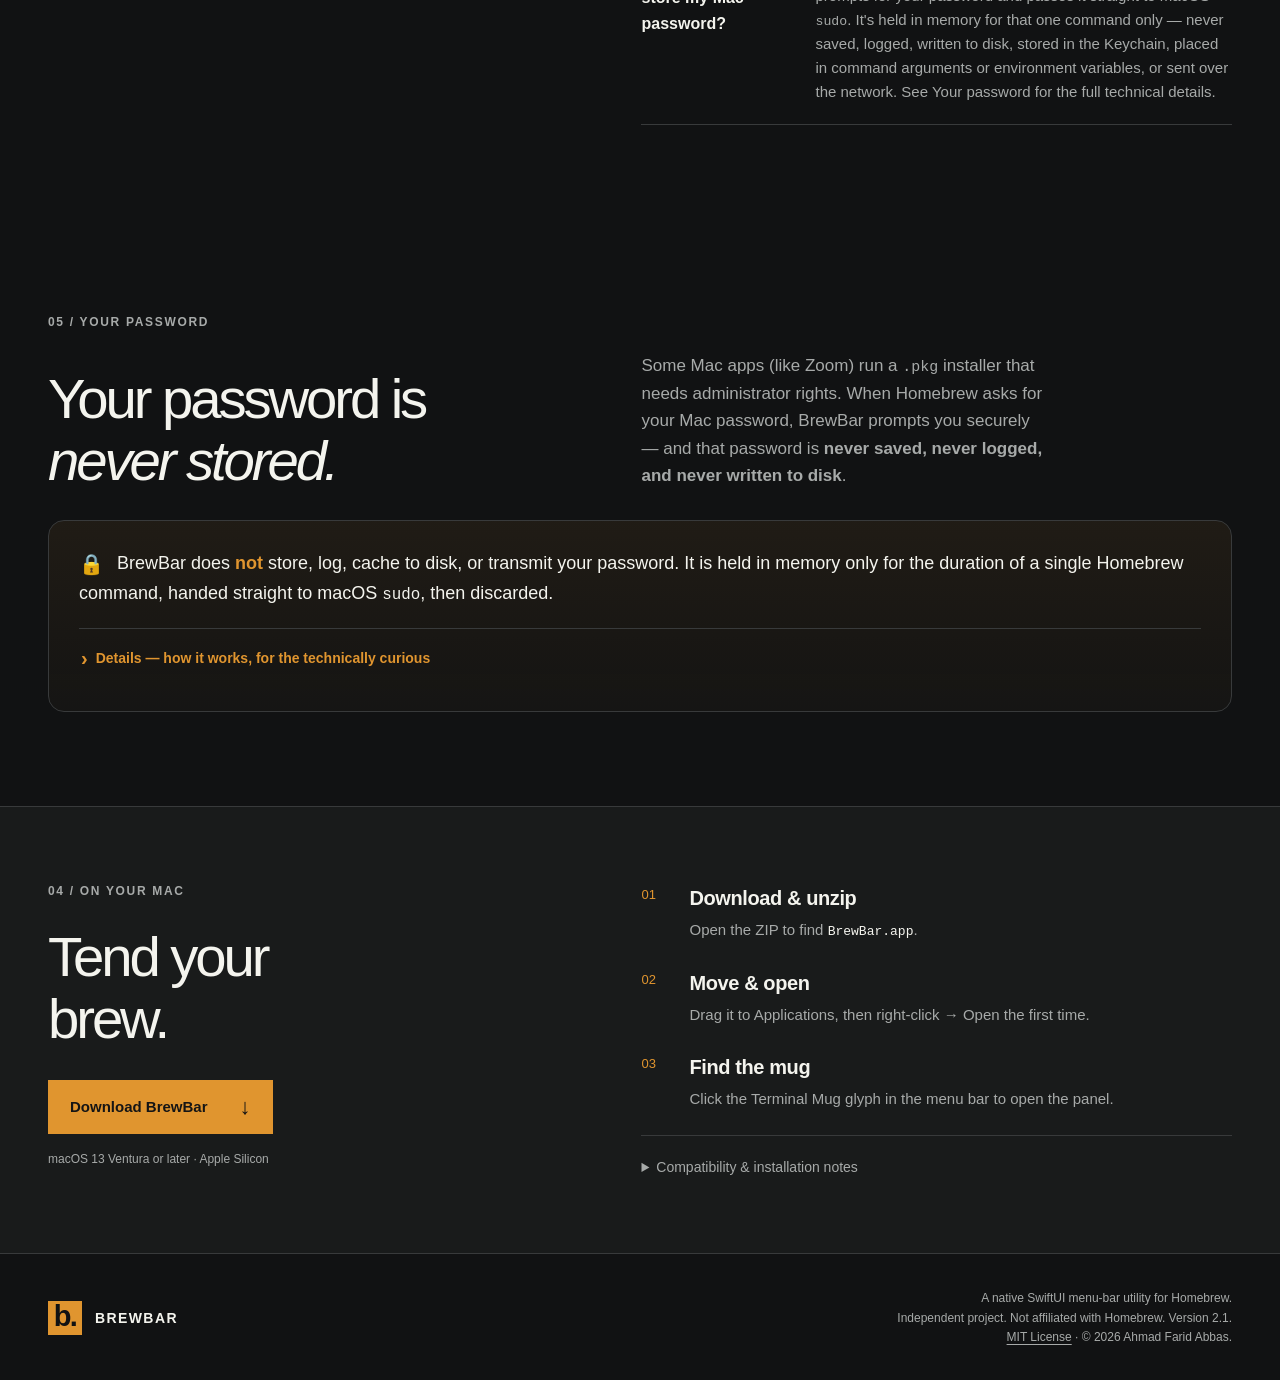
==== commit 0658892d: "BrewBar 2.1: add ✕ clear button to search fields (Search & Install, Installed filter, Updates search" ====
--- a/docs/index.html
+++ b/docs/index.html
@@ -56,7 +56,7 @@
     "description": "A native SwiftUI menu-bar app for Homebrew on macOS. Run maintenance, browse installed packages, search & install formulae and casks, and manage updates from the menu bar with a live command console — no Terminal required.",
     "url": "https://ahmadfaridabbas.github.io/brewbar/",
     "downloadUrl": "https://github.com/ahmadfaridabbas/brewbar/releases/latest",
-    "softwareVersion": "2.0.1",
+    "softwareVersion": "2.1",
     "image": "https://ahmadfaridabbas.github.io/brewbar/assets/og-image.png",
     "screenshot": "https://ahmadfaridabbas.github.io/brewbar/assets/hero.png",
     "license": "https://github.com/ahmadfaridabbas/brewbar/blob/main/LICENSE",
@@ -122,7 +122,7 @@
 </header>
 <main id="main">
   <section class="hero wrap" aria-labelledby="hero-title">
-    <div class="hero-copy"><p class="eyebrow"><span class="square" aria-hidden="true"></span> A HOMEBREW MENU-BAR APP FOR MAC</p><h1 id="hero-title">A little care<br>for your <em>Homebrew.</em></h1><p class="intro">BrewBar is a native <strong>Homebrew GUI for Mac</strong> that lives in your menu bar. Update, upgrade, and clean up Homebrew, browse installed packages, and search &amp; install new ones — with live output and no Terminal.</p><a class="button" href="downloads/BrewBar-2.0.1.zip" download data-track="download" data-location="hero">Download for macOS <span aria-hidden="true">↓</span></a><p class="requirements">v2.0.1 &nbsp; / &nbsp; macOS 13+ &nbsp; / &nbsp; Apple Silicon</p></div>
+    <div class="hero-copy"><p class="eyebrow"><span class="square" aria-hidden="true"></span> A HOMEBREW MENU-BAR APP FOR MAC</p><h1 id="hero-title">A little care<br>for your <em>Homebrew.</em></h1><p class="intro">BrewBar is a native <strong>Homebrew GUI for Mac</strong> that lives in your menu bar. Update, upgrade, and clean up Homebrew, browse installed packages, and search &amp; install new ones — with live output and no Terminal.</p><a class="button" href="downloads/BrewBar-2.1.zip" download data-track="download" data-location="hero">Download for macOS <span aria-hidden="true">↓</span></a><p class="requirements">v2.1 &nbsp; / &nbsp; macOS 13+ &nbsp; / &nbsp; Apple Silicon</p></div>
     <figure class="hero-figure"><img src="assets/hero.png" width="560" height="680" alt="BrewBar dashboard in dark mode showing the maintenance actions grid and command console"><figcaption><span>01 / MAINTENANCE</span><span>Dark appearance</span></figcaption></figure>
   </section>
   <div class="feature-strip wrap"><span>Native SwiftUI menu-bar app</span><span>Search &amp; install packages</span><span>System · Light · Dark · Papery</span><span>No Terminal required</span></div>
@@ -191,9 +191,9 @@
       </details>
     </div>
   </section>
-  <section id="install" class="install-section"><div class="wrap install-layout"><div><p class="eyebrow">04 / ON YOUR MAC</p><h2>Tend your<br>brew.</h2><a class="button" href="downloads/BrewBar-2.0.1.zip" download data-track="download" data-location="install">Download BrewBar <span aria-hidden="true">↓</span></a><p class="requirements">macOS 13 Ventura or later · Apple Silicon</p></div><div><ol class="steps"><li><strong>Download &amp; unzip</strong><p>Open the ZIP to find <code>BrewBar.app</code>.</p></li><li><strong>Move &amp; open</strong><p>Drag it to Applications, then right-click → Open the first time.</p></li><li><strong>Find the mug</strong><p>Click the Terminal Mug glyph in the menu bar to open the panel.</p></li></ol><details><summary>Compatibility &amp; installation notes</summary><p>This build is ad-hoc signed and is not Apple-notarized. macOS may ask you to approve it in Privacy &amp; Security, or you can build locally from <code>src/</code> with <code>./build.sh</code>.</p><p>BrewBar needs an existing Homebrew install at <code>/opt/homebrew</code>. It reads your login environment to locate <code>brew</code> and shows the resolved path in the footer.</p><p>Optimized arm64 build and runner tests passed. Interactive UI and VoiceOver checks are recommended manually; the panel is a streaming console, not a full terminal.</p></details></div></div></section>
+  <section id="install" class="install-section"><div class="wrap install-layout"><div><p class="eyebrow">04 / ON YOUR MAC</p><h2>Tend your<br>brew.</h2><a class="button" href="downloads/BrewBar-2.1.zip" download data-track="download" data-location="install">Download BrewBar <span aria-hidden="true">↓</span></a><p class="requirements">macOS 13 Ventura or later · Apple Silicon</p></div><div><ol class="steps"><li><strong>Download &amp; unzip</strong><p>Open the ZIP to find <code>BrewBar.app</code>.</p></li><li><strong>Move &amp; open</strong><p>Drag it to Applications, then right-click → Open the first time.</p></li><li><strong>Find the mug</strong><p>Click the Terminal Mug glyph in the menu bar to open the panel.</p></li></ol><details><summary>Compatibility &amp; installation notes</summary><p>This build is ad-hoc signed and is not Apple-notarized. macOS may ask you to approve it in Privacy &amp; Security, or you can build locally from <code>src/</code> with <code>./build.sh</code>.</p><p>BrewBar needs an existing Homebrew install at <code>/opt/homebrew</code>. It reads your login environment to locate <code>brew</code> and shows the resolved path in the footer.</p><p>Optimized arm64 build and runner tests passed. Interactive UI and VoiceOver checks are recommended manually; the panel is a streaming console, not a full terminal.</p></details></div></div></section>
 </main>
-<footer class="wrap"><a class="brand" href="#"><span class="brand-mark" aria-hidden="true">b.</span> BREWBAR</a><p>A native SwiftUI menu-bar utility for Homebrew.<br>Independent project. Not affiliated with Homebrew. Version 2.0.1.<br><a href="https://github.com/ahmadfaridabbas/brewbar/blob/main/LICENSE">MIT License</a> · © 2026 Ahmad Farid Abbas.</p></footer>
+<footer class="wrap"><a class="brand" href="#"><span class="brand-mark" aria-hidden="true">b.</span> BREWBAR</a><p>A native SwiftUI menu-bar utility for Homebrew.<br>Independent project. Not affiliated with Homebrew. Version 2.1.<br><a href="https://github.com/ahmadfaridabbas/brewbar/blob/main/LICENSE">MIT License</a> · © 2026 Ahmad Farid Abbas.</p></footer>
 <dialog id="image-dialog" aria-labelledby="image-caption"><button id="close-dialog" type="button" aria-label="Close enlarged image">Close <span aria-hidden="true">×</span></button><img id="large-image" alt=""><p id="image-caption"></p></dialog>
 </body>
 </html>
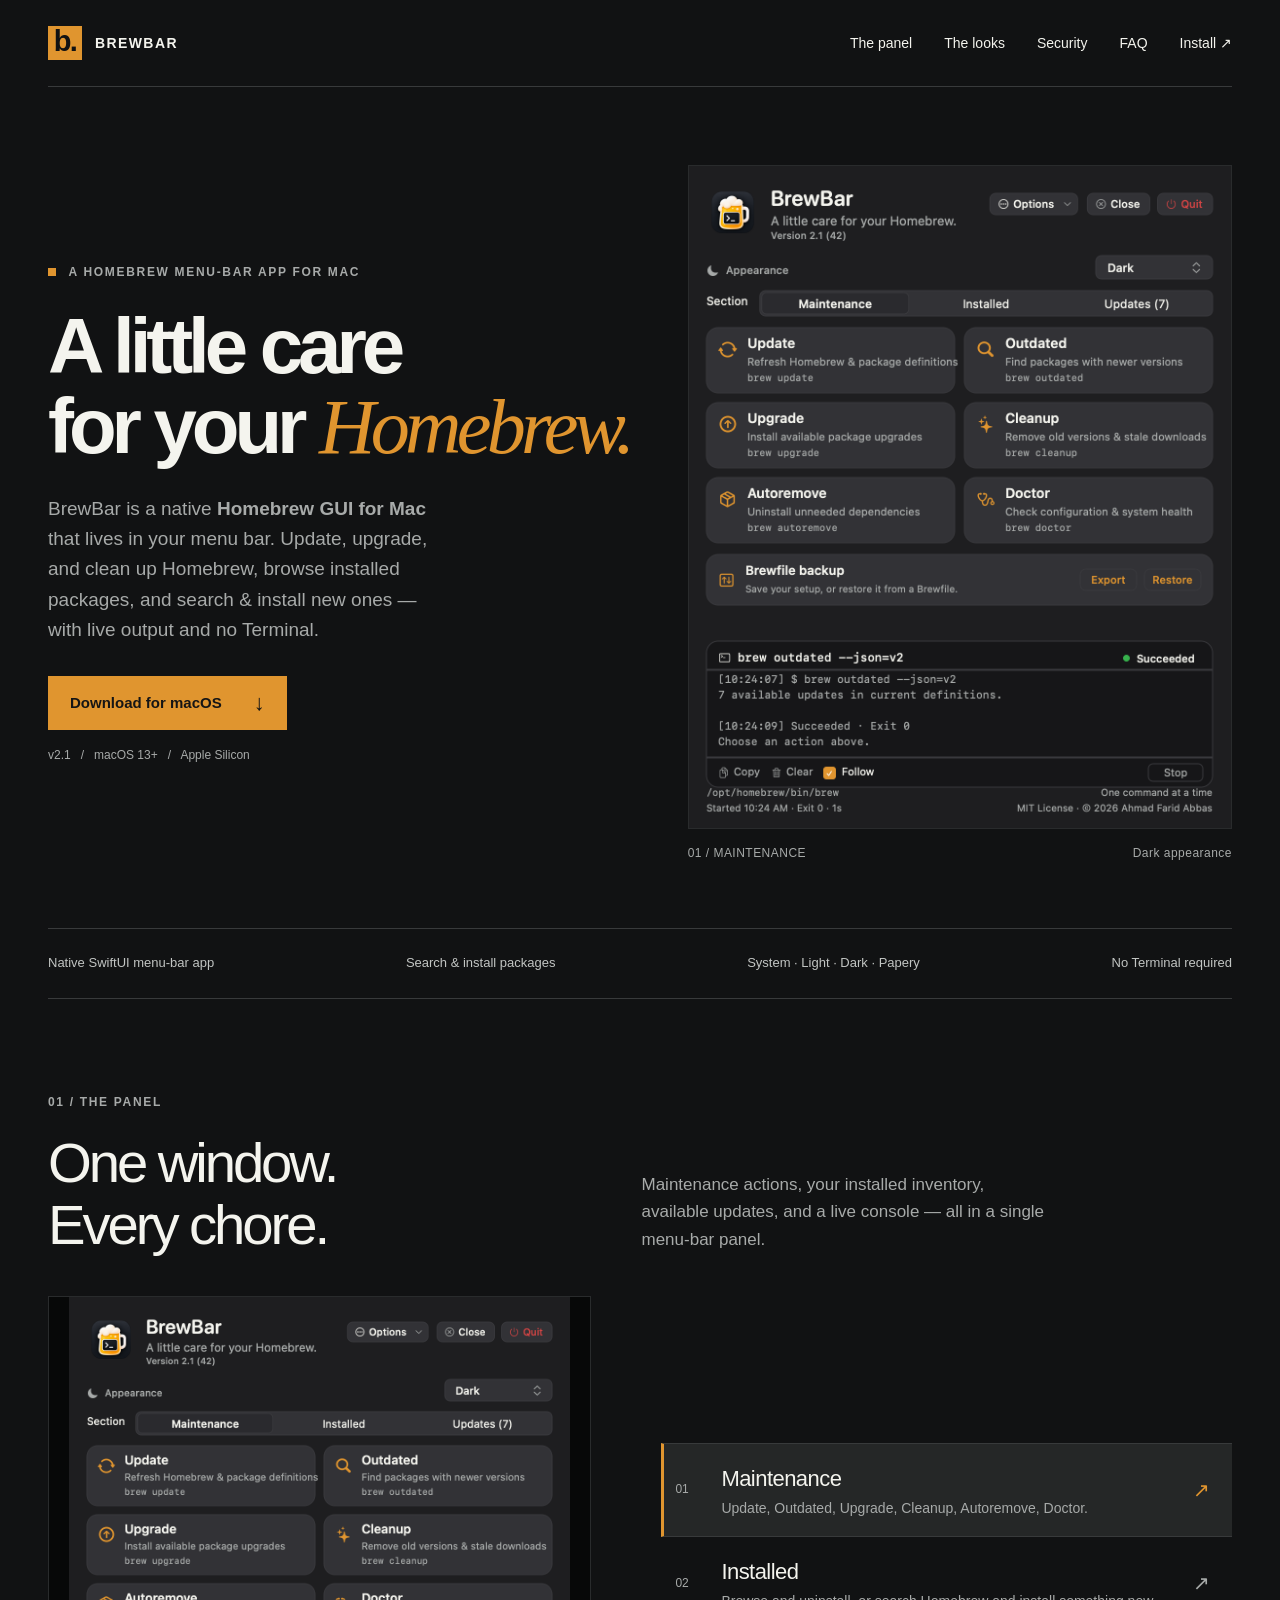
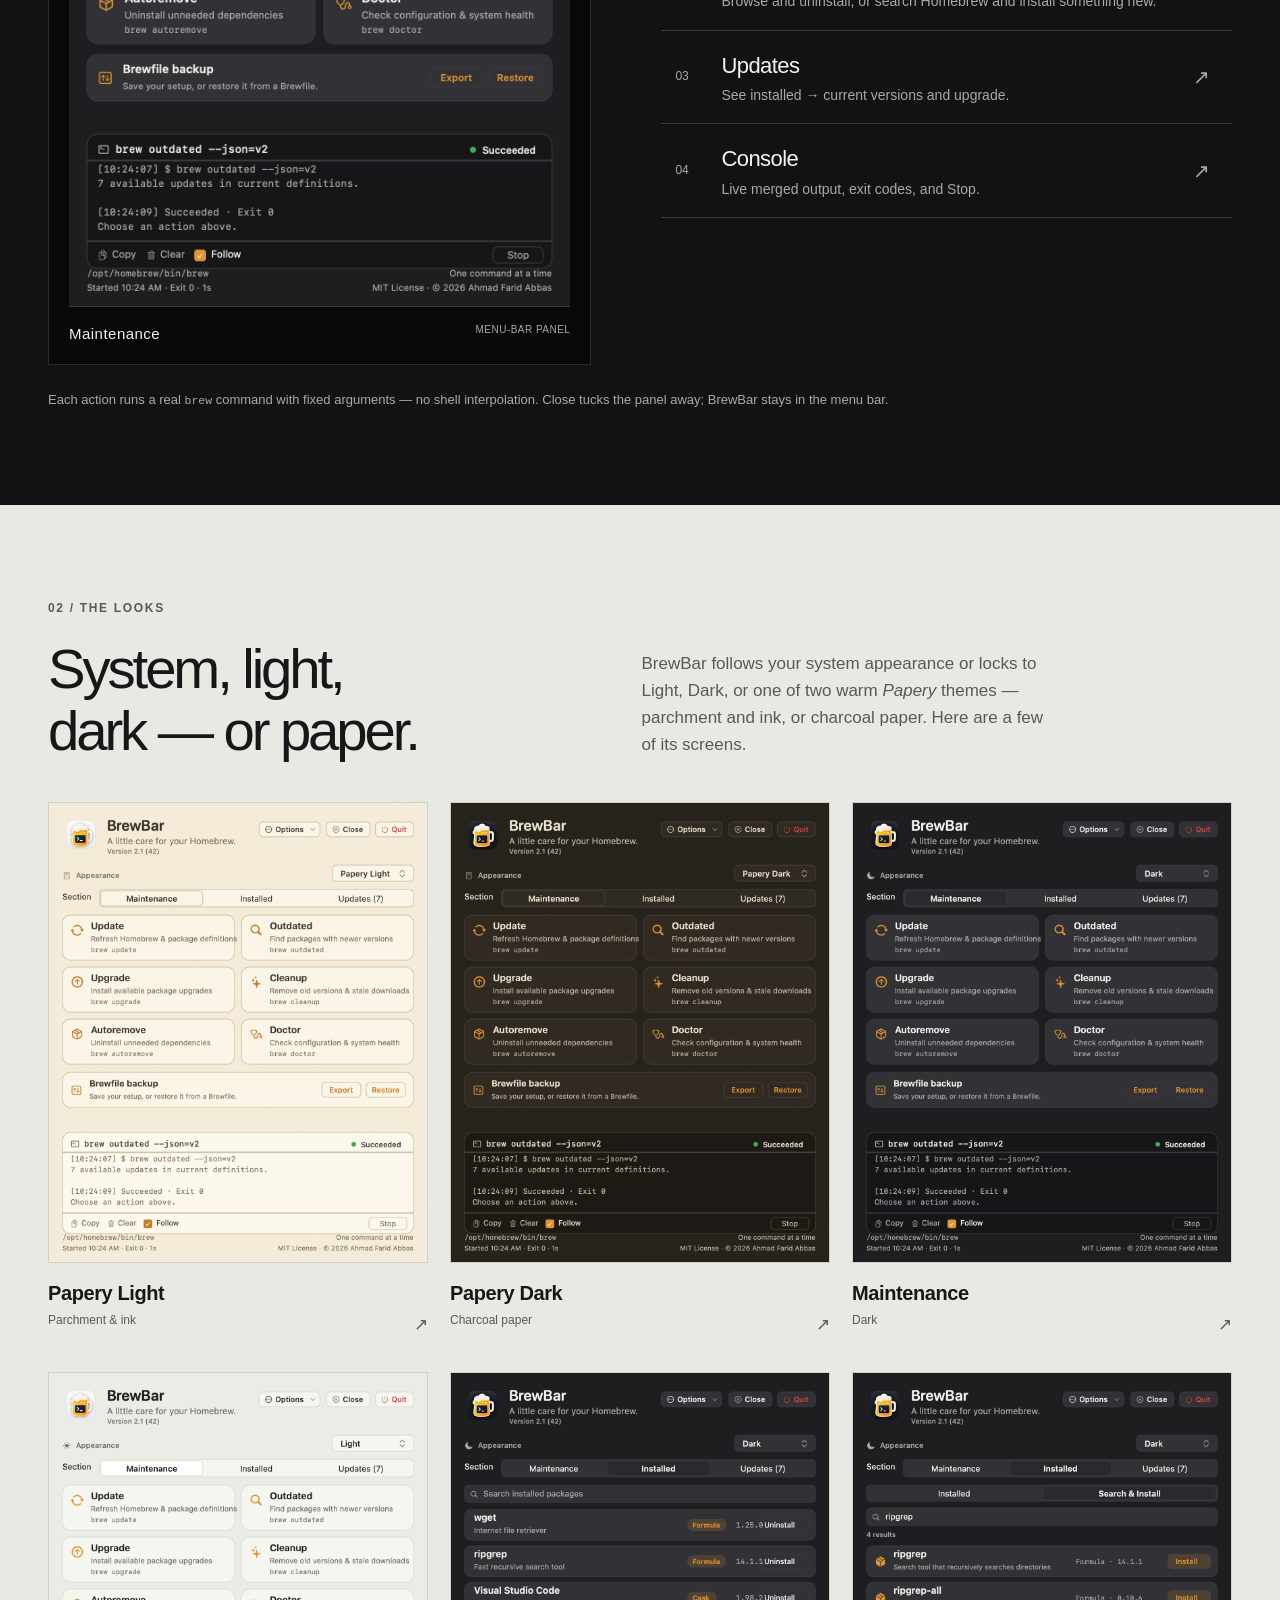
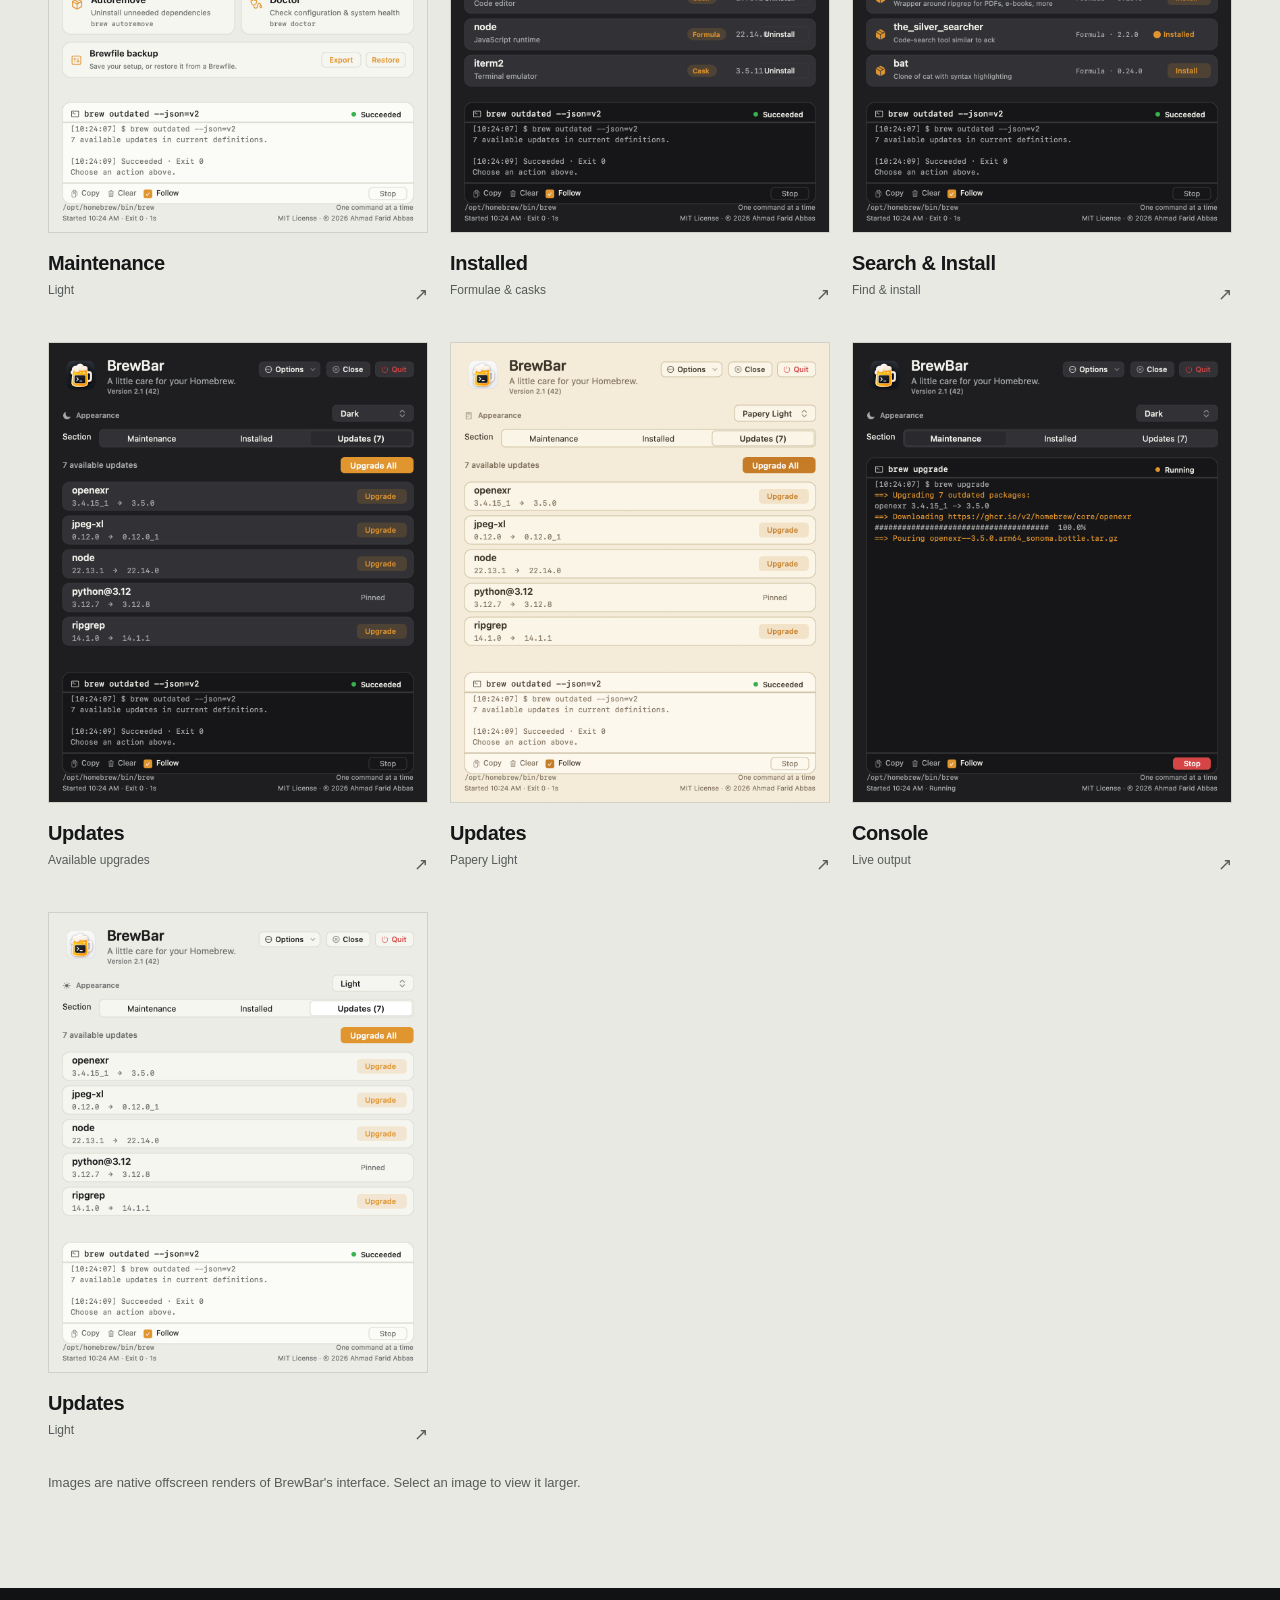
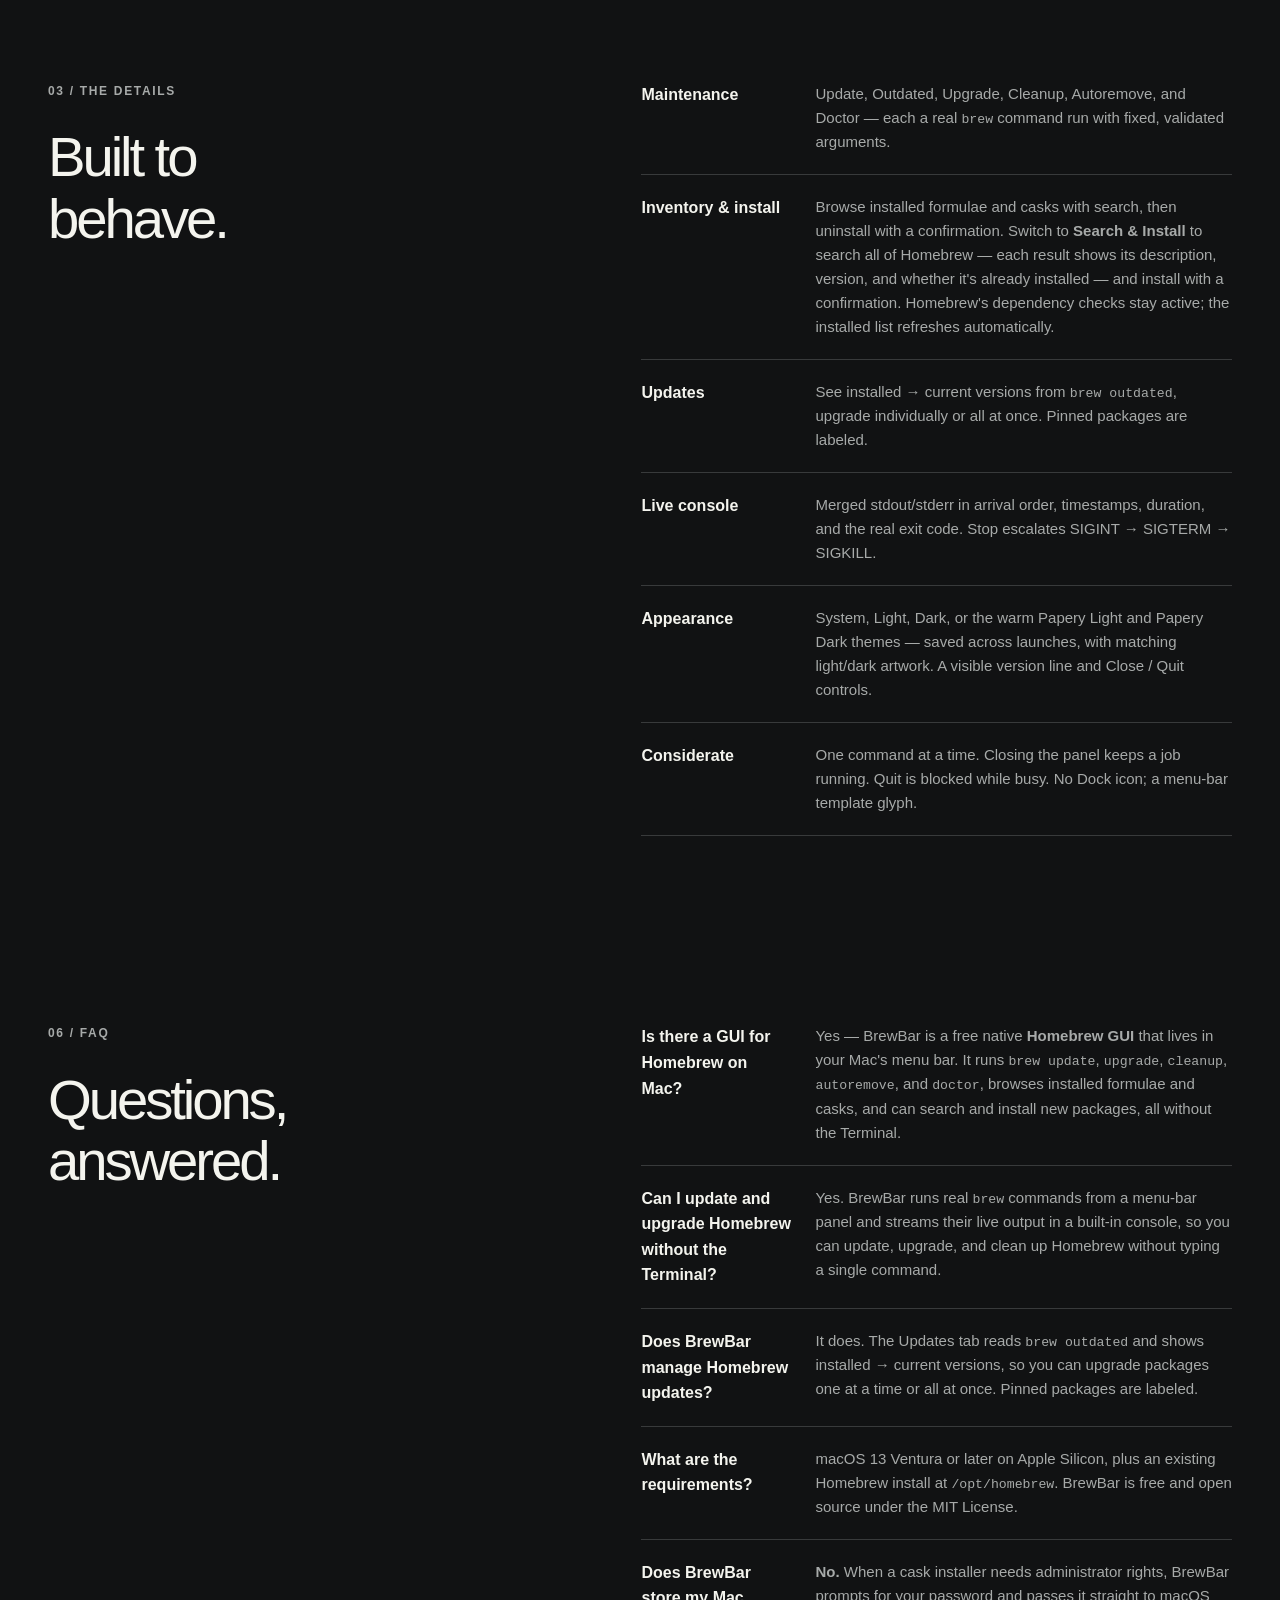
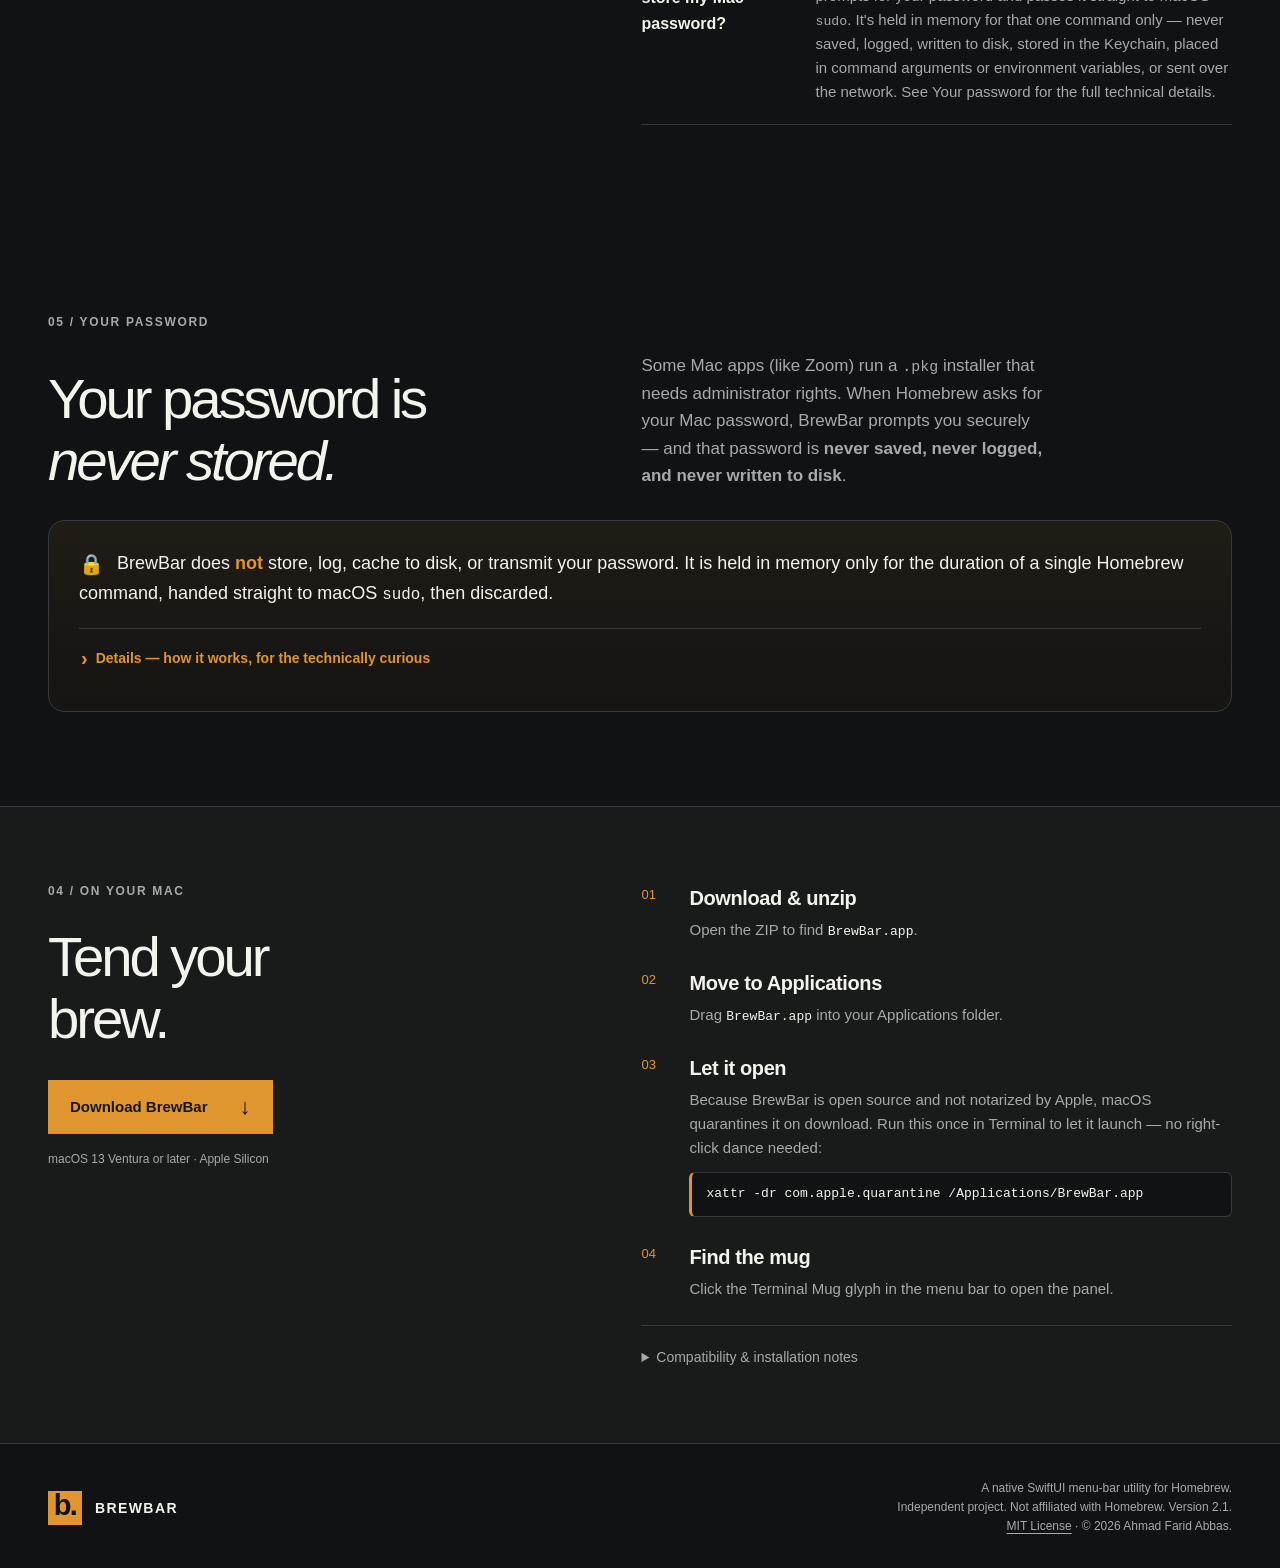
==== commit 6fb0d7ab: "Website: add first-launch quarantine-clear command to install steps" ====
--- a/docs/index.html
+++ b/docs/index.html
@@ -17,17 +17,17 @@
   <meta name="keywords" content="Homebrew GUI, Homebrew GUI Mac, Homebrew menu bar app, Homebrew manager, manage Homebrew updates, brew upgrade GUI, Homebrew without Terminal, brew cleanup app, macOS package manager GUI, Homebrew app">
   <meta name="author" content="Ahmad Farid Abbas">
   <meta name="robots" content="index, follow, max-image-preview:large">
-  <meta name="google-site-verification" content="8rJFEDn6W0D3U7cciCwkIWqi8UVI8Bhf46JrbnhMLbw">
+  <meta name="google-site-verification" content="me9sOqa6BPetI9Rmm03LftkWyIziNRQENmI9tUFADq4">
   <meta name="theme-color" content="#111213">
-  <link rel="canonical" href="https://ahmadfaridabbas.github.io/brewbar/">
+  <link rel="canonical" href="https://brewbar.netlify.app/">
 
   <!-- Open Graph -->
   <meta property="og:type" content="website">
   <meta property="og:site_name" content="BrewBar">
   <meta property="og:title" content="BrewBar — Homebrew GUI &amp; Menu-Bar Manager for Mac">
   <meta property="og:description" content="A native SwiftUI menu-bar app to run Homebrew maintenance, browse installed packages, and manage updates on your Mac — no Terminal required.">
-  <meta property="og:url" content="https://ahmadfaridabbas.github.io/brewbar/">
-  <meta property="og:image" content="https://ahmadfaridabbas.github.io/brewbar/assets/og-image.png">
+  <meta property="og:url" content="https://brewbar.netlify.app/">
+  <meta property="og:image" content="https://brewbar.netlify.app/assets/og-image.png">
   <meta property="og:image:width" content="1200">
   <meta property="og:image:height" content="630">
   <meta property="og:image:alt" content="BrewBar, a Homebrew menu-bar app for Mac, shown in dark mode">
@@ -37,7 +37,7 @@
   <meta name="twitter:card" content="summary_large_image">
   <meta name="twitter:title" content="BrewBar — Homebrew GUI &amp; Menu-Bar Manager for Mac">
   <meta name="twitter:description" content="Update, upgrade, and clean up Homebrew from the menu bar. Browse installed packages and manage updates — no Terminal required.">
-  <meta name="twitter:image" content="https://ahmadfaridabbas.github.io/brewbar/assets/og-image.png">
+  <meta name="twitter:image" content="https://brewbar.netlify.app/assets/og-image.png">
 
   <link rel="icon" type="image/png" sizes="32x32" href="assets/favicon-32.png">
   <link rel="icon" type="image/png" sizes="16x16" href="assets/favicon-16.png">
@@ -54,11 +54,11 @@
     "applicationCategory": "DeveloperApplication",
     "applicationSubCategory": "Package Manager GUI",
     "description": "A native SwiftUI menu-bar app for Homebrew on macOS. Run maintenance, browse installed packages, search & install formulae and casks, and manage updates from the menu bar with a live command console — no Terminal required.",
-    "url": "https://ahmadfaridabbas.github.io/brewbar/",
+    "url": "https://brewbar.netlify.app/",
     "downloadUrl": "https://github.com/ahmadfaridabbas/brewbar/releases/latest",
     "softwareVersion": "2.1",
-    "image": "https://ahmadfaridabbas.github.io/brewbar/assets/og-image.png",
-    "screenshot": "https://ahmadfaridabbas.github.io/brewbar/assets/hero.png",
+    "image": "https://brewbar.netlify.app/assets/og-image.png",
+    "screenshot": "https://brewbar.netlify.app/assets/hero.png",
     "license": "https://github.com/ahmadfaridabbas/brewbar/blob/main/LICENSE",
     "processorRequirements": "Apple Silicon",
     "author": {
@@ -191,7 +191,7 @@
       </details>
     </div>
   </section>
-  <section id="install" class="install-section"><div class="wrap install-layout"><div><p class="eyebrow">04 / ON YOUR MAC</p><h2>Tend your<br>brew.</h2><a class="button" href="downloads/BrewBar-2.1.zip" download data-track="download" data-location="install">Download BrewBar <span aria-hidden="true">↓</span></a><p class="requirements">macOS 13 Ventura or later · Apple Silicon</p></div><div><ol class="steps"><li><strong>Download &amp; unzip</strong><p>Open the ZIP to find <code>BrewBar.app</code>.</p></li><li><strong>Move &amp; open</strong><p>Drag it to Applications, then right-click → Open the first time.</p></li><li><strong>Find the mug</strong><p>Click the Terminal Mug glyph in the menu bar to open the panel.</p></li></ol><details><summary>Compatibility &amp; installation notes</summary><p>This build is ad-hoc signed and is not Apple-notarized. macOS may ask you to approve it in Privacy &amp; Security, or you can build locally from <code>src/</code> with <code>./build.sh</code>.</p><p>BrewBar needs an existing Homebrew install at <code>/opt/homebrew</code>. It reads your login environment to locate <code>brew</code> and shows the resolved path in the footer.</p><p>Optimized arm64 build and runner tests passed. Interactive UI and VoiceOver checks are recommended manually; the panel is a streaming console, not a full terminal.</p></details></div></div></section>
+  <section id="install" class="install-section"><div class="wrap install-layout"><div><p class="eyebrow">04 / ON YOUR MAC</p><h2>Tend your<br>brew.</h2><a class="button" href="downloads/BrewBar-2.1.zip" download data-track="download" data-location="install">Download BrewBar <span aria-hidden="true">↓</span></a><p class="requirements">macOS 13 Ventura or later · Apple Silicon</p></div><div><ol class="steps"><li><strong>Download &amp; unzip</strong><p>Open the ZIP to find <code>BrewBar.app</code>.</p></li><li><strong>Move to Applications</strong><p>Drag <code>BrewBar.app</code> into your Applications folder.</p></li><li><strong>Let it open</strong><p>Because BrewBar is open source and not notarized by Apple, macOS quarantines it on download. Run this once in Terminal to let it launch — no right-click dance needed:</p><p class="first-launch"><code>xattr -dr com.apple.quarantine /Applications/BrewBar.app</code></p></li><li><strong>Find the mug</strong><p>Click the Terminal Mug glyph in the menu bar to open the panel.</p></li></ol><details><summary>Compatibility &amp; installation notes</summary><p>This build is ad-hoc signed and is not Apple-notarized. The command above clears macOS's quarantine flag so the app opens cleanly; alternatively you can right-click → Open the first time, approve it in Privacy &amp; Security, or build locally from <code>src/</code> with <code>./build.sh</code>.</p><p>BrewBar needs an existing Homebrew install at <code>/opt/homebrew</code>. It reads your login environment to locate <code>brew</code> and shows the resolved path in the footer.</p><p>Optimized arm64 build and runner tests passed. Interactive UI and VoiceOver checks are recommended manually; the panel is a streaming console, not a full terminal.</p></details></div></div></section>
 </main>
 <footer class="wrap"><a class="brand" href="#"><span class="brand-mark" aria-hidden="true">b.</span> BREWBAR</a><p>A native SwiftUI menu-bar utility for Homebrew.<br>Independent project. Not affiliated with Homebrew. Version 2.1.<br><a href="https://github.com/ahmadfaridabbas/brewbar/blob/main/LICENSE">MIT License</a> · © 2026 Ahmad Farid Abbas.</p></footer>
 <dialog id="image-dialog" aria-labelledby="image-caption"><button id="close-dialog" type="button" aria-label="Close enlarged image">Close <span aria-hidden="true">×</span></button><img id="large-image" alt=""><p id="image-caption"></p></dialog>
--- a/docs/styles.css
+++ b/docs/styles.css
@@ -1,4 +1,4 @@
-:root{color-scheme:dark;--bg:#111213;--panel:#18191a;--ink:#f4f4ee;--muted:#a7aaa9;--line:#383a3b;--accent:#e0952f;font-family:-apple-system,BlinkMacSystemFont,"Helvetica Neue",Arial,sans-serif;font-synthesis:none;scroll-behavior:smooth;scroll-padding-top:24px}*{box-sizing:border-box}body{margin:0;background:var(--bg);color:var(--ink);font-size:16px;line-height:1.6}a{color:inherit;text-decoration:none}button{font:inherit}button,a,summary{-webkit-tap-highlight-color:transparent}a:focus-visible,button:focus-visible,summary:focus-visible{outline:3px solid var(--accent);outline-offset:6px}a:hover{text-decoration:underline;text-underline-offset:5px}img{display:block;max-width:100%;height:auto}figure,h1,h2,p{margin:0}code{font-family:ui-monospace,SFMono-Regular,Menlo,monospace;font-size:.88em}.wrap{width:min(1320px,calc(100% - 96px));margin-inline:auto}.nav{display:flex;justify-content:space-between;align-items:center;gap:24px;padding-block:26px;border-bottom:1px solid var(--line)}.brand{display:inline-flex;align-items:center;gap:13px;font-size:14px;letter-spacing:.1em;font-weight:750}.brand-mark{display:inline-grid;place-items:center;background:var(--accent);color:var(--bg);width:34px;height:34px;font-size:29px;line-height:1;letter-spacing:-.06em;padding-bottom:4px}.nav nav{display:flex;gap:32px;font-size:14px}.hero{display:grid;grid-template-columns:1fr .92fr;gap:48px;align-items:center;padding-block:78px 65px}.eyebrow{font-size:12px;letter-spacing:.14em;font-weight:650;margin-bottom:25px;color:var(--muted)}.square{display:inline-block;width:8px;height:8px;background:var(--accent);margin-right:8px}h1{font-size:clamp(54px,6.1vw,90px);font-weight:550;letter-spacing:-.065em;line-height:1.02}h1 em{font-family:Georgia,serif;font-weight:400;color:var(--accent);letter-spacing:-.06em}.intro{font-size:19px;max-width:400px;color:var(--muted);line-height:1.6;margin-block:27px 30px}.button{display:inline-flex;align-items:center;justify-content:space-between;gap:32px;padding:15px 22px;background:var(--accent);color:#151515;font-size:15px;font-weight:750;transition:background .2s}.button:hover{background:#eaa94d;text-decoration:none}.button span{font-size:22px;line-height:1}.requirements{font-size:12px;color:var(--muted);margin-top:16px}.hero-figure{align-self:stretch;display:flex;flex-direction:column;justify-content:center}.hero-figure img{aspect-ratio:.82;object-fit:cover;object-position:top;border:1px solid #292b2c;background:#1e1e20}.hero-figure figcaption,.style-preview figcaption{display:flex;justify-content:space-between;gap:16px;font-size:12px;letter-spacing:.04em;color:var(--muted);padding-top:15px}.feature-strip{display:flex;flex-wrap:wrap;justify-content:space-between;gap:14px 28px;padding-block:24px;border-block:1px solid var(--line);font-size:13px;color:#c2c5c3}.section{padding-block:94px}.section-heading{display:grid;grid-template-columns:1fr 1.15fr;gap:0 80px;align-items:end;margin-bottom:40px}.section-heading .eyebrow{grid-column:1/-1;margin-bottom:20px}h2{font-size:clamp(38px,4.4vw,60px);font-weight:500;letter-spacing:-.055em;line-height:1.1}.section-heading>p:last-child{max-width:410px;color:var(--muted);font-size:17px;padding-bottom:3px}.hands-layout{display:grid;grid-template-columns:1fr 1.05fr;gap:70px;align-items:center}.style-preview{background:#070808;padding:0 20px 18px;border:1px solid #292b2c}.style-preview img{width:100%;background:#1e1e20}.style-preview figcaption{border-top:1px solid var(--line)}.style-preview figcaption span:first-child{color:var(--ink);font-size:15px}.style-preview figcaption span:last-child{font-size:10px}.style-list button{width:100%;display:grid;grid-template-columns:34px 1fr 25px;gap:12px;text-align:left;background:none;border:0;border-bottom:1px solid var(--line);padding:17px 14px;color:var(--ink);cursor:pointer;align-items:center}.style-list button:first-child{border-top:1px solid var(--line)}.style-list button:hover{background:#242525}.style-list button[aria-pressed=true]{background:#252727;border-left:3px solid var(--accent);padding-left:11px}.style-number{font-size:12px;color:var(--muted)}.style-list strong{font-size:22px;font-weight:500;letter-spacing:-.025em}.style-list small{display:block;font-size:14px;color:var(--muted);margin-top:1px}.style-symbol{font-size:20px;color:var(--muted)}[aria-pressed=true] .style-symbol{color:var(--accent)}.section-note{font-size:13px;color:var(--muted);margin-top:25px}.gallery-section{background:#e9e9e3;color:#151718;--muted:#555b59}.gallery{display:grid;grid-template-columns:repeat(3,1fr);gap:34px 22px}.shot{display:block}.shot img{width:100%;border:1px solid #d0d1c9;background:#fff;transition:filter .2s}.shot:hover{text-decoration:none}.shot:hover img{filter:brightness(1.04)}.shot>span{display:block;margin-top:14px}.shot strong{font-size:20px;font-weight:550;letter-spacing:-.02em}.shot small{display:block;color:#555b59;font-size:12px;margin-top:2px}.shot b{float:right;font-size:17px;font-weight:400}.details{display:grid;grid-template-columns:1fr 1.15fr;gap:80px}.details dl{margin:0}.details dl>div{padding:20px 0;border-bottom:1px solid var(--line);display:grid;grid-template-columns:150px 1fr;gap:24px}.details dl>div:first-child{padding-top:0}.details dt{font-size:16px;font-weight:600}.details dd{margin:0;color:var(--muted);font-size:15px}.install-section{border-block:1px solid var(--line);background:#191b1b;padding-block:75px}.install-layout{display:grid;grid-template-columns:1fr 1.15fr;gap:80px}.install-layout h2{margin-bottom:30px}.steps{list-style:none;counter-reset:steps;padding:0;margin:0}.steps li{counter-increment:steps;padding:0 0 24px 48px;position:relative}.steps li:before{content:"0" counter(steps);position:absolute;left:0;top:3px;color:var(--accent);font-size:13px}.steps strong{font-size:20px;font-weight:550;letter-spacing:-.02em}.steps p{color:var(--muted);font-size:15px;margin-top:4px}.steps code{font-size:13px;color:var(--ink)}details{border-top:1px solid var(--line);padding-top:20px;font-size:14px}summary{cursor:pointer;color:var(--muted)}details p{margin-top:12px;color:var(--muted)}footer{display:flex;justify-content:space-between;gap:30px;align-items:center;padding-block:35px}footer p{font-size:12px;color:var(--muted);text-align:right}footer p a{text-decoration:underline;text-underline-offset:3px}dialog{max-width:min(720px,94vw);max-height:95dvh;border:1px solid var(--line);background:var(--bg);color:var(--ink);padding:16px}dialog::backdrop{background:#000d}dialog img{max-height:78dvh;width:auto;margin:auto;background:#1e1e20}dialog p{padding-top:12px;font-size:15px}dialog button{display:block;margin-left:auto;margin-bottom:12px;background:transparent;border:1px solid var(--line);color:var(--ink);padding:7px 15px;cursor:pointer}.skip{position:fixed;top:-100px;left:20px;z-index:5;background:var(--accent);color:#111;padding:10px}.skip:focus{top:10px}
+:root{color-scheme:dark;--bg:#111213;--panel:#18191a;--ink:#f4f4ee;--muted:#a7aaa9;--line:#383a3b;--accent:#e0952f;font-family:-apple-system,BlinkMacSystemFont,"Helvetica Neue",Arial,sans-serif;font-synthesis:none;scroll-behavior:smooth;scroll-padding-top:24px}*{box-sizing:border-box}body{margin:0;background:var(--bg);color:var(--ink);font-size:16px;line-height:1.6}a{color:inherit;text-decoration:none}button{font:inherit}button,a,summary{-webkit-tap-highlight-color:transparent}a:focus-visible,button:focus-visible,summary:focus-visible{outline:3px solid var(--accent);outline-offset:6px}a:hover{text-decoration:underline;text-underline-offset:5px}img{display:block;max-width:100%;height:auto}figure,h1,h2,p{margin:0}code{font-family:ui-monospace,SFMono-Regular,Menlo,monospace;font-size:.88em}.wrap{width:min(1320px,calc(100% - 96px));margin-inline:auto}.nav{display:flex;justify-content:space-between;align-items:center;gap:24px;padding-block:26px;border-bottom:1px solid var(--line)}.brand{display:inline-flex;align-items:center;gap:13px;font-size:14px;letter-spacing:.1em;font-weight:750}.brand-mark{display:inline-grid;place-items:center;background:var(--accent);color:var(--bg);width:34px;height:34px;font-size:29px;line-height:1;letter-spacing:-.06em;padding-bottom:4px}.nav nav{display:flex;gap:32px;font-size:14px}.hero{display:grid;grid-template-columns:1fr .92fr;gap:48px;align-items:center;padding-block:78px 65px}.eyebrow{font-size:12px;letter-spacing:.14em;font-weight:650;margin-bottom:25px;color:var(--muted)}.square{display:inline-block;width:8px;height:8px;background:var(--accent);margin-right:8px}h1{font-size:clamp(54px,6.1vw,90px);font-weight:550;letter-spacing:-.065em;line-height:1.02}h1 em{font-family:Georgia,serif;font-weight:400;color:var(--accent);letter-spacing:-.06em}.intro{font-size:19px;max-width:400px;color:var(--muted);line-height:1.6;margin-block:27px 30px}.button{display:inline-flex;align-items:center;justify-content:space-between;gap:32px;padding:15px 22px;background:var(--accent);color:#151515;font-size:15px;font-weight:750;transition:background .2s}.button:hover{background:#eaa94d;text-decoration:none}.button span{font-size:22px;line-height:1}.requirements{font-size:12px;color:var(--muted);margin-top:16px}.hero-figure{align-self:stretch;display:flex;flex-direction:column;justify-content:center}.hero-figure img{aspect-ratio:.82;object-fit:cover;object-position:top;border:1px solid #292b2c;background:#1e1e20}.hero-figure figcaption,.style-preview figcaption{display:flex;justify-content:space-between;gap:16px;font-size:12px;letter-spacing:.04em;color:var(--muted);padding-top:15px}.feature-strip{display:flex;flex-wrap:wrap;justify-content:space-between;gap:14px 28px;padding-block:24px;border-block:1px solid var(--line);font-size:13px;color:#c2c5c3}.section{padding-block:94px}.section-heading{display:grid;grid-template-columns:1fr 1.15fr;gap:0 80px;align-items:end;margin-bottom:40px}.section-heading .eyebrow{grid-column:1/-1;margin-bottom:20px}h2{font-size:clamp(38px,4.4vw,60px);font-weight:500;letter-spacing:-.055em;line-height:1.1}.section-heading>p:last-child{max-width:410px;color:var(--muted);font-size:17px;padding-bottom:3px}.hands-layout{display:grid;grid-template-columns:1fr 1.05fr;gap:70px;align-items:center}.style-preview{background:#070808;padding:0 20px 18px;border:1px solid #292b2c}.style-preview img{width:100%;background:#1e1e20}.style-preview figcaption{border-top:1px solid var(--line)}.style-preview figcaption span:first-child{color:var(--ink);font-size:15px}.style-preview figcaption span:last-child{font-size:10px}.style-list button{width:100%;display:grid;grid-template-columns:34px 1fr 25px;gap:12px;text-align:left;background:none;border:0;border-bottom:1px solid var(--line);padding:17px 14px;color:var(--ink);cursor:pointer;align-items:center}.style-list button:first-child{border-top:1px solid var(--line)}.style-list button:hover{background:#242525}.style-list button[aria-pressed=true]{background:#252727;border-left:3px solid var(--accent);padding-left:11px}.style-number{font-size:12px;color:var(--muted)}.style-list strong{font-size:22px;font-weight:500;letter-spacing:-.025em}.style-list small{display:block;font-size:14px;color:var(--muted);margin-top:1px}.style-symbol{font-size:20px;color:var(--muted)}[aria-pressed=true] .style-symbol{color:var(--accent)}.section-note{font-size:13px;color:var(--muted);margin-top:25px}.gallery-section{background:#e9e9e3;color:#151718;--muted:#555b59}.gallery{display:grid;grid-template-columns:repeat(3,1fr);gap:34px 22px}.shot{display:block}.shot img{width:100%;border:1px solid #d0d1c9;background:#fff;transition:filter .2s}.shot:hover{text-decoration:none}.shot:hover img{filter:brightness(1.04)}.shot>span{display:block;margin-top:14px}.shot strong{font-size:20px;font-weight:550;letter-spacing:-.02em}.shot small{display:block;color:#555b59;font-size:12px;margin-top:2px}.shot b{float:right;font-size:17px;font-weight:400}.details{display:grid;grid-template-columns:1fr 1.15fr;gap:80px}.details dl{margin:0}.details dl>div{padding:20px 0;border-bottom:1px solid var(--line);display:grid;grid-template-columns:150px 1fr;gap:24px}.details dl>div:first-child{padding-top:0}.details dt{font-size:16px;font-weight:600}.details dd{margin:0;color:var(--muted);font-size:15px}.install-section{border-block:1px solid var(--line);background:#191b1b;padding-block:75px}.install-layout{display:grid;grid-template-columns:1fr 1.15fr;gap:80px}.install-layout h2{margin-bottom:30px}.steps{list-style:none;counter-reset:steps;padding:0;margin:0}.steps li{counter-increment:steps;padding:0 0 24px 48px;position:relative}.steps li:before{content:"0" counter(steps);position:absolute;left:0;top:3px;color:var(--accent);font-size:13px}.steps strong{font-size:20px;font-weight:550;letter-spacing:-.02em}.steps p{color:var(--muted);font-size:15px;margin-top:4px}.steps code{font-size:13px;color:var(--ink)}.first-launch{margin-top:12px!important}.first-launch code{display:block;background:var(--bg);border:1px solid var(--line);border-left:3px solid var(--accent);border-radius:6px;padding:11px 14px;font-size:13px;color:var(--ink);overflow-x:auto;white-space:nowrap;-webkit-user-select:all;user-select:all}details{border-top:1px solid var(--line);padding-top:20px;font-size:14px}summary{cursor:pointer;color:var(--muted)}details p{margin-top:12px;color:var(--muted)}footer{display:flex;justify-content:space-between;gap:30px;align-items:center;padding-block:35px}footer p{font-size:12px;color:var(--muted);text-align:right}footer p a{text-decoration:underline;text-underline-offset:3px}dialog{max-width:min(720px,94vw);max-height:95dvh;border:1px solid var(--line);background:var(--bg);color:var(--ink);padding:16px}dialog::backdrop{background:#000d}dialog img{max-height:78dvh;width:auto;margin:auto;background:#1e1e20}dialog p{padding-top:12px;font-size:15px}dialog button{display:block;margin-left:auto;margin-bottom:12px;background:transparent;border:1px solid var(--line);color:var(--ink);padding:7px 15px;cursor:pointer}.skip{position:fixed;top:-100px;left:20px;z-index:5;background:var(--accent);color:#111;padding:10px}.skip:focus{top:10px}
 
 #security .section-heading{margin-bottom:28px}
 .security-card{border:1px solid var(--line);border-radius:16px;background:linear-gradient(180deg,rgba(224,149,47,.07),rgba(224,149,47,.02));padding:28px 30px}
